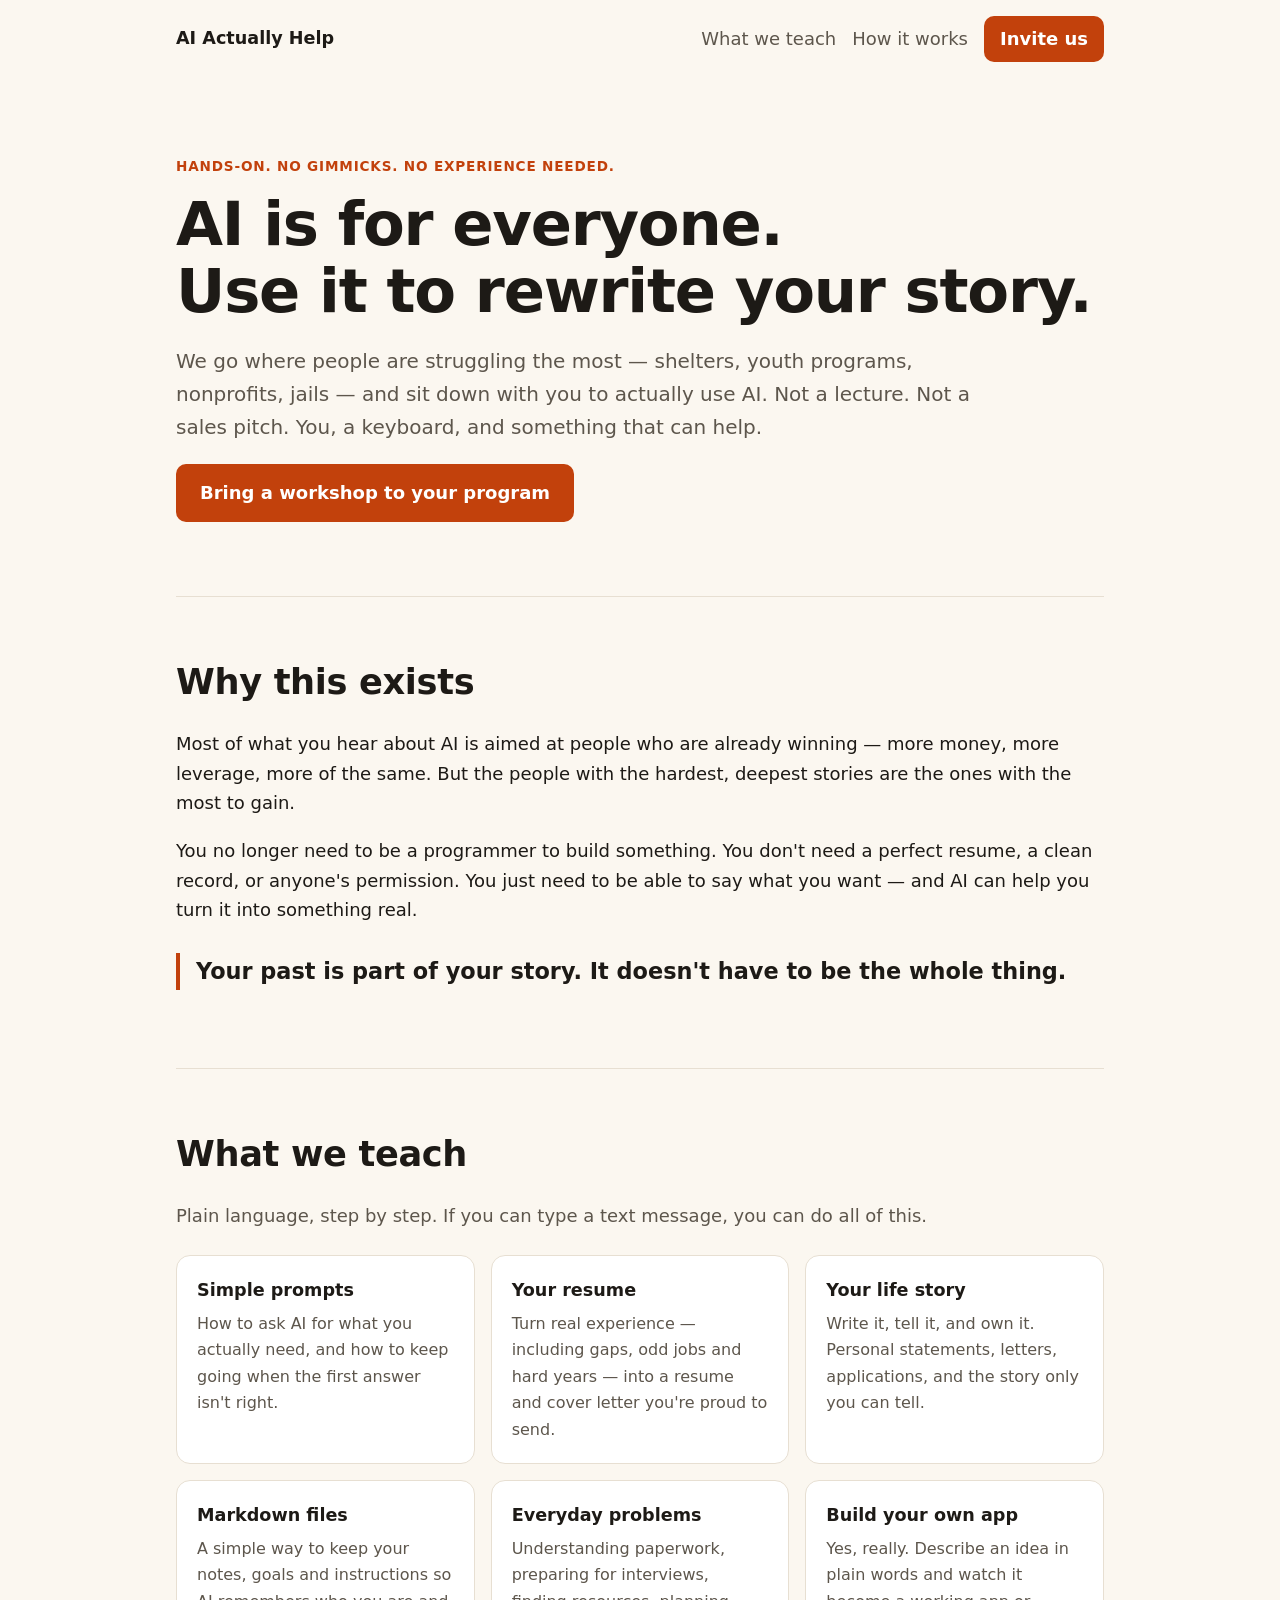
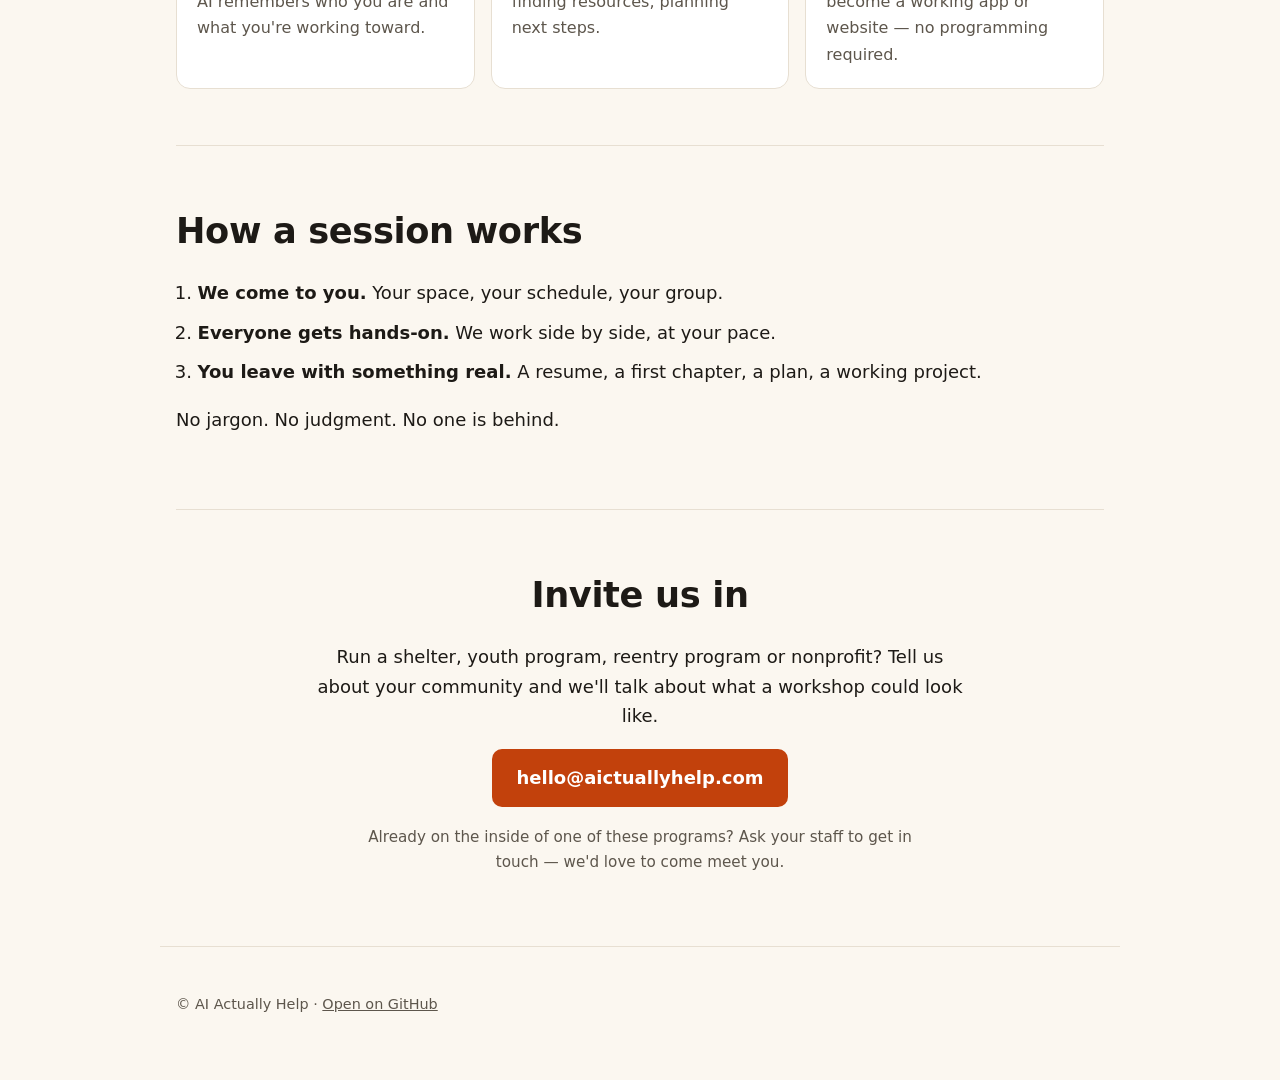
==== index.html @ 114395b6 "Add first version of the AI Actually Help landing page Co-Authored-By: Claude Sonnet 5.5 <noreply@an" ====
<!doctype html>
<html lang="en">
<head>
  <meta charset="utf-8">
  <meta name="viewport" content="width=device-width, initial-scale=1">
  <title>AI Actually Help — Rewrite your story</title>
  <meta name="description" content="Free, hands-on AI workshops for shelters, nonprofits, youth programs and jails. No gimmicks, no coding. Use AI to write your resume, your plans, and your life story.">
  <link rel="stylesheet" href="styles.css">
</head>
<body>
  <header class="top">
    <a class="brand" href="#">AI Actually Help</a>
    <nav>
      <a href="#teach">What we teach</a>
      <a href="#how">How it works</a>
      <a href="#invite" class="btn small">Invite us</a>
    </nav>
  </header>

  <main>
    <section class="hero">
      <p class="eyebrow">Hands-on. No gimmicks. No experience needed.</p>
      <h1>AI is for everyone.<br>Use it to rewrite your story.</h1>
      <p class="lead">We go where people are struggling the most — shelters, youth programs, nonprofits, jails — and sit down with you to actually use AI. Not a lecture. Not a sales pitch. You, a keyboard, and something that can help.</p>
      <p><a class="btn" href="#invite">Bring a workshop to your program</a></p>
    </section>

    <section class="why">
      <h2>Why this exists</h2>
      <p>Most of what you hear about AI is aimed at people who are already winning — more money, more leverage, more of the same. But the people with the hardest, deepest stories are the ones with the most to gain.</p>
      <p>You no longer need to be a programmer to build something. You don't need a perfect resume, a clean record, or anyone's permission. You just need to be able to say what you want — and AI can help you turn it into something real.</p>
      <p class="pull">Your past is part of your story. It doesn't have to be the whole thing.</p>
    </section>

    <section id="teach">
      <h2>What we teach</h2>
      <p class="sub">Plain language, step by step. If you can type a text message, you can do all of this.</p>
      <div class="grid">
        <article>
          <h3>Simple prompts</h3>
          <p>How to ask AI for what you actually need, and how to keep going when the first answer isn't right.</p>
        </article>
        <article>
          <h3>Your resume</h3>
          <p>Turn real experience — including gaps, odd jobs and hard years — into a resume and cover letter you're proud to send.</p>
        </article>
        <article>
          <h3>Your life story</h3>
          <p>Write it, tell it, and own it. Personal statements, letters, applications, and the story only you can tell.</p>
        </article>
        <article>
          <h3>Markdown files</h3>
          <p>A simple way to keep your notes, goals and instructions so AI remembers who you are and what you're working toward.</p>
        </article>
        <article>
          <h3>Everyday problems</h3>
          <p>Understanding paperwork, preparing for interviews, finding resources, planning next steps.</p>
        </article>
        <article>
          <h3>Build your own app</h3>
          <p>Yes, really. Describe an idea in plain words and watch it become a working app or website — no programming required.</p>
        </article>
      </div>
    </section>

    <section id="how" class="how">
      <h2>How a session works</h2>
      <ol>
        <li><strong>We come to you.</strong> Your space, your schedule, your group.</li>
        <li><strong>Everyone gets hands-on.</strong> We work side by side, at your pace.</li>
        <li><strong>You leave with something real.</strong> A resume, a first chapter, a plan, a working project.</li>
      </ol>
      <p>No jargon. No judgment. No one is behind.</p>
    </section>

    <section id="invite" class="invite">
      <h2>Invite us in</h2>
      <p>Run a shelter, youth program, reentry program or nonprofit? Tell us about your community and we'll talk about what a workshop could look like.</p>
      <p><a class="btn" href="mailto:hello@aictuallyhelp.com?subject=Workshop%20inquiry">hello@aictuallyhelp.com</a></p>
      <p class="note">Already on the inside of one of these programs? Ask your staff to get in touch — we'd love to come meet you.</p>
    </section>
  </main>

  <footer>
    <p>© AI Actually Help · <a href="https://github.com/rawmware/aictuallyhelp">Open on GitHub</a></p>
  </footer>
</body>
</html>
---- styles.css ----
:root {
  --bg: #fbf7f0;
  --ink: #1d1a16;
  --muted: #5d564c;
  --accent: #c2410c;
  --accent-ink: #fff;
  --card: #fff;
  --line: #e7dfd2;
}
@media (prefers-color-scheme: dark) {
  :root {
    --bg: #15120f;
    --ink: #f4ede2;
    --muted: #b5aa9a;
    --accent: #f97316;
    --accent-ink: #1d1a16;
    --card: #1e1a16;
    --line: #332c24;
  }
}
* { box-sizing: border-box; }
body {
  margin: 0;
  background: var(--bg);
  color: var(--ink);
  font: 18px/1.65 system-ui, -apple-system, "Segoe UI", Roboto, sans-serif;
}
a { color: inherit; }
.top, main, footer { max-width: 960px; margin: 0 auto; padding-left: 16px; padding-right: 16px; }
.top { display: flex; justify-content: space-between; align-items: center; padding-top: 16px; padding-bottom: 16px; gap: 12px; flex-wrap: wrap; }
.brand { font-weight: 800; text-decoration: none; font-size: 1.1rem; }
nav { display: flex; gap: 16px; align-items: center; }
nav a { text-decoration: none; color: var(--muted); }
.btn {
  display: inline-block; background: var(--accent); color: var(--accent-ink);
  padding: 14px 24px; border-radius: 10px; font-weight: 700; text-decoration: none;
}
.btn.small { padding: 8px 16px; color: var(--accent-ink); }
.btn:hover { filter: brightness(1.1); }
section { padding: 56px 0; border-top: 1px solid var(--line); }
.hero { border-top: 0; padding: 64px 0 56px; }
.eyebrow { color: var(--accent); font-weight: 700; text-transform: uppercase; letter-spacing: .06em; font-size: .85rem; }
h1 { font-size: clamp(2.2rem, 7vw, 3.8rem); line-height: 1.1; margin: 8px 0 20px; letter-spacing: -.02em; }
h2 { font-size: clamp(1.6rem, 4vw, 2.2rem); margin: 0 0 16px; letter-spacing: -.01em; }
h3 { margin: 0 0 6px; font-size: 1.1rem; }
.lead { font-size: 1.25rem; color: var(--muted); max-width: 40em; }
.sub { color: var(--muted); }
.pull { font-size: 1.4rem; font-weight: 700; border-left: 4px solid var(--accent); padding-left: 16px; margin-top: 28px; }
.grid { display: grid; grid-template-columns: repeat(auto-fit, minmax(260px, 1fr)); gap: 16px; margin-top: 24px; }
article { background: var(--card); border: 1px solid var(--line); border-radius: 14px; padding: 20px; }
article p { margin: 0; color: var(--muted); font-size: 1rem; }
.how ol { padding-left: 1.2em; }
.how li { margin-bottom: 10px; }
.invite { text-align: center; }
.invite p { max-width: 36em; margin-left: auto; margin-right: auto; }
.note { color: var(--muted); font-size: .95rem; }
footer { padding-top: 32px; padding-bottom: 48px; color: var(--muted); font-size: .9rem; border-top: 1px solid var(--line); }
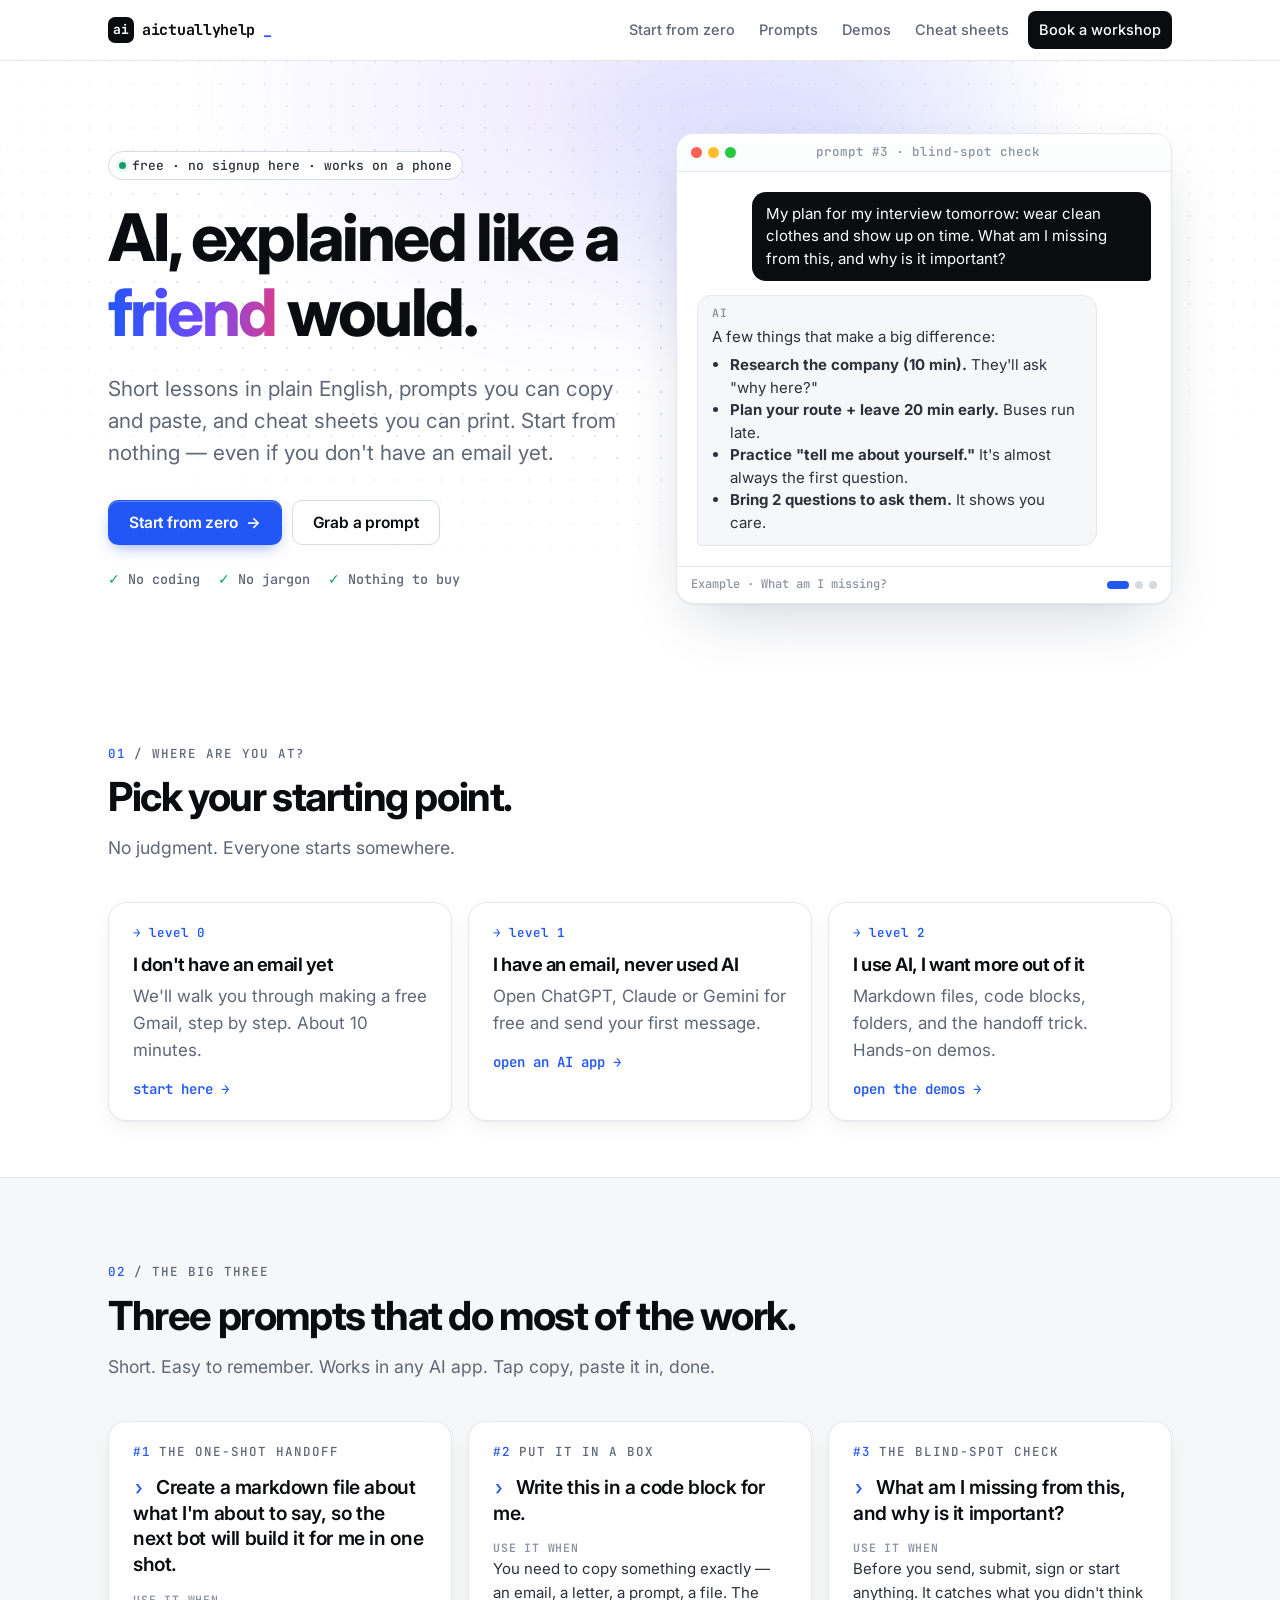
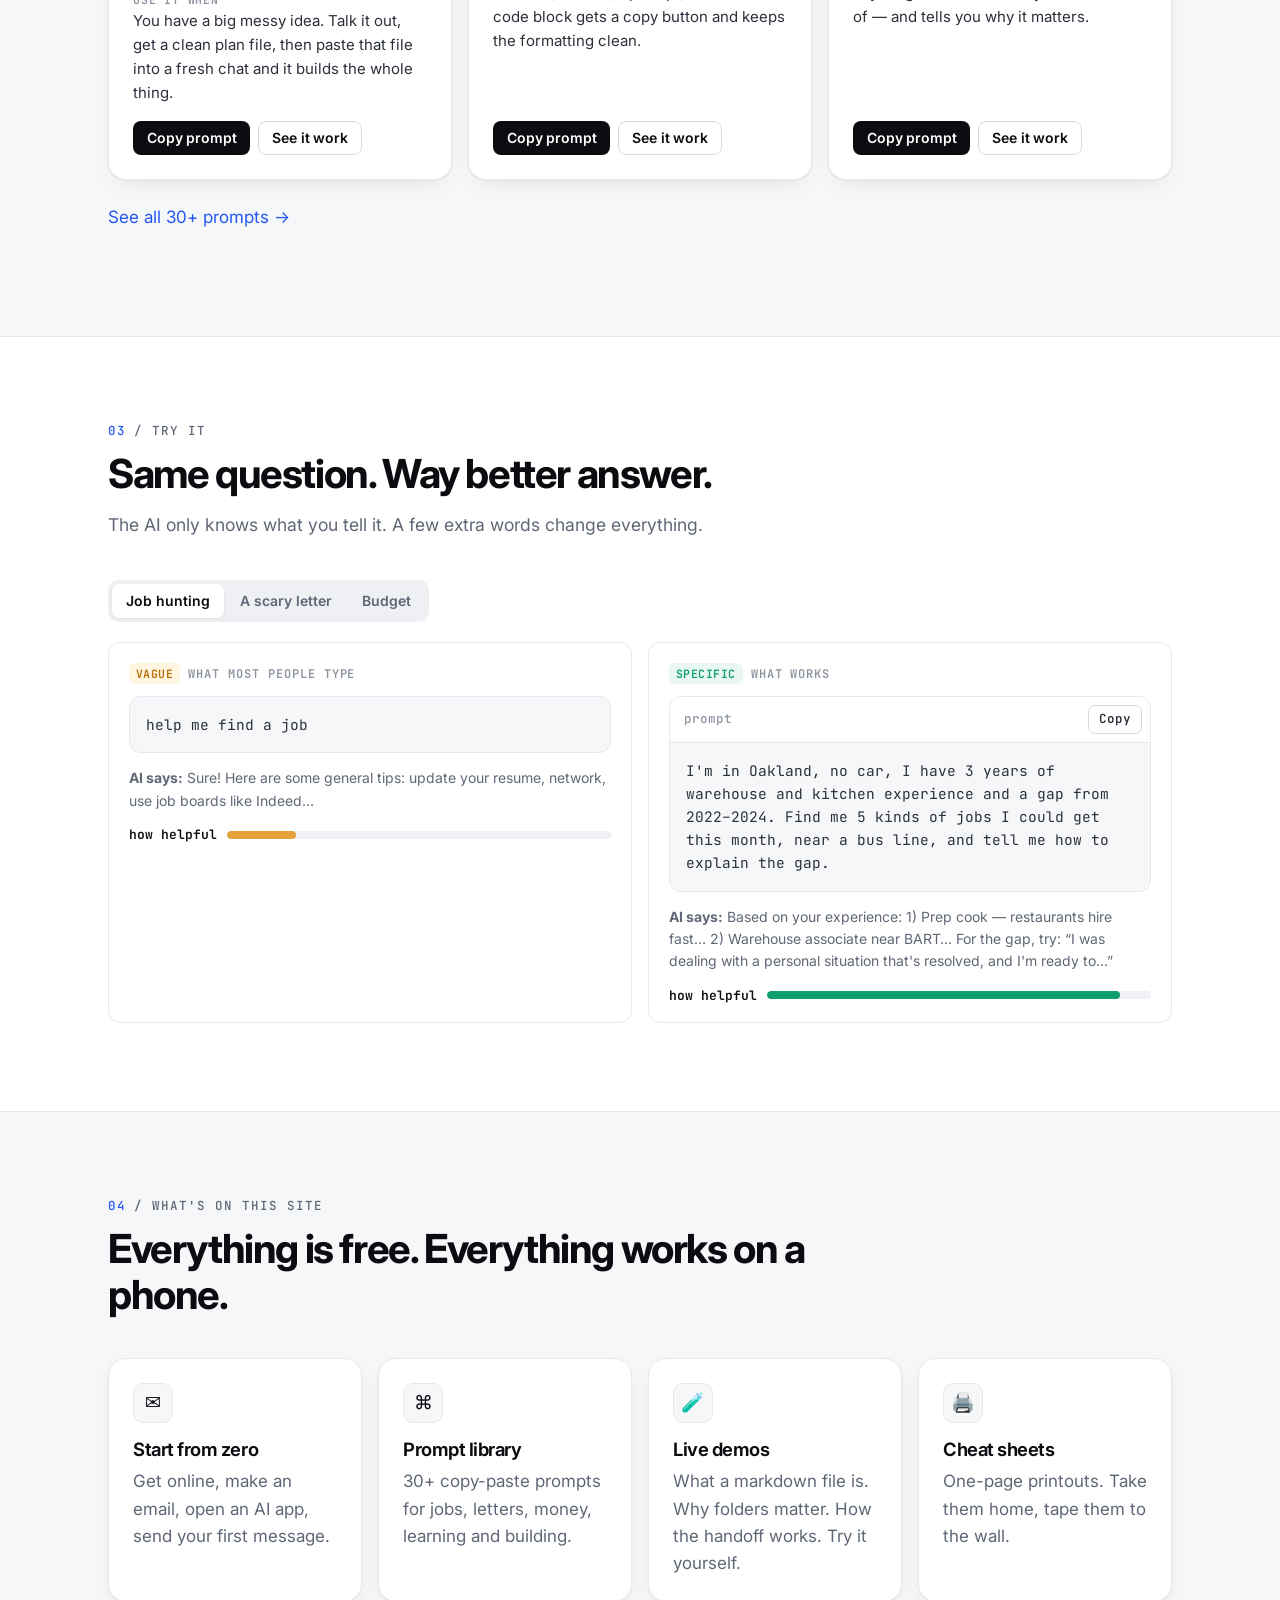
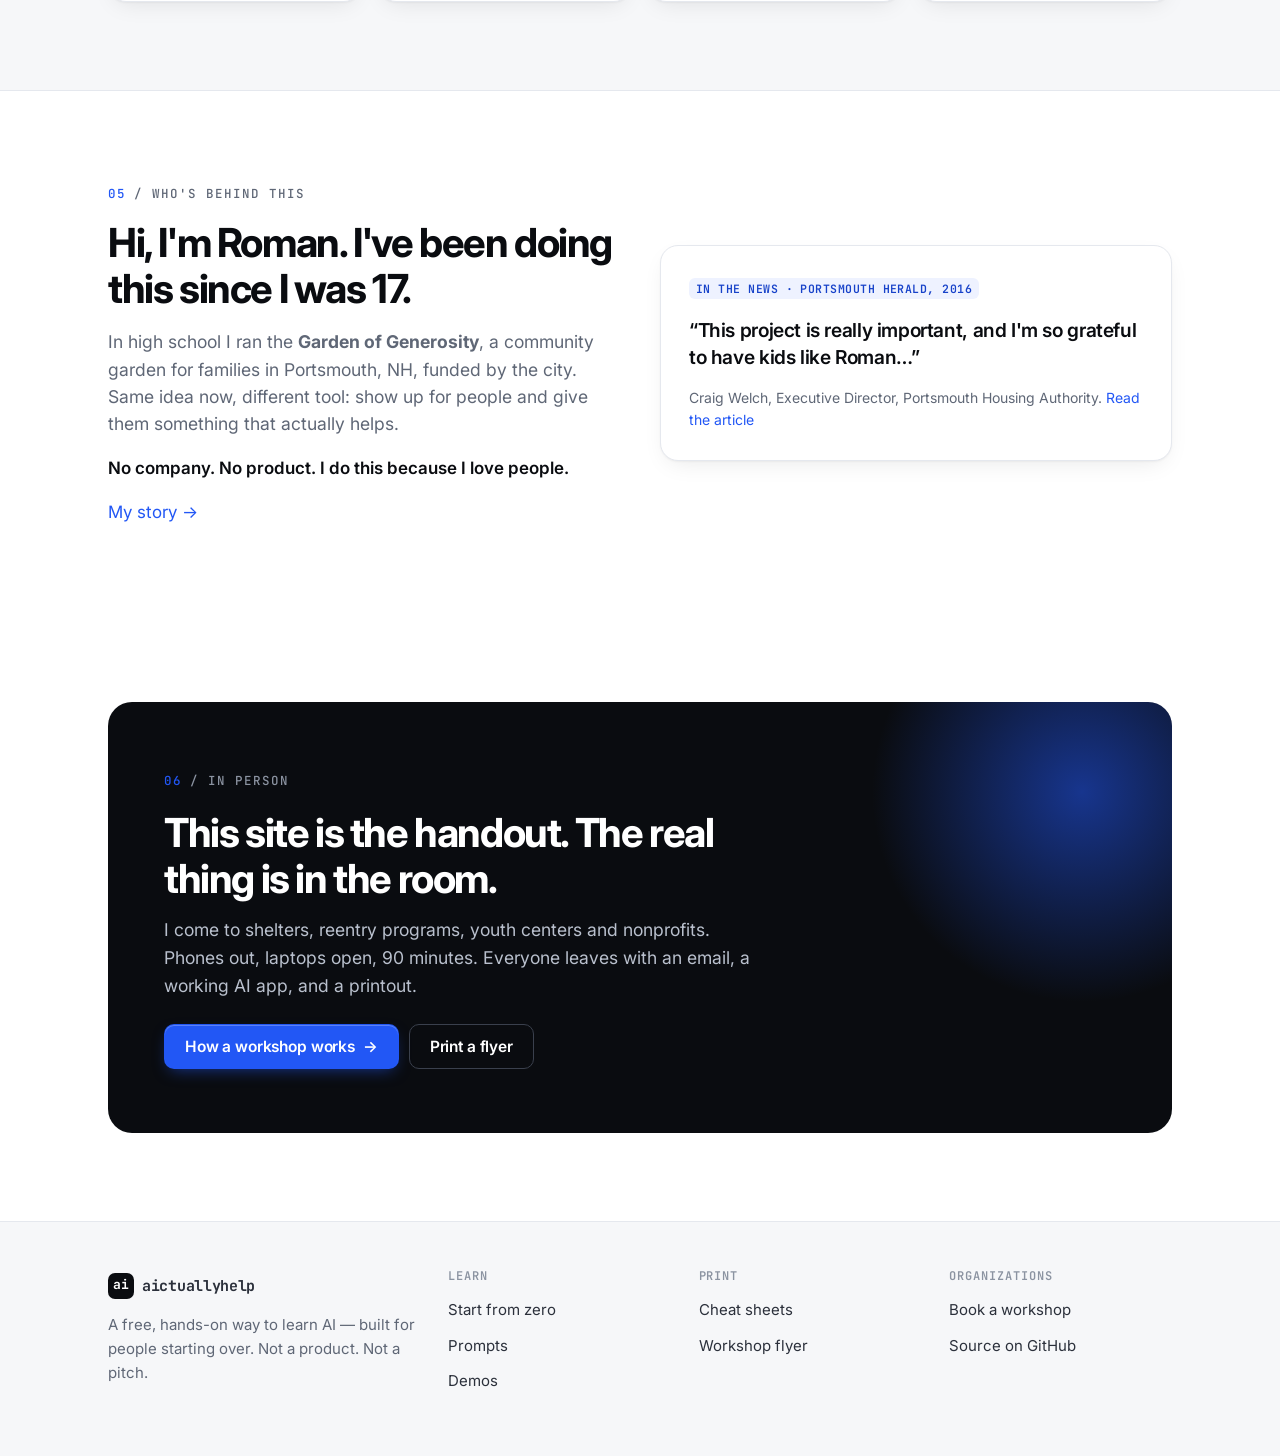
==== commit 1eea72b9: "Rebuild site: light modern design, live demos, prompt library, start-from-zero guide, printable chea" ====
--- a/index.html
+++ b/index.html
@@ -3,86 +3,296 @@
 <head>
   <meta charset="utf-8">
   <meta name="viewport" content="width=device-width, initial-scale=1">
-  <title>AI Actually Help — Rewrite your story</title>
-  <meta name="description" content="Free, hands-on AI workshops for shelters, nonprofits, youth programs and jails. No gimmicks, no coding. Use AI to write your resume, your plans, and your life story.">
-  <link rel="stylesheet" href="styles.css">
+  <title>AI Actually Help — learn AI from zero</title>
+  <meta name="description" content="Free, hands-on AI lessons in plain English. Make an email, open ChatGPT or Claude, copy prompts that actually work, and print cheat sheets. In-person workshops for shelters and nonprofits.">
+  <link rel="preconnect" href="https://fonts.googleapis.com">
+  <link rel="preconnect" href="https://fonts.gstatic.com" crossorigin>
+  <link href="https://fonts.googleapis.com/css2?family=Inter:wght@400;500;600;700;800&family=JetBrains+Mono:wght@400;500;600;700&display=swap" rel="stylesheet">
+  <link rel="stylesheet" href="assets/site.css">
 </head>
 <body>
-  <header class="top">
-    <a class="brand" href="#">AI Actually Help</a>
-    <nav>
-      <a href="#teach">What we teach</a>
-      <a href="#how">How it works</a>
-      <a href="#invite" class="btn small">Invite us</a>
+  <header class="topbar"><div class="wrap">
+    <a class="logo" href="index.html"><span class="logo-mark">ai</span>aictuallyhelp<span class="cursor">_</span></a>
+    <nav class="nav" aria-label="Main">
+      <a href="start.html">Start from zero</a>
+      <a href="prompts.html">Prompts</a>
+      <a href="lab.html">Demos</a>
+      <a href="cheatsheets.html">Cheat sheets</a>
+      <a href="workshops.html" class="nav-cta">Book a workshop</a>
     </nav>
-  </header>
+  </div></header>
 
   <main>
+    <!-- HERO -->
     <section class="hero">
-      <p class="eyebrow">Hands-on. No gimmicks. No experience needed.</p>
-      <h1>AI is for everyone.<br>Use it to rewrite your story.</h1>
-      <p class="lead">We go where people are struggling the most — shelters, youth programs, nonprofits, jails — and sit down with you to actually use AI. Not a lecture. Not a sales pitch. You, a keyboard, and something that can help.</p>
-      <p><a class="btn" href="#invite">Bring a workshop to your program</a></p>
-    </section>
-
-    <section class="why">
-      <h2>Why this exists</h2>
-      <p>Most of what you hear about AI is aimed at people who are already winning — more money, more leverage, more of the same. But the people with the hardest, deepest stories are the ones with the most to gain.</p>
-      <p>You no longer need to be a programmer to build something. You don't need a perfect resume, a clean record, or anyone's permission. You just need to be able to say what you want — and AI can help you turn it into something real.</p>
-      <p class="pull">Your past is part of your story. It doesn't have to be the whole thing.</p>
-    </section>
-
-    <section id="teach">
-      <h2>What we teach</h2>
-      <p class="sub">Plain language, step by step. If you can type a text message, you can do all of this.</p>
-      <div class="grid">
-        <article>
-          <h3>Simple prompts</h3>
-          <p>How to ask AI for what you actually need, and how to keep going when the first answer isn't right.</p>
-        </article>
-        <article>
-          <h3>Your resume</h3>
-          <p>Turn real experience — including gaps, odd jobs and hard years — into a resume and cover letter you're proud to send.</p>
-        </article>
-        <article>
-          <h3>Your life story</h3>
-          <p>Write it, tell it, and own it. Personal statements, letters, applications, and the story only you can tell.</p>
-        </article>
-        <article>
-          <h3>Markdown files</h3>
-          <p>A simple way to keep your notes, goals and instructions so AI remembers who you are and what you're working toward.</p>
-        </article>
-        <article>
-          <h3>Everyday problems</h3>
-          <p>Understanding paperwork, preparing for interviews, finding resources, planning next steps.</p>
-        </article>
-        <article>
-          <h3>Build your own app</h3>
-          <p>Yes, really. Describe an idea in plain words and watch it become a working app or website — no programming required.</p>
-        </article>
-      </div>
-    </section>
-
-    <section id="how" class="how">
-      <h2>How a session works</h2>
-      <ol>
-        <li><strong>We come to you.</strong> Your space, your schedule, your group.</li>
-        <li><strong>Everyone gets hands-on.</strong> We work side by side, at your pace.</li>
-        <li><strong>You leave with something real.</strong> A resume, a first chapter, a plan, a working project.</li>
-      </ol>
-      <p>No jargon. No judgment. No one is behind.</p>
-    </section>
-
-    <section id="invite" class="invite">
-      <h2>Invite us in</h2>
-      <p>Run a shelter, youth program, reentry program or nonprofit? Tell us about your community and we'll talk about what a workshop could look like.</p>
-      <p><a class="btn" href="mailto:hello@aictuallyhelp.com?subject=Workshop%20inquiry">hello@aictuallyhelp.com</a></p>
-      <p class="note">Already on the inside of one of these programs? Ask your staff to get in touch — we'd love to come meet you.</p>
+      <div class="wrap hero-grid">
+        <div>
+          <span class="chip"><span class="dot"></span> free · no signup here · works on a phone</span>
+          <h1>AI, explained like a <span class="grad">friend</span> would.</h1>
+          <p class="lead">Short lessons in plain English, prompts you can copy and paste, and cheat sheets you can print. Start from nothing — even if you don't have an email yet.</p>
+          <div class="btn-row">
+            <a class="btn btn-primary" href="start.html">Start from zero <span class="arrow">→</span></a>
+            <a class="btn btn-ghost" href="prompts.html">Grab a prompt</a>
+          </div>
+          <div class="hero-meta"><span>No coding</span><span>No jargon</span><span>Nothing to buy</span></div>
+        </div>
+
+        <div class="window" aria-label="Example chat">
+          <div class="window-bar">
+            <div class="lights"><i></i><i></i><i></i></div>
+            <div class="window-title" id="chatTitle">example chat</div>
+          </div>
+          <div class="chat" id="chat" aria-live="polite"></div>
+          <div class="chat-foot">
+            <span id="chatCaption">Example of a real prompt</span>
+            <div class="chat-dots" id="chatDots"></div>
+          </div>
+        </div>
+      </div>
+    </section>
+
+    <!-- PICK YOUR PATH -->
+    <section class="section tight">
+      <div class="wrap">
+        <div class="section-head reveal">
+          <span class="label"><span class="n">01</span> / where are you at?</span>
+          <h2>Pick your starting point.</h2>
+          <p>No judgment. Everyone starts somewhere.</p>
+        </div>
+        <div class="grid grid-3 path">
+          <a class="card reveal" href="start.html#step-1">
+            <span class="step-n">→ level 0</span>
+            <h3>I don't have an email yet</h3>
+            <p>We'll walk you through making a free Gmail, step by step. About 10 minutes.</p>
+            <div class="go">start here →</div>
+          </a>
+          <a class="card reveal" href="start.html#step-3">
+            <span class="step-n">→ level 1</span>
+            <h3>I have an email, never used AI</h3>
+            <p>Open ChatGPT, Claude or Gemini for free and send your first message.</p>
+            <div class="go">open an AI app →</div>
+          </a>
+          <a class="card reveal" href="lab.html">
+            <span class="step-n">→ level 2</span>
+            <h3>I use AI, I want more out of it</h3>
+            <p>Markdown files, code blocks, folders, and the handoff trick. Hands-on demos.</p>
+            <div class="go">open the demos →</div>
+          </a>
+        </div>
+      </div>
+    </section>
+
+    <!-- HALL OF FAME -->
+    <section class="section soft">
+      <div class="wrap">
+        <div class="section-head reveal">
+          <span class="label"><span class="n">02</span> / the big three</span>
+          <h2>Three prompts that do most of the work.</h2>
+          <p>Short. Easy to remember. Works in any AI app. Tap copy, paste it in, done.</p>
+        </div>
+        <div class="grid grid-3 fame" id="fame"></div>
+        <p class="reveal" style="margin-top:24px"><a href="prompts.html">See all 30+ prompts →</a></p>
+      </div>
+    </section>
+
+    <!-- BAD VS GOOD -->
+    <section class="section">
+      <div class="wrap">
+        <div class="section-head reveal">
+          <span class="label"><span class="n">03</span> / try it</span>
+          <h2>Same question. Way better answer.</h2>
+          <p>The AI only knows what you tell it. A few extra words change everything.</p>
+        </div>
+        <div class="reveal">
+          <div class="toggle" role="tablist" id="cmpTabs">
+            <button class="on" data-i="0">Job hunting</button>
+            <button data-i="1">A scary letter</button>
+            <button data-i="2">Budget</button>
+          </div>
+          <div class="compare" id="cmp"></div>
+        </div>
+      </div>
+    </section>
+
+    <!-- WHAT'S HERE -->
+    <section class="section soft">
+      <div class="wrap">
+        <div class="section-head reveal">
+          <span class="label"><span class="n">04</span> / what's on this site</span>
+          <h2>Everything is free. Everything works on a phone.</h2>
+        </div>
+        <div class="grid grid-4">
+          <a class="card reveal" href="start.html"><div class="icon-box">✉️</div><h3>Start from zero</h3><p>Get online, make an email, open an AI app, send your first message.</p></a>
+          <a class="card reveal" href="prompts.html"><div class="icon-box">⌘</div><h3>Prompt library</h3><p>30+ copy-paste prompts for jobs, letters, money, learning and building.</p></a>
+          <a class="card reveal" href="lab.html"><div class="icon-box">🧪</div><h3>Live demos</h3><p>What a markdown file is. Why folders matter. How the handoff works. Try it yourself.</p></a>
+          <a class="card reveal" href="cheatsheets.html"><div class="icon-box">🖨️</div><h3>Cheat sheets</h3><p>One-page printouts. Take them home, tape them to the wall.</p></a>
+        </div>
+      </div>
+    </section>
+
+    <!-- WHO -->
+    <section class="section">
+      <div class="wrap">
+        <div class="grid grid-2" style="gap:40px;align-items:center">
+          <div class="reveal">
+            <span class="label"><span class="n">05</span> / who's behind this</span>
+            <h2 style="margin:14px 0 16px">Hi, I'm Roman. I've been doing this since I was 17.</h2>
+            <p class="lead" style="font-size:1.1rem">In high school I ran the <b>Garden of Generosity</b>, a community garden for families in Portsmouth, NH, funded by the city. Same idea now, different tool: show up for people and give them something that actually helps.</p>
+            <p style="font-weight:600">No company. No product. I do this because I love people.</p>
+            <a href="workshops.html#about">My story →</a>
+          </div>
+          <figure class="card reveal" style="margin:0;padding:28px">
+            <span class="tag blue">in the news · Portsmouth Herald, 2016</span>
+            <blockquote style="margin:16px 0;font-size:1.2rem;font-weight:600;letter-spacing:-.02em;line-height:1.4;color:var(--ink)">“This project is really important, and I'm so grateful to have kids like Roman…”</blockquote>
+            <figcaption class="muted small">Craig Welch, Executive Director, Portsmouth Housing Authority. <a href="https://www.seacoastonline.com/story/news/local/portsmouth-herald/2016/06/01/collaborating-to-feed-children/28234590007/" target="_blank" rel="noopener">Read the article</a></figcaption>
+          </figure>
+        </div>
+      </div>
+    </section>
+
+    <!-- IN PERSON -->
+    <section class="section">
+      <div class="wrap">
+        <div class="banner reveal">
+          <span class="label" style="color:#8b93a1"><span class="n">06</span> / in person</span>
+          <h2 style="margin:16px 0 14px">This site is the handout. The real thing is in the room.</h2>
+          <p>I come to shelters, reentry programs, youth centers and nonprofits. Phones out, laptops open, 90 minutes. Everyone leaves with an email, a working AI app, and a printout.</p>
+          <div class="btn-row" style="margin-top:24px">
+            <a class="btn btn-primary" href="workshops.html">How a workshop works <span class="arrow">→</span></a>
+            <a class="btn btn-ghost" href="cheatsheets.html#flyer">Print a flyer</a>
+          </div>
+        </div>
+      </div>
     </section>
   </main>
 
-  <footer>
-    <p>© AI Actually Help · <a href="https://github.com/rawmware/aictuallyhelp">Open on GitHub</a></p>
-  </footer>
+  <footer class="footer"><div class="wrap">
+    <div>
+      <a class="logo" href="index.html"><span class="logo-mark">ai</span>aictuallyhelp</a>
+      <p style="margin-top:14px">A free, hands-on way to learn AI — built for people starting over. Not a product. Not a pitch.</p>
+    </div>
+    <div><h4>Learn</h4><ul><li><a href="start.html">Start from zero</a></li><li><a href="prompts.html">Prompts</a></li><li><a href="lab.html">Demos</a></li></ul></div>
+    <div><h4>Print</h4><ul><li><a href="cheatsheets.html">Cheat sheets</a></li><li><a href="cheatsheets.html#flyer">Workshop flyer</a></li></ul></div>
+    <div><h4>Organizations</h4><ul><li><a href="workshops.html">Book a workshop</a></li><li><a href="https://github.com/rawmware/aictuallyhelp">Source on GitHub</a></li></ul></div>
+  </div></footer>
+
+  <script src="assets/site.js"></script>
+  <script src="assets/prompts.js"></script>
+  <script>
+  (function () {
+    const { $, escapeHTML, markBlanks } = window.AH;
+
+    // ----- Big three -----
+    $("#fame").innerHTML = window.PROMPTS.filter(p => p.fame).map((p, i) => `
+      <article class="card fame-card reveal">
+        <span class="label"><span class="n">#${i + 1}</span> ${escapeHTML(p.title)}</span>
+        <div class="quote">${escapeHTML(p.text)}</div>
+        <dl><div><dt>Use it when</dt><dd>${escapeHTML(p.when)}</dd></div></dl>
+        <div class="foot">
+          <button class="btn btn-dark btn-sm" data-copy="${escapeHTML(p.text)}"><span class="copy-label">Copy prompt</span></button>
+          <a class="btn btn-ghost btn-sm" href="lab.html#${p.id === "handoff" ? "handoff" : p.id === "codeblock" ? "codeblock" : "missing"}">See it work</a>
+        </div>
+      </article>`).join("");
+    window.AH.observeReveals($("#fame"));
+
+    // ----- Hero chat demo -----
+    const convos = [
+      {
+        title: "prompt #3 · blind-spot check",
+        caption: "What am I missing?",
+        me: "My plan for my interview tomorrow: wear clean clothes and show up on time. What am I missing from this, and why is it important?",
+        ai: `A few things that make a big difference:<ul>
+          <li><b>Research the company (10 min).</b> They'll ask "why here?"</li>
+          <li><b>Plan your route + leave 20 min early.</b> Buses run late.</li>
+          <li><b>Practice "tell me about yourself."</b> It's almost always the first question.</li>
+          <li><b>Bring 2 questions to ask them.</b> It shows you care.</li></ul>`
+      },
+      {
+        title: "prompt #2 · code block",
+        caption: "Write this in a code block",
+        me: "Write a text to my caseworker saying I can't make Tuesday but can do Thursday. Write this in a code block for me.",
+        ai: `Here you go — tap copy and paste it into your texts:<pre>Hi Ms. Rivera, this is Marcus. I can't make our meeting Tuesday, but I'm free Thursday any time before 3. Does that work? Thank you!</pre>`
+      },
+      {
+        title: "prompt #1 · the handoff",
+        caption: "Create a markdown file…",
+        me: "Create a markdown file about what I'm about to say, so the next bot will build it for me in one shot. I want a one-page site for my pressure-washing side hustle…",
+        ai: `<pre># Project: Pressure Washing Site
+
+## Goal
+One page. Get people to call or text.
+
+## Sections
+- Big headline + phone number
+- Before / after photos
+- Prices: driveway $80, deck $120
+
+## Style
+Clean, blue and white, big buttons</pre>Paste this into a new chat and say “build this.”`
+      }
+    ];
+    const chat = $("#chat"), dots = $("#chatDots");
+    let idx = 0, timers = [];
+    dots.innerHTML = convos.map((_, i) => `<button aria-label="Show example ${i + 1}"></button>`).join("");
+    dots.addEventListener("click", e => { const b = e.target.closest("button"); if (b) play([...dots.children].indexOf(b)); });
+    const reduce = window.matchMedia("(prefers-reduced-motion: reduce)").matches;
+    function later(fn, ms) { timers.push(setTimeout(fn, reduce ? 0 : ms)); }
+    function play(i) {
+      timers.forEach(clearTimeout); timers = [];
+      idx = i;
+      const c = convos[i];
+      [...dots.children].forEach((d, j) => d.classList.toggle("on", j === i));
+      $("#chatTitle").textContent = c.title;
+      $("#chatCaption").textContent = "Example · " + c.caption;
+      chat.innerHTML = "";
+      later(() => { chat.insertAdjacentHTML("beforeend", `<div class="msg me">${escapeHTML(c.me)}</div>`); }, 300);
+      later(() => { chat.insertAdjacentHTML("beforeend", `<div class="msg ai" id="typing"><span class="who">AI</span><span class="typing"><i></i><i></i><i></i></span></div>`); }, 1200);
+      later(() => { const t = $("#typing"); if (t) { t.removeAttribute("id"); t.innerHTML = `<span class="who">AI</span>${c.ai}`; } }, 2600);
+      if (!reduce) later(() => play((i + 1) % convos.length), 9500);
+    }
+    play(0);
+
+    // ----- Bad vs good -----
+    const cmp = [
+      { bad: "help me find a job",
+        badOut: "Sure! Here are some general tips: update your resume, network, use job boards like Indeed…",
+        good: "I'm in Oakland, no car, I have 3 years of warehouse and kitchen experience and a gap from 2022–2024. Find me 5 kinds of jobs I could get this month, near a bus line, and tell me how to explain the gap.",
+        goodOut: "Based on your experience: 1) Prep cook — restaurants hire fast… 2) Warehouse associate near BART… For the gap, try: “I was dealing with a personal situation that's resolved, and I'm ready to…”",
+        badScore: 18, goodScore: 92 },
+      { bad: "what does this mean",
+        badOut: "I'm not sure what you're referring to. Could you share more details?",
+        good: "Explain this letter in plain English. What do they want from me, what's the deadline, and what should I do next? [photo of letter attached]",
+        goodOut: "This is a notice from Medi-Cal. They need proof of income by Oct 15, or your coverage may pause. Next step: send your last 2 pay stubs — here's how…",
+        badScore: 8, goodScore: 95 },
+      { bad: "budget",
+        badOut: "A budget is a plan for how you spend money. The 50/30/20 rule says…",
+        good: "I get about $1,100 a month. Rent is $600, phone $40, bus pass $50, food about $300. Make me a simple budget and show me where I could save. Keep it short.",
+        goodOut: "You have $110 left over. Easy wins: CalFresh could cover ~$200 of food. Lifeline can cut your phone bill to $0–$10. That's up to $230 back each month.",
+        badScore: 15, goodScore: 90 },
+    ];
+    function renderCmp(i) {
+      const c = cmp[i];
+      $("#cmp").innerHTML = `
+        <div class="pane"><h4><span class="tag amber">vague</span> what most people type</h4>
+          <div class="codebox"><pre>${escapeHTML(c.bad)}</pre></div>
+          <p class="muted small" style="margin:14px 0 0"><b>AI says:</b> ${escapeHTML(c.badOut)}</p>
+          <div class="score"><span>how helpful</span><span class="bar"><i style="width:0;background:#e5a13a"></i></span></div>
+        </div>
+        <div class="pane"><h4><span class="tag green">specific</span> what works</h4>
+          <div class="codebox"><div class="codebox-head">prompt <button class="copy" data-copy><span class="copy-label">Copy</span></button></div><pre>${markBlanks(c.good)}</pre></div>
+          <p class="muted small" style="margin:14px 0 0"><b>AI says:</b> ${escapeHTML(c.goodOut)}</p>
+          <div class="score"><span>how helpful</span><span class="bar"><i style="width:0;background:var(--green)"></i></span></div>
+        </div>`;
+      const bars = $("#cmp").querySelectorAll(".bar i");
+      requestAnimationFrame(() => requestAnimationFrame(() => { bars[0].style.width = c.badScore + "%"; bars[1].style.width = c.goodScore + "%"; }));
+    }
+    $("#cmpTabs").addEventListener("click", e => {
+      const b = e.target.closest("button"); if (!b) return;
+      [...$("#cmpTabs").children].forEach(x => x.classList.toggle("on", x === b));
+      renderCmp(+b.dataset.i);
+    });
+    renderCmp(0);
+  })();
+  </script>
 </body>
 </html>
--- a/assets/site.css
+++ b/assets/site.css
@@ -0,0 +1,611 @@
+/* aictuallyhelp — site styles
+   Light, clean, technical. Two accents: blue (action) and green (done). */
+
+:root {
+  --bg: #ffffff;
+  --bg-soft: #f6f7f9;
+  --bg-sunk: #eef0f4;
+  --ink: #0a0c10;
+  --ink-2: #2b303b;
+  --muted: #5f6776;
+  --faint: #8b93a1;
+  --line: #e5e8ee;
+  --line-2: #d6dae2;
+  --blue: #2257f5;
+  --blue-2: #1742c9;
+  --blue-soft: #eef2ff;
+  --green: #0f9f6e;
+  --green-soft: #e8f7f0;
+  --amber: #b86e00;
+  --amber-soft: #fff5e1;
+  --pink: #d63d8f;
+  --violet: #6d4aff;
+  --radius: 12px;
+  --radius-lg: 18px;
+  --shadow: 0 1px 2px rgba(10, 12, 16, .04), 0 8px 24px -8px rgba(10, 12, 16, .10);
+  --shadow-lg: 0 1px 2px rgba(10, 12, 16, .05), 0 24px 60px -20px rgba(20, 30, 70, .22);
+  --sans: "Inter", ui-sans-serif, system-ui, -apple-system, "Segoe UI", Roboto, sans-serif;
+  --mono: "JetBrains Mono", ui-monospace, SFMono-Regular, Menlo, Consolas, monospace;
+  --max: 1120px;
+}
+
+* { box-sizing: border-box; }
+html { scroll-behavior: smooth; -webkit-text-size-adjust: 100%; }
+body {
+  margin: 0;
+  background: var(--bg);
+  color: var(--ink);
+  font: 17px/1.6 var(--sans);
+  -webkit-font-smoothing: antialiased;
+  overflow-x: hidden;
+}
+img, svg { max-width: 100%; }
+a { color: var(--blue); text-decoration: none; }
+a:hover { text-decoration: underline; text-underline-offset: 3px; }
+::selection { background: #cfdcff; }
+code, kbd, pre, .mono { font-family: var(--mono); }
+:focus-visible { outline: 2px solid var(--blue); outline-offset: 2px; border-radius: 6px; }
+
+.wrap { max-width: var(--max); margin: 0 auto; padding: 0 16px; }
+@media (min-width: 720px) { .wrap { padding: 0 28px; } }
+
+/* ---------- top bar ---------- */
+.topbar {
+  position: sticky; top: 0; z-index: 50;
+  background: rgba(255, 255, 255, .82);
+  backdrop-filter: saturate(1.6) blur(12px);
+  -webkit-backdrop-filter: saturate(1.6) blur(12px);
+  border-bottom: 1px solid var(--line);
+}
+.topbar .wrap { display: flex; align-items: center; gap: 16px; height: 60px; }
+.logo {
+  display: inline-flex; align-items: center; gap: 8px;
+  font-family: var(--mono); font-weight: 700; font-size: 15px; color: var(--ink);
+  letter-spacing: -.02em; white-space: nowrap;
+}
+.logo:hover { text-decoration: none; }
+.logo-mark {
+  width: 26px; height: 26px; border-radius: 7px;
+  background: var(--ink); color: #fff;
+  display: grid; place-items: center; font-size: 13px;
+}
+.logo .cursor { color: var(--blue); animation: blink 1.1s steps(1) infinite; }
+@keyframes blink { 50% { opacity: 0; } }
+.nav { display: flex; gap: 2px; margin-left: auto; overflow-x: auto; scrollbar-width: none; }
+.nav::-webkit-scrollbar { display: none; }
+.nav a {
+  color: var(--muted); font-size: 14.5px; font-weight: 500;
+  padding: 7px 11px; border-radius: 8px; white-space: nowrap;
+}
+.nav a:hover { color: var(--ink); background: var(--bg-soft); text-decoration: none; }
+.nav a[aria-current="page"] { color: var(--ink); background: var(--bg-sunk); }
+.nav a.nav-cta { color: #fff; background: var(--ink); margin-left: 6px; }
+.nav a.nav-cta:hover { background: #262b36; }
+@media (max-width: 760px) {
+  .topbar .wrap { height: auto; flex-wrap: wrap; padding-top: 10px; padding-bottom: 8px; gap: 6px; }
+  .nav { margin-left: 0; width: 100%; margin-right: -16px; padding-right: 16px; }
+  .nav a { padding: 6px 10px; font-size: 14px; }
+}
+
+/* ---------- type ---------- */
+h1, h2, h3, h4 { letter-spacing: -.025em; line-height: 1.15; margin: 0; color: var(--ink); }
+h1 { font-size: clamp(2.3rem, 6.2vw, 4.1rem); font-weight: 750; letter-spacing: -.04em; }
+h2 { font-size: clamp(1.7rem, 3.6vw, 2.5rem); font-weight: 720; letter-spacing: -.035em; }
+h3 { font-size: 1.15rem; font-weight: 650; }
+p { margin: 0 0 1em; }
+.lead { font-size: clamp(1.1rem, 1.9vw, 1.3rem); color: var(--muted); line-height: 1.55; max-width: 36em; }
+.muted { color: var(--muted); }
+.small { font-size: 14px; }
+.label {
+  display: inline-flex; align-items: center; gap: 8px;
+  font: 500 12.5px/1 var(--mono); text-transform: uppercase; letter-spacing: .08em;
+  color: var(--muted);
+}
+.label .n { color: var(--blue); }
+.hl { background: linear-gradient(transparent 62%, #d9e3ff 62%); padding: 0 2px; }
+.grad {
+  background: linear-gradient(92deg, var(--blue) 0%, var(--violet) 55%, var(--pink) 100%);
+  -webkit-background-clip: text; background-clip: text; color: transparent;
+}
+
+/* ---------- sections ---------- */
+.section { padding: 88px 0; }
+.section.tight { padding: 56px 0; }
+.section.soft { background: var(--bg-soft); border-top: 1px solid var(--line); border-bottom: 1px solid var(--line); }
+.section-head { display: grid; gap: 14px; max-width: 720px; margin-bottom: 40px; }
+.section-head p { margin: 0; color: var(--muted); font-size: 1.1rem; }
+
+.dotgrid {
+  background-image: radial-gradient(circle at 1px 1px, #d9dde5 1px, transparent 0);
+  background-size: 22px 22px;
+}
+
+/* ---------- buttons ---------- */
+.btn {
+  display: inline-flex; align-items: center; justify-content: center; gap: 8px;
+  font: 600 15.5px/1 var(--sans); letter-spacing: -.01em;
+  padding: 14px 20px; border-radius: 10px; border: 1px solid transparent;
+  cursor: pointer; transition: transform .08s ease, background .15s, box-shadow .15s;
+  white-space: nowrap; text-decoration: none !important;
+}
+.btn:active { transform: translateY(1px); }
+.btn-primary { background: var(--blue); color: #fff; box-shadow: 0 1px 0 rgba(255,255,255,.25) inset, 0 6px 16px -6px rgba(34,87,245,.6); }
+.btn-primary:hover { background: var(--blue-2); }
+.btn-dark { background: var(--ink); color: #fff; }
+.btn-dark:hover { background: #262b36; }
+.btn-ghost { background: #fff; color: var(--ink); border-color: var(--line-2); }
+.btn-ghost:hover { background: var(--bg-soft); }
+.btn-sm { padding: 9px 13px; font-size: 14px; border-radius: 8px; }
+.btn-row { display: flex; flex-wrap: wrap; gap: 10px; }
+.arrow { transition: transform .15s; }
+.btn:hover .arrow { transform: translateX(3px); }
+
+/* ---------- chips / tags ---------- */
+.chip {
+  display: inline-flex; align-items: center; gap: 6px;
+  font: 500 13px/1 var(--mono); padding: 7px 10px; border-radius: 999px;
+  background: #fff; border: 1px solid var(--line-2); color: var(--ink-2);
+}
+.chip .dot { width: 7px; height: 7px; border-radius: 50%; background: var(--green); box-shadow: 0 0 0 3px var(--green-soft); }
+.tag {
+  display: inline-block; font: 600 11.5px/1 var(--mono); letter-spacing: .04em; text-transform: uppercase;
+  padding: 5px 7px; border-radius: 6px; background: var(--bg-sunk); color: var(--muted);
+}
+.tag.blue { background: var(--blue-soft); color: var(--blue-2); }
+.tag.green { background: var(--green-soft); color: var(--green); }
+.tag.amber { background: var(--amber-soft); color: var(--amber); }
+
+/* ---------- cards ---------- */
+.card {
+  background: #fff; border: 1px solid var(--line); border-radius: var(--radius-lg);
+  padding: 24px; box-shadow: var(--shadow);
+}
+.card h3 { margin-bottom: 8px; }
+.card p { color: var(--muted); margin: 0; }
+.grid { display: grid; gap: 16px; }
+.grid-2 { grid-template-columns: repeat(auto-fit, minmax(min(100%, 420px), 1fr)); }
+.grid-3 { grid-template-columns: repeat(auto-fit, minmax(min(100%, 290px), 1fr)); }
+.grid-4 { grid-template-columns: repeat(auto-fit, minmax(min(100%, 230px), 1fr)); }
+a.card { display: block; color: inherit; transition: border-color .15s, transform .15s, box-shadow .15s; }
+a.card:hover { text-decoration: none; border-color: var(--line-2); transform: translateY(-2px); box-shadow: var(--shadow-lg); }
+.card .go { margin-top: 18px; font: 600 14px/1 var(--mono); color: var(--blue); }
+.icon-box {
+  width: 40px; height: 40px; border-radius: 10px; display: grid; place-items: center;
+  background: var(--bg-soft); border: 1px solid var(--line); margin-bottom: 16px; font-size: 19px;
+}
+
+/* ---------- code / prompt blocks ---------- */
+.codebox {
+  position: relative; background: var(--bg-soft); border: 1px solid var(--line);
+  border-radius: var(--radius); overflow: hidden;
+}
+.codebox-head {
+  display: flex; align-items: center; justify-content: space-between; gap: 10px;
+  padding: 8px 8px 8px 14px; border-bottom: 1px solid var(--line); background: #fff;
+  font: 500 12.5px/1 var(--mono); color: var(--faint);
+}
+.codebox pre {
+  margin: 0; padding: 16px; font-size: 14.5px; line-height: 1.6; color: var(--ink-2);
+  white-space: pre-wrap; word-break: break-word;
+}
+.blank { color: var(--blue-2); background: var(--blue-soft); border-radius: 4px; padding: 0 3px; }
+.copy {
+  display: inline-flex; align-items: center; gap: 6px; cursor: pointer;
+  font: 600 12.5px/1 var(--mono); color: var(--ink-2);
+  background: #fff; border: 1px solid var(--line-2); border-radius: 7px; padding: 7px 10px;
+  transition: background .15s, color .15s, border-color .15s;
+}
+.copy:hover { background: var(--bg-soft); }
+.copy.done { background: var(--green-soft); color: var(--green); border-color: #bfe8d6; }
+kbd {
+  font-size: 12px; padding: 2px 6px; border-radius: 5px; border: 1px solid var(--line-2);
+  border-bottom-width: 2px; background: #fff; color: var(--ink-2);
+}
+
+/* ---------- hero ---------- */
+.hero { position: relative; padding: 72px 0 88px; overflow: hidden; }
+.hero::before {
+  content: ""; position: absolute; inset: 0; z-index: -1;
+  background-image: radial-gradient(circle at 1px 1px, #d9dde5 1px, transparent 0);
+  background-size: 22px 22px;
+  mask-image: radial-gradient(ellipse 80% 70% at 50% 30%, #000 30%, transparent 75%);
+  -webkit-mask-image: radial-gradient(ellipse 80% 70% at 50% 30%, #000 30%, transparent 75%);
+}
+.hero::after {
+  content: ""; position: absolute; z-index: -2; width: 900px; height: 600px; left: 50%; top: -260px; transform: translateX(-50%);
+  background: radial-gradient(closest-side, rgba(109,74,255,.13), transparent), radial-gradient(closest-side at 70% 60%, rgba(34,87,245,.12), transparent);
+  filter: blur(10px);
+}
+.hero-grid { display: grid; gap: 48px; align-items: center; grid-template-columns: 1fr; }
+@media (min-width: 980px) { .hero-grid { grid-template-columns: 1.05fr 1fr; } }
+.hero h1 { margin: 20px 0 22px; }
+.hero .lead { margin-bottom: 30px; }
+.hero-meta { display: flex; flex-wrap: wrap; gap: 18px; margin-top: 28px; color: var(--muted); font: 500 13.5px/1 var(--mono); }
+.hero-meta span::before { content: "✓ "; color: var(--green); }
+
+/* ---------- chat window (demo) ---------- */
+.window {
+  background: #fff; border: 1px solid var(--line); border-radius: var(--radius-lg);
+  box-shadow: var(--shadow-lg); overflow: hidden;
+}
+.window-bar {
+  display: flex; align-items: center; gap: 12px; padding: 12px 14px; border-bottom: 1px solid var(--line);
+  background: linear-gradient(#fff, #fafbfc);
+}
+.lights { display: flex; gap: 6px; }
+.lights i { width: 11px; height: 11px; border-radius: 50%; background: #e3e6ec; display: block; }
+.lights i:nth-child(1) { background: #ff6159; } .lights i:nth-child(2) { background: #ffbd2e; } .lights i:nth-child(3) { background: #28c941; }
+.window-title { font: 500 12.5px/1 var(--mono); color: var(--faint); flex: 1; text-align: center; margin-right: 50px; }
+.chat { padding: 20px; min-height: 380px; display: flex; flex-direction: column; gap: 14px; font-size: 15px; }
+.msg { max-width: 88%; padding: 11px 14px; border-radius: 14px; line-height: 1.5; animation: pop .25s ease both; }
+.msg.me { align-self: flex-end; background: var(--ink); color: #fff; border-bottom-right-radius: 4px; }
+.msg.ai { align-self: flex-start; background: var(--bg-soft); border: 1px solid var(--line); border-bottom-left-radius: 4px; color: var(--ink-2); }
+.msg.ai .who { display: block; font: 600 11.5px/1 var(--mono); color: var(--faint); margin-bottom: 7px; text-transform: uppercase; letter-spacing: .06em; }
+.msg pre { margin: 8px 0 0; background: #fff; border: 1px solid var(--line); border-radius: 8px; padding: 10px; font-size: 12.5px; white-space: pre-wrap; }
+.msg ul { margin: 6px 0 0; padding-left: 18px; }
+.typing { display: inline-flex; gap: 4px; padding: 4px 0; }
+.typing i { width: 6px; height: 6px; border-radius: 50%; background: var(--faint); animation: bounce 1s infinite; }
+.typing i:nth-child(2) { animation-delay: .15s; } .typing i:nth-child(3) { animation-delay: .3s; }
+@keyframes bounce { 0%, 60%, 100% { transform: translateY(0); opacity: .5; } 30% { transform: translateY(-4px); opacity: 1; } }
+@keyframes pop { from { opacity: 0; transform: translateY(6px); } to { opacity: 1; transform: none; } }
+.chat-foot { display: flex; align-items: center; justify-content: space-between; gap: 10px; padding: 10px 14px; border-top: 1px solid var(--line); font: 500 12px/1.3 var(--mono); color: var(--faint); }
+.chat-dots { display: flex; gap: 6px; }
+.chat-dots button { width: 8px; height: 8px; border-radius: 50%; border: 0; padding: 0; background: var(--line-2); cursor: pointer; }
+.chat-dots button.on { background: var(--blue); width: 22px; border-radius: 99px; }
+
+/* ---------- path picker ---------- */
+.path .step-n { font: 600 12.5px/1 var(--mono); color: var(--blue); margin-bottom: 14px; display: block; }
+
+/* ---------- hall of fame ---------- */
+.fame { counter-reset: fame; }
+.fame-card { display: flex; flex-direction: column; gap: 16px; }
+.fame-card .quote {
+  font-size: 1.2rem; font-weight: 600; letter-spacing: -.02em; line-height: 1.35; color: var(--ink);
+}
+.fame-card .quote::before { content: "› "; color: var(--blue); font-family: var(--mono); }
+.fame-card dl { margin: 0; display: grid; gap: 10px; font-size: 15px; }
+.fame-card dt { font: 600 11.5px/1 var(--mono); text-transform: uppercase; letter-spacing: .07em; color: var(--faint); margin-bottom: 3px; }
+.fame-card dd { margin: 0; color: var(--ink-2); }
+.fame-card .foot { margin-top: auto; display: flex; gap: 8px; flex-wrap: wrap; }
+
+/* ---------- compare (bad vs good) ---------- */
+.toggle { display: inline-flex; background: var(--bg-sunk); border-radius: 10px; padding: 4px; gap: 2px; }
+.toggle button {
+  font: 600 14px/1 var(--sans); border: 0; background: transparent; color: var(--muted);
+  padding: 10px 14px; border-radius: 7px; cursor: pointer;
+}
+.toggle button.on { background: #fff; color: var(--ink); box-shadow: 0 1px 3px rgba(0,0,0,.08); }
+.compare { display: grid; gap: 16px; grid-template-columns: 1fr; margin-top: 20px; }
+@media (min-width: 860px) { .compare { grid-template-columns: 1fr 1fr; } }
+.compare .pane { border-radius: var(--radius); border: 1px solid var(--line); background: #fff; padding: 20px; }
+.compare .pane h4 { font: 600 12px/1 var(--mono); text-transform: uppercase; letter-spacing: .08em; color: var(--faint); margin-bottom: 12px; }
+.score { display: flex; align-items: center; gap: 10px; margin-top: 16px; font: 600 13px/1 var(--mono); }
+.score .bar { flex: 1; height: 8px; background: var(--bg-sunk); border-radius: 99px; overflow: hidden; }
+.score .bar i { display: block; height: 100%; border-radius: 99px; transition: width .5s cubic-bezier(.2,.8,.2,1); }
+
+/* ---------- banner (in person) ---------- */
+.banner {
+  position: relative; overflow: hidden; border-radius: 24px; padding: 48px 28px;
+  background: var(--ink); color: #fff;
+}
+.banner::after {
+  content: ""; position: absolute; right: -120px; top: -120px; width: 420px; height: 420px; border-radius: 50%;
+  background: radial-gradient(closest-side, rgba(34,87,245,.55), transparent);
+}
+.banner h2 { color: #fff; max-width: 16em; }
+.banner p { color: #b9c0cd; max-width: 34em; font-size: 1.1rem; }
+.banner .btn-ghost { background: transparent; color: #fff; border-color: #3a404d; }
+.banner .btn-ghost:hover { background: #1b1f28; }
+.banner > * { position: relative; z-index: 1; }
+@media (min-width: 720px) { .banner { padding: 64px 56px; } }
+
+/* ---------- page header ---------- */
+.page-head { padding: 64px 0 40px; border-bottom: 1px solid var(--line); position: relative; overflow: hidden; }
+.page-head::before {
+  content: ""; position: absolute; inset: 0; z-index: -1;
+  background-image: radial-gradient(circle at 1px 1px, #dde1e8 1px, transparent 0); background-size: 22px 22px;
+  mask-image: linear-gradient(#000, transparent); -webkit-mask-image: linear-gradient(#000, transparent);
+}
+.page-head h1 { font-size: clamp(2.1rem, 5vw, 3.3rem); margin: 16px 0 16px; }
+.page-head .lead { margin: 0; }
+
+/* ---------- start steps ---------- */
+.progress-wrap { position: sticky; top: 60px; z-index: 20; background: rgba(255,255,255,.9); backdrop-filter: blur(8px); border-bottom: 1px solid var(--line); }
+@media (max-width: 760px) { .progress-wrap { top: 88px; } }
+.progress-wrap .wrap { display: flex; align-items: center; gap: 14px; padding-top: 12px; padding-bottom: 12px; font: 600 13px/1 var(--mono); }
+.progress { flex: 1; height: 8px; background: var(--bg-sunk); border-radius: 99px; overflow: hidden; }
+.progress i { display: block; height: 100%; width: 0; background: linear-gradient(90deg, var(--blue), var(--green)); border-radius: 99px; transition: width .4s cubic-bezier(.2,.8,.2,1); }
+.steps { display: grid; gap: 20px; padding: 40px 0 80px; }
+.step {
+  display: grid; grid-template-columns: 44px 1fr; gap: 18px;
+  background: #fff; border: 1px solid var(--line); border-radius: var(--radius-lg); padding: 24px;
+  transition: border-color .2s, background .2s;
+  scroll-margin-top: 130px;
+}
+@media (max-width: 600px) { .step { grid-template-columns: 1fr; padding: 20px; gap: 12px; } }
+.step.done { border-color: #bfe8d6; background: linear-gradient(#fff, #fbfefd); }
+.step-num {
+  width: 44px; height: 44px; border-radius: 12px; display: grid; place-items: center;
+  font: 700 16px/1 var(--mono); background: var(--bg-soft); border: 1px solid var(--line); color: var(--ink);
+}
+.step.done .step-num { background: var(--green); border-color: var(--green); color: #fff; font-size: 0; }
+.step.done .step-num::after { content: "✓"; font-size: 20px; }
+.step h2 { font-size: clamp(1.35rem, 2.6vw, 1.7rem); margin-bottom: 8px; }
+.step .body > p { color: var(--ink-2); }
+.step ol.howto { margin: 16px 0; padding: 0; list-style: none; counter-reset: h; display: grid; gap: 10px; }
+.step ol.howto li { counter-increment: h; display: grid; grid-template-columns: 28px 1fr; gap: 10px; align-items: start; }
+.step ol.howto li::before {
+  content: counter(h); width: 24px; height: 24px; border-radius: 50%; display: grid; place-items: center;
+  font: 600 12px/1 var(--mono); background: var(--blue-soft); color: var(--blue-2); margin-top: 2px;
+}
+.check {
+  display: inline-flex; align-items: center; gap: 10px; margin-top: 18px; cursor: pointer; user-select: none;
+  font-weight: 600; font-size: 15px; padding: 10px 14px 10px 10px; border-radius: 10px; border: 1px solid var(--line-2); background: #fff;
+}
+.check input { width: 20px; height: 20px; accent-color: var(--green); margin: 0; cursor: pointer; }
+.check:has(input:checked) { background: var(--green-soft); border-color: #bfe8d6; color: var(--green); }
+.tip {
+  display: flex; gap: 12px; padding: 14px 16px; border-radius: var(--radius); margin: 16px 0 0;
+  background: var(--blue-soft); color: #1b2d6b; font-size: 15px;
+}
+.tip.warn { background: var(--amber-soft); color: #5c3a00; }
+.tip.good { background: var(--green-soft); color: #0b5a3f; }
+.tip b { white-space: nowrap; }
+.tip p { margin: 0; }
+
+.fakeform { border: 1px solid var(--line); border-radius: var(--radius); background: var(--bg-soft); padding: 16px; display: grid; gap: 10px; margin-top: 12px; }
+.fakefield { background: #fff; border: 1px solid var(--line-2); border-radius: 8px; padding: 8px 12px; }
+.fakefield small { display: block; font: 500 11.5px/1.4 var(--mono); color: var(--faint); }
+.fakefield span { font-size: 15px; }
+
+.tool-cards { display: grid; gap: 12px; grid-template-columns: repeat(auto-fit, minmax(min(100%, 200px), 1fr)); margin-top: 16px; }
+.tool { border: 1px solid var(--line); border-radius: var(--radius); padding: 16px; background: #fff; color: inherit; display: block; }
+.tool:hover { border-color: var(--blue); text-decoration: none; }
+.tool b { display: block; font-size: 16px; }
+.tool span { font: 500 12.5px/1.4 var(--mono); color: var(--muted); }
+
+.field { display: grid; gap: 6px; }
+.field label { font: 600 12.5px/1 var(--mono); color: var(--muted); text-transform: uppercase; letter-spacing: .06em; }
+input[type="text"], input[type="search"], input[type="email"], textarea, select {
+  font: 16px/1.4 var(--sans); color: var(--ink);
+  width: 100%; padding: 12px 14px; border-radius: 10px; border: 1px solid var(--line-2); background: #fff;
+  transition: border-color .15s, box-shadow .15s;
+}
+input:focus, textarea:focus, select:focus { outline: 0; border-color: var(--blue); box-shadow: 0 0 0 4px rgba(34,87,245,.12); }
+textarea { resize: vertical; min-height: 110px; }
+.row { display: grid; gap: 12px; grid-template-columns: repeat(auto-fit, minmax(min(100%, 200px), 1fr)); }
+
+.suggest { display: flex; flex-wrap: wrap; gap: 8px; margin-top: 12px; }
+.suggest button { font: 500 14px/1 var(--mono); padding: 9px 12px; border-radius: 8px; border: 1px solid var(--line-2); background: #fff; cursor: pointer; color: var(--ink-2); }
+.suggest button:hover { border-color: var(--blue); color: var(--blue); }
+
+.celebrate { display: none; text-align: center; padding: 40px 24px; border-radius: var(--radius-lg); background: var(--green-soft); border: 1px solid #bfe8d6; }
+.celebrate.show { display: block; animation: pop .3s ease both; }
+.celebrate h2 { color: #0b5a3f; margin-bottom: 8px; }
+
+/* ---------- prompts library ---------- */
+.toolbar { position: sticky; top: 60px; z-index: 20; background: rgba(255,255,255,.92); backdrop-filter: blur(8px); border-bottom: 1px solid var(--line); padding: 14px 0; }
+@media (max-width: 760px) { .toolbar { top: 88px; } }
+.toolbar .wrap { display: grid; gap: 12px; }
+.search { position: relative; }
+.search input { padding-left: 40px; padding-right: 44px; }
+.search::before { content: "⌕"; position: absolute; left: 14px; top: 50%; transform: translateY(-52%); font-size: 20px; color: var(--faint); }
+.search kbd { position: absolute; right: 12px; top: 50%; transform: translateY(-50%); }
+.filters { display: flex; gap: 6px; overflow-x: auto; scrollbar-width: none; margin-right: -16px; padding-right: 16px; }
+.filters::-webkit-scrollbar { display: none; }
+.filters button {
+  font: 500 14px/1 var(--sans); white-space: nowrap; cursor: pointer;
+  padding: 9px 13px; border-radius: 99px; border: 1px solid var(--line-2); background: #fff; color: var(--ink-2);
+}
+.filters button.on { background: var(--ink); color: #fff; border-color: var(--ink); }
+.filters button .ct { font: 500 11.5px/1 var(--mono); color: var(--faint); margin-left: 4px; }
+.filters button.on .ct { color: #9aa3b2; }
+.prompt-list { display: grid; gap: 16px; grid-template-columns: repeat(auto-fill, minmax(min(100%, 340px), 1fr)); padding: 32px 0 80px; }
+.pcard { background: #fff; border: 1px solid var(--line); border-radius: var(--radius-lg); overflow: hidden; display: flex; flex-direction: column; }
+.pcard .top { padding: 18px 18px 12px; display: grid; gap: 8px; }
+.pcard .top .meta { display: flex; gap: 6px; align-items: center; flex-wrap: wrap; }
+.pcard h3 { font-size: 1.05rem; }
+.pcard pre { margin: 0 18px; padding: 14px; background: var(--bg-soft); border: 1px solid var(--line); border-radius: 10px; font: 14px/1.6 var(--mono); white-space: pre-wrap; word-break: break-word; color: var(--ink-2); }
+.pcard .when { padding: 12px 18px 0; font-size: 14.5px; color: var(--muted); }
+.pcard .act { padding: 14px 18px 18px; margin-top: auto; display: flex; justify-content: space-between; align-items: center; gap: 8px; }
+.pcard .fame-star { color: var(--amber); }
+.empty { text-align: center; padding: 64px 0; color: var(--muted); grid-column: 1 / -1; }
+
+.builder { display: grid; gap: 20px; grid-template-columns: 1fr; }
+@media (min-width: 900px) { .builder { grid-template-columns: 1fr 1fr; } }
+.builder .form { display: grid; gap: 14px; align-content: start; }
+
+/* ---------- lab ---------- */
+.lab-nav { display: flex; gap: 8px; flex-wrap: wrap; margin-top: 28px; }
+.lab-nav a { font: 500 13.5px/1 var(--mono); padding: 9px 12px; border-radius: 8px; border: 1px solid var(--line-2); background: #fff; color: var(--ink-2); }
+.lab-nav a:hover { border-color: var(--blue); color: var(--blue); text-decoration: none; }
+.demo { padding: 80px 0; border-bottom: 1px solid var(--line); scroll-margin-top: 60px; }
+.demo:nth-of-type(even) { background: var(--bg-soft); }
+.demo-head { display: grid; gap: 14px; max-width: 760px; margin-bottom: 32px; }
+.demo-head p { margin: 0; color: var(--muted); font-size: 1.08rem; }
+.explain { display: grid; gap: 16px; grid-template-columns: repeat(auto-fit, minmax(min(100%, 240px), 1fr)); margin-bottom: 28px; }
+.explain .card { padding: 20px; box-shadow: none; }
+.explain .card h3 { font-size: 1rem; }
+.explain .card p { font-size: 15px; }
+
+.md-app { display: grid; grid-template-columns: 1fr; border: 1px solid var(--line); border-radius: var(--radius-lg); overflow: hidden; background: #fff; box-shadow: var(--shadow-lg); }
+@media (min-width: 900px) { .md-app { grid-template-columns: 1fr 1fr; } }
+.md-app .pane-h { display: flex; justify-content: space-between; align-items: center; gap: 8px; padding: 10px 14px; border-bottom: 1px solid var(--line); font: 500 12.5px/1 var(--mono); color: var(--faint); background: #fafbfc; min-height: 48px; }
+.md-app textarea { border: 0; border-radius: 0; min-height: 420px; font: 14.5px/1.65 var(--mono); padding: 16px; background: #fff; resize: vertical; box-shadow: none !important; }
+.md-app .left { border-bottom: 1px solid var(--line); display: flex; flex-direction: column; }
+@media (min-width: 900px) { .md-app .left { border-bottom: 0; border-right: 1px solid var(--line); } }
+.md-app .left textarea { flex: 1; }
+.md-tools { display: flex; gap: 6px; flex-wrap: wrap; padding: 10px 14px; border-bottom: 1px solid var(--line); }
+.md-tools button { font: 500 12.5px/1 var(--mono); padding: 7px 9px; border-radius: 6px; border: 1px solid var(--line-2); background: #fff; cursor: pointer; color: var(--ink-2); }
+.md-tools button:hover { border-color: var(--blue); color: var(--blue); }
+.rendered { padding: 20px 24px; font-size: 16px; overflow-wrap: anywhere; }
+.rendered h1 { font-size: 1.8rem; margin: .2em 0 .5em; letter-spacing: -.03em; }
+.rendered h2 { font-size: 1.35rem; margin: 1.1em 0 .45em; }
+.rendered h3 { font-size: 1.1rem; margin: 1em 0 .4em; }
+.rendered ul, .rendered ol { padding-left: 22px; margin: 0 0 1em; }
+.rendered li { margin: 3px 0; }
+.rendered li.task { list-style: none; margin-left: -22px; }
+.rendered li.task input { margin-right: 8px; accent-color: var(--green); }
+.rendered code { background: var(--bg-sunk); padding: 1px 5px; border-radius: 5px; font-size: .88em; }
+.rendered pre { background: var(--bg-soft); border: 1px solid var(--line); padding: 12px; border-radius: 8px; white-space: pre-wrap; font-size: 13.5px; }
+.rendered pre code { background: none; padding: 0; }
+.rendered blockquote { margin: 0 0 1em; padding: 4px 14px; border-left: 3px solid var(--blue); color: var(--muted); }
+.rendered hr { border: 0; border-top: 1px solid var(--line); margin: 1.4em 0; }
+
+.decoder { display: grid; gap: 10px; }
+.decoder .row2 { display: grid; grid-template-columns: minmax(0, 1fr) 24px minmax(0, 1fr); gap: 10px; align-items: center; }
+.decoder .row2 > div { padding: 10px 12px; border-radius: 8px; border: 1px solid var(--line); background: #fff; font-size: 14.5px; min-height: 44px; }
+.decoder .row2 > div:first-child { font-family: var(--mono); background: var(--bg-soft); }
+.decoder .row2 > span { text-align: center; color: var(--faint); }
+
+/* file explorer */
+.fx { display: grid; grid-template-columns: 1fr; border: 1px solid var(--line); border-radius: var(--radius-lg); overflow: hidden; background: #fff; box-shadow: var(--shadow-lg); }
+@media (min-width: 860px) { .fx { grid-template-columns: 320px 1fr; } }
+.fx-side { border-bottom: 1px solid var(--line); background: #fafbfc; }
+@media (min-width: 860px) { .fx-side { border-bottom: 0; border-right: 1px solid var(--line); } }
+.fx-tree { list-style: none; margin: 0; padding: 8px; font: 14px/1.4 var(--mono); max-height: 460px; overflow: auto; }
+.fx-tree ul { list-style: none; margin: 0; padding-left: 16px; border-left: 1px dashed var(--line-2); margin-left: 11px; }
+.fx-item { display: flex; align-items: center; gap: 8px; padding: 6px 8px; border-radius: 7px; cursor: pointer; color: var(--ink-2); animation: pop .25s ease both; }
+.fx-item:hover { background: var(--bg-sunk); }
+.fx-item.sel { background: var(--blue-soft); color: var(--blue-2); }
+.fx-item .ic { width: 18px; text-align: center; }
+.fx-main { display: flex; flex-direction: column; min-height: 420px; }
+.fx-path { padding: 12px 16px; border-bottom: 1px solid var(--line); font: 500 13px/1.4 var(--mono); color: var(--muted); overflow-wrap: anywhere; }
+.fx-path b { color: var(--ink); }
+.fx-body { padding: 18px 20px; flex: 1; }
+.fx-actions { display: flex; gap: 8px; flex-wrap: wrap; padding: 12px 16px; border-top: 1px solid var(--line); background: #fafbfc; }
+.fx-actions input { flex: 1; min-width: 160px; padding: 9px 12px; font-size: 15px; }
+.fx-empty { color: var(--faint); font-size: 15px; }
+.fx-grid { display: grid; grid-template-columns: repeat(auto-fill, minmax(110px, 1fr)); gap: 10px; }
+.fx-tile { text-align: center; padding: 14px 8px; border-radius: 10px; border: 1px solid transparent; cursor: pointer; font: 13px/1.3 var(--mono); color: var(--ink-2); overflow-wrap: anywhere; background: none; }
+.fx-tile:hover { background: var(--bg-soft); border-color: var(--line); }
+.fx-tile .big { font-size: 34px; display: block; margin-bottom: 6px; }
+
+/* pipeline (handoff demo) */
+.pipe { display: grid; gap: 16px; grid-template-columns: 1fr; }
+@media (min-width: 1000px) { .pipe { grid-template-columns: 1fr 1fr 1fr; } }
+.stage { border: 1px solid var(--line); border-radius: var(--radius-lg); background: #fff; display: flex; flex-direction: column; min-height: 360px; overflow: hidden; transition: opacity .3s, border-color .3s, box-shadow .3s; }
+.stage.idle { opacity: .45; }
+.stage.active { border-color: var(--blue); box-shadow: 0 0 0 4px rgba(34,87,245,.1); }
+.stage-h { padding: 12px 14px; border-bottom: 1px solid var(--line); display: flex; align-items: center; gap: 10px; font: 600 13px/1.2 var(--mono); }
+.stage-h .n { width: 22px; height: 22px; border-radius: 6px; background: var(--ink); color: #fff; display: grid; place-items: center; font-size: 12px; flex: none; }
+.stage-b { padding: 14px; font-size: 14.5px; flex: 1; overflow: auto; }
+.stage-b pre { margin: 0; font: 13px/1.6 var(--mono); white-space: pre-wrap; color: var(--ink-2); }
+.stage iframe { width: 100%; height: 100%; min-height: 320px; border: 0; display: block; }
+.pipe-ctrl { display: flex; gap: 10px; align-items: center; flex-wrap: wrap; margin-top: 18px; }
+.scenario-pick { display: flex; gap: 8px; flex-wrap: wrap; margin-bottom: 18px; }
+.scenario-pick button { font: 500 14px/1 var(--sans); padding: 10px 14px; border-radius: 99px; border: 1px solid var(--line-2); background: #fff; cursor: pointer; color: var(--ink-2); }
+.scenario-pick button.on { background: var(--ink); color: #fff; border-color: var(--ink); }
+
+/* missing demo */
+.missing-list { display: grid; gap: 10px; margin-top: 12px; }
+.missing-item { display: grid; grid-template-columns: 28px 1fr; gap: 10px; padding: 12px 14px; border-radius: 10px; border: 1px solid var(--line); background: #fff; animation: pop .3s ease both; font-size: 15px; }
+.missing-item .ic { width: 24px; height: 24px; border-radius: 50%; background: var(--amber-soft); color: var(--amber); display: grid; place-items: center; font: 700 13px/1 var(--mono); }
+.missing-item b { display: block; }
+.missing-item span { color: var(--muted); }
+
+/* ---------- cheat sheets (paper) ---------- */
+.sheet-index { display: flex; gap: 8px; flex-wrap: wrap; margin-top: 24px; }
+.sheets { display: grid; grid-template-columns: minmax(0, 1fr); gap: 40px; padding-top: 48px; padding-bottom: 96px; }
+.sheet-wrap { display: grid; gap: 12px; grid-template-columns: minmax(0, 1fr); min-width: 0; max-width: 860px; scroll-margin-top: 80px; }
+.sheet-bar { display: flex; justify-content: space-between; align-items: center; gap: 12px; flex-wrap: wrap; }
+.sheet {
+  background: #fff; border: 1px solid var(--line); border-radius: 6px;
+  box-shadow: 0 2px 4px rgba(0,0,0,.04), 0 30px 60px -30px rgba(20,30,70,.25);
+  padding: clamp(22px, 5vw, 56px); max-width: 860px; width: 100%;
+  font-size: 15.5px; color: var(--ink-2);
+}
+.sheet header { display: flex; justify-content: space-between; align-items: flex-start; gap: 16px; border-bottom: 2px solid var(--ink); padding-bottom: 14px; margin-bottom: 22px; }
+.sheet header h2 { font-size: clamp(1.5rem, 3.4vw, 2.1rem); }
+.sheet header .src { font: 600 11.5px/1.4 var(--mono); color: var(--faint); text-align: right; }
+.sheet h3 { font-size: 1rem; margin: 18px 0 8px; font-family: var(--mono); text-transform: uppercase; letter-spacing: .05em; font-weight: 700; color: var(--ink); }
+.sheet h3:first-of-type { margin-top: 0; }
+.sheet .cols { display: grid; gap: 24px; grid-template-columns: repeat(auto-fit, minmax(min(100%, 300px), 1fr)); }
+.sheet ul, .sheet ol { margin: 0 0 8px; padding-left: 20px; }
+.sheet li { margin: 5px 0; }
+.sheet .pline { font: 13.5px/1.5 var(--mono); background: var(--bg-soft); border: 1px solid var(--line); border-left: 3px solid var(--blue); border-radius: 6px; padding: 8px 10px; margin: 0 0 8px; }
+.sheet table { width: 100%; border-collapse: collapse; font-size: 14.5px; }
+.sheet td, .sheet th { text-align: left; padding: 8px 10px; border-bottom: 1px solid var(--line); vertical-align: top; }
+.sheet th { font: 700 11.5px/1 var(--mono); text-transform: uppercase; letter-spacing: .06em; color: var(--faint); }
+.sheet td code { background: var(--bg-sunk); padding: 1px 5px; border-radius: 4px; font-size: 13px; }
+.fill { border-bottom: 1.5px solid var(--ink-2); height: 34px; margin: 4px 0 14px; }
+.fill-label { font: 600 11.5px/1 var(--mono); text-transform: uppercase; letter-spacing: .06em; color: var(--muted); }
+.sheet footer { margin-top: 24px; padding-top: 12px; border-top: 1px solid var(--line); font: 500 12px/1.4 var(--mono); color: var(--faint); display: flex; justify-content: space-between; gap: 12px; flex-wrap: wrap; }
+.dos { display: grid; gap: 16px; grid-template-columns: repeat(auto-fit, minmax(min(100%, 280px), 1fr)); }
+.dos > div { border: 1px solid var(--line); border-radius: 10px; padding: 14px 16px; }
+.dos .yes { border-top: 4px solid var(--green); }
+.dos .no { border-top: 4px solid #e5484d; }
+
+/* flyer */
+.flyer { text-align: center; }
+.flyer .big { font-size: clamp(2.6rem, 8vw, 4.6rem); font-weight: 800; letter-spacing: -.045em; line-height: 1; color: var(--ink); margin: 18px 0; }
+.flyer .sub { font-size: 1.25rem; color: var(--ink-2); max-width: 30em; margin: 0 auto 26px; }
+.flyer .learn { display: grid; gap: 10px; grid-template-columns: repeat(auto-fit, minmax(min(100%, 220px), 1fr)); text-align: left; margin: 0 auto 28px; max-width: 640px; }
+.flyer .learn div { border: 1.5px solid var(--ink); border-radius: 10px; padding: 12px 14px; font-weight: 600; }
+.flyer .when { display: grid; gap: 4px 18px; grid-template-columns: auto 1fr; text-align: left; max-width: 520px; margin: 0 auto; align-items: end; }
+.flyer .when .fill { margin: 0; }
+.flyer .when .fill-label { padding-bottom: 8px; font-size: 14px; }
+
+/* ---------- workshop ---------- */
+.timeline { display: grid; gap: 0; border-left: 2px solid var(--line); margin-left: 8px; }
+.tl { position: relative; padding: 0 0 28px 28px; }
+.tl::before { content: ""; position: absolute; left: -7px; top: 6px; width: 12px; height: 12px; border-radius: 50%; background: #fff; border: 2px solid var(--blue); }
+.tl .t { font: 600 13px/1 var(--mono); color: var(--blue); }
+.tl h3 { margin: 6px 0 4px; }
+.tl p { margin: 0; color: var(--muted); }
+.faq details { border-bottom: 1px solid var(--line); padding: 18px 0; }
+.faq summary { cursor: pointer; font-weight: 650; font-size: 1.08rem; list-style: none; display: flex; justify-content: space-between; gap: 16px; }
+.faq summary::-webkit-details-marker { display: none; }
+.faq summary::after { content: "+"; font: 400 22px/1 var(--mono); color: var(--faint); transition: transform .2s; }
+.faq details[open] summary::after { transform: rotate(45deg); }
+.faq details p { margin: 12px 0 0; color: var(--muted); max-width: 46em; }
+.stat-row { display: grid; gap: 16px; grid-template-columns: repeat(auto-fit, minmax(min(100%, 200px), 1fr)); }
+.stat { border: 1px solid var(--line); border-radius: var(--radius-lg); padding: 22px; background: #fff; }
+.stat b { display: block; font-size: 2.2rem; letter-spacing: -.04em; line-height: 1; margin-bottom: 8px; }
+.stat span { color: var(--muted); font-size: 15px; }
+
+/* ---------- footer ---------- */
+.footer { border-top: 1px solid var(--line); padding: 48px 0 56px; background: var(--bg-soft); }
+.footer .wrap { display: grid; gap: 28px; grid-template-columns: 1fr; }
+@media (min-width: 800px) { .footer .wrap { grid-template-columns: 1.4fr 1fr 1fr 1fr; } }
+.footer h4 { font: 600 12px/1 var(--mono); text-transform: uppercase; letter-spacing: .08em; color: var(--faint); margin-bottom: 14px; }
+.footer ul { list-style: none; margin: 0; padding: 0; display: grid; gap: 8px; }
+.footer a { color: var(--ink-2); font-size: 15px; }
+.footer p { color: var(--muted); font-size: 15px; max-width: 26em; }
+
+/* ---------- toast ---------- */
+.toast {
+  position: fixed; left: 50%; bottom: 24px; transform: translate(-50%, 20px); opacity: 0; z-index: 100;
+  background: var(--ink); color: #fff; padding: 12px 16px; border-radius: 10px; font: 600 14px/1 var(--mono);
+  box-shadow: var(--shadow-lg); transition: opacity .2s, transform .2s; pointer-events: none;
+}
+.toast.show { opacity: 1; transform: translate(-50%, 0); }
+
+/* confetti */
+.confetti { position: fixed; inset: 0; pointer-events: none; z-index: 200; overflow: hidden; }
+.confetti i { position: absolute; top: -12px; width: 9px; height: 14px; border-radius: 2px; animation: fall linear forwards; }
+@keyframes fall { to { transform: translate3d(var(--dx), 110vh, 0) rotate(var(--r)); } }
+
+.reveal { opacity: 0; transform: translateY(14px); transition: opacity .6s ease, transform .6s ease; }
+.reveal.in { opacity: 1; transform: none; }
+
+@media (prefers-reduced-motion: reduce) {
+  *, *::before, *::after { animation: none !important; transition: none !important; }
+  .reveal { opacity: 1; transform: none; }
+}
+
+/* ---------- print ---------- */
+@media print {
+  @page { size: letter; margin: 0.5in; }
+  body { font-size: 12pt; background: #fff; }
+  .topbar, .footer, .page-head, .no-print, .sheet-bar, .toast, .progress-wrap, .toolbar { display: none !important; }
+  .section, .sheets { padding: 0 !important; }
+  .wrap { max-width: none; padding: 0; }
+  .sheet { box-shadow: none; border: 0; padding: 0; max-width: none; break-after: page; }
+  .sheet-wrap { break-after: page; }
+  .sheet-wrap:last-child, .sheet-wrap:last-child .sheet { break-after: auto; }
+  body.print-one .sheet-wrap { display: none; }
+  body.print-one .sheet-wrap.printing { display: grid; }
+  .reveal { opacity: 1 !important; transform: none !important; }
+  a { color: inherit; }
+}
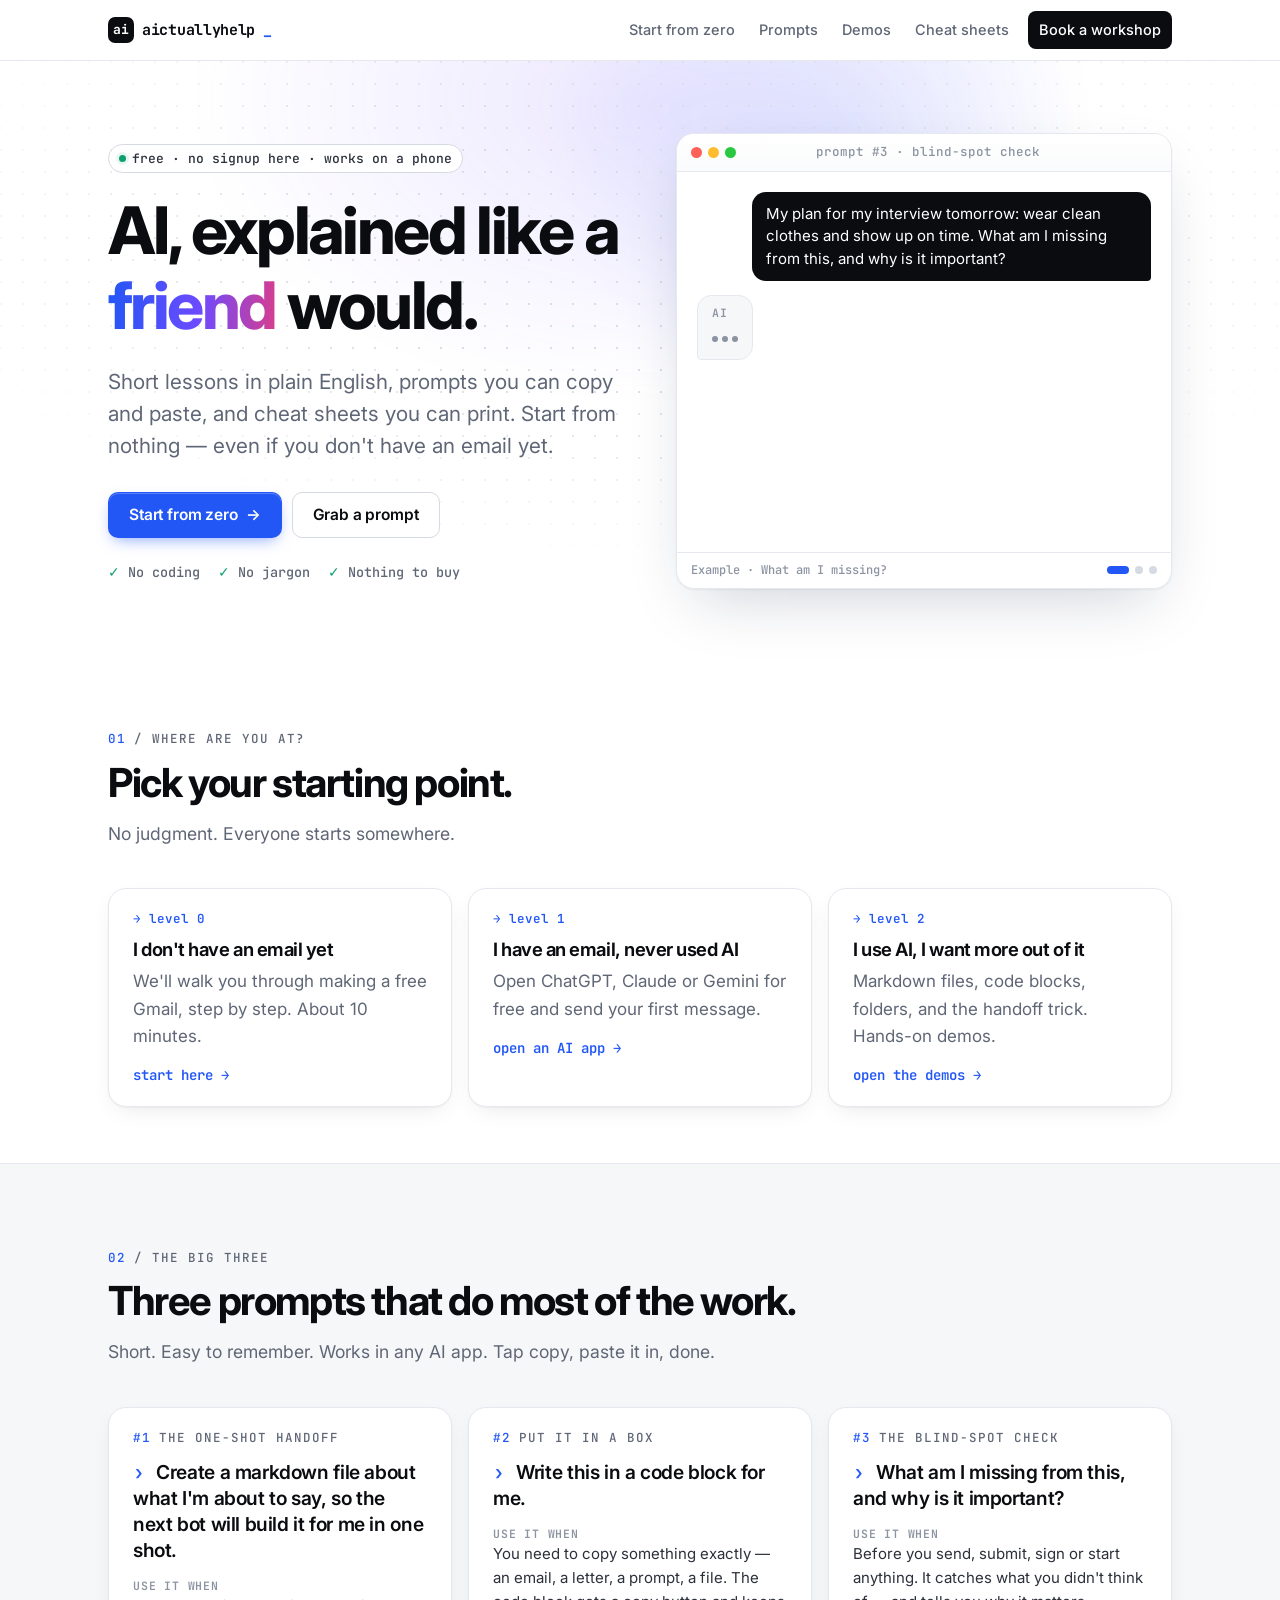
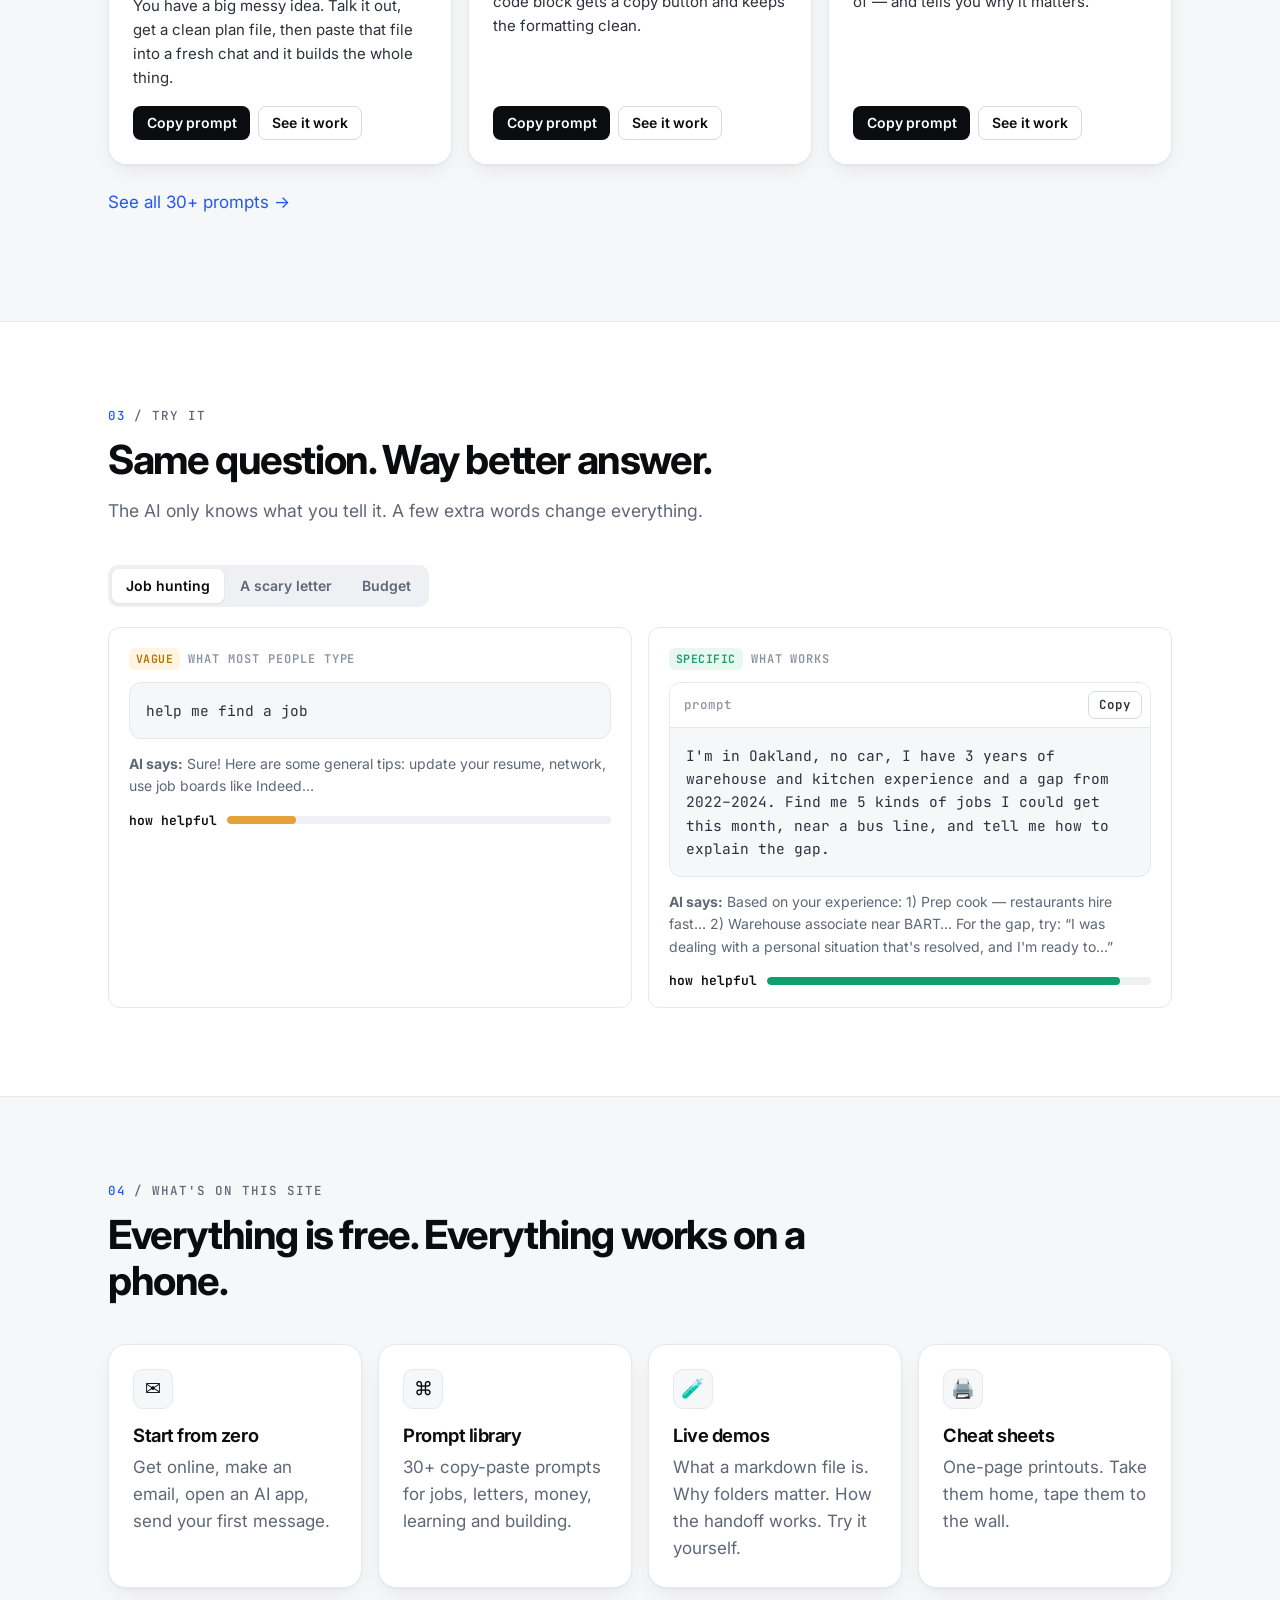
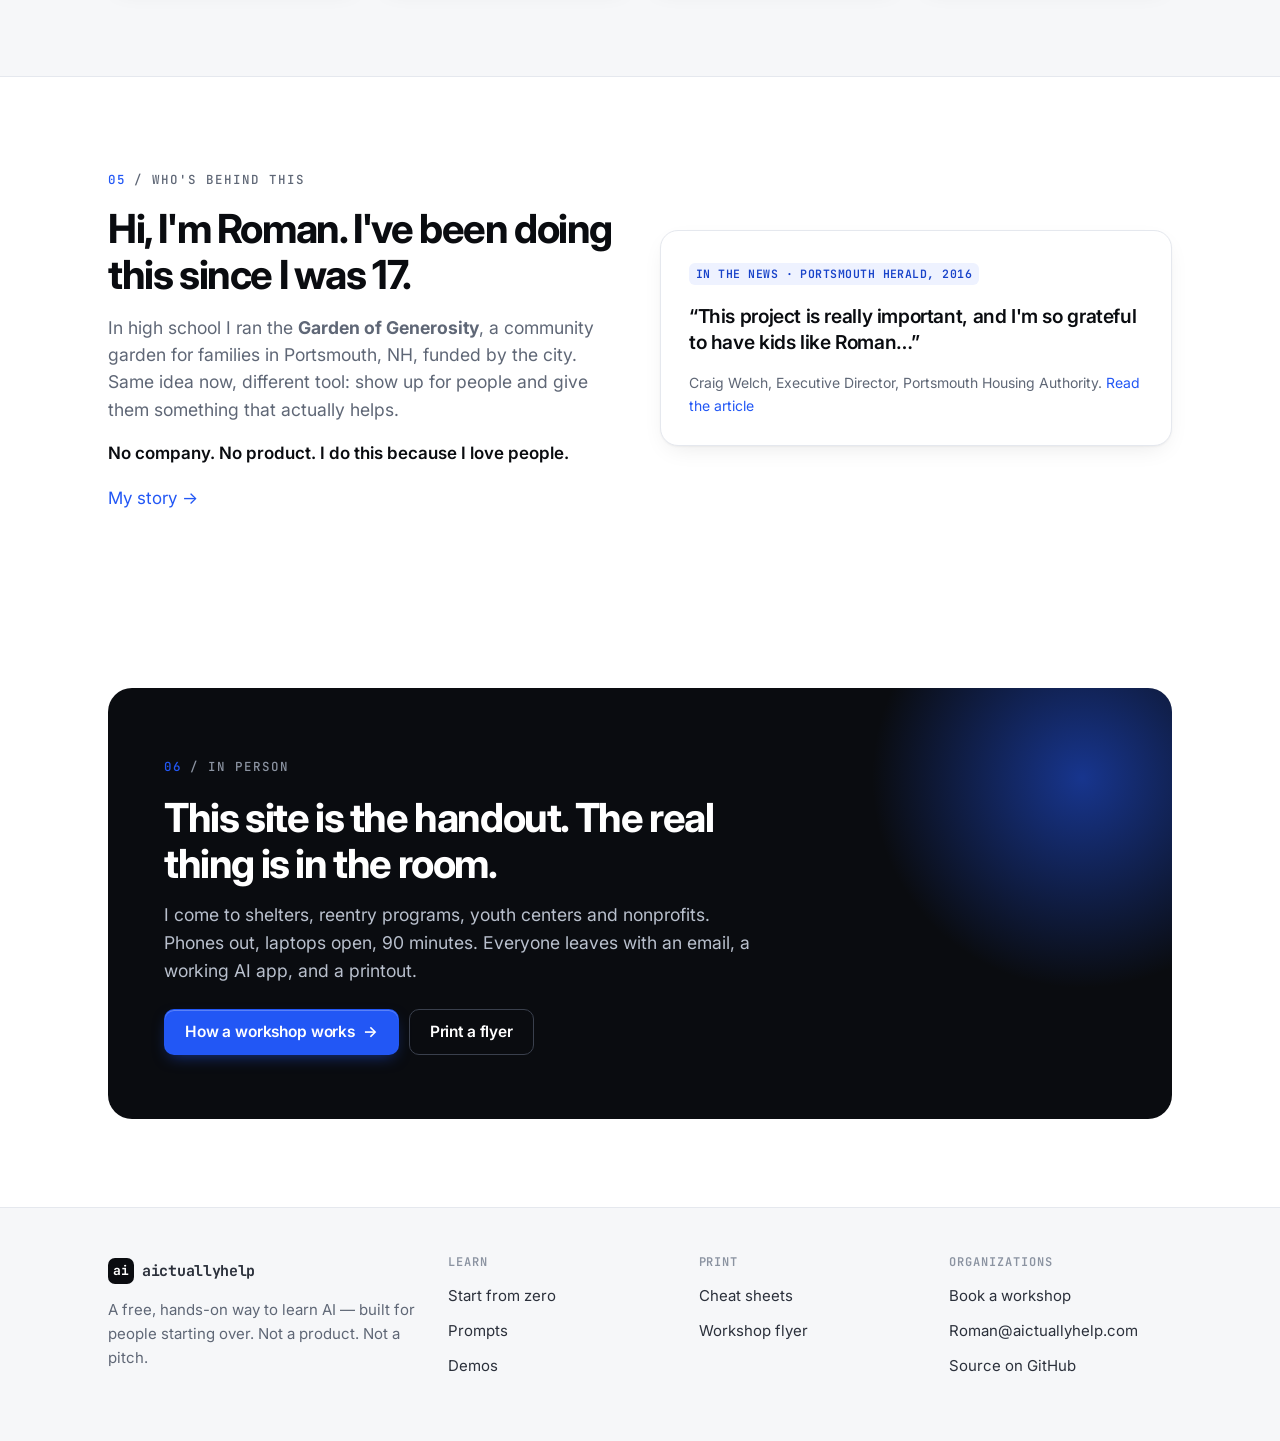
==== commit 152a1a0a: "Set contact email to Roman@aictuallyhelp.com and show it in footers and flyer Co-Authored-By: Claude" ====
--- a/index.html
+++ b/index.html
@@ -173,7 +173,7 @@
     </div>
     <div><h4>Learn</h4><ul><li><a href="start.html">Start from zero</a></li><li><a href="prompts.html">Prompts</a></li><li><a href="lab.html">Demos</a></li></ul></div>
     <div><h4>Print</h4><ul><li><a href="cheatsheets.html">Cheat sheets</a></li><li><a href="cheatsheets.html#flyer">Workshop flyer</a></li></ul></div>
-    <div><h4>Organizations</h4><ul><li><a href="workshops.html">Book a workshop</a></li><li><a href="https://github.com/rawmware/aictuallyhelp">Source on GitHub</a></li></ul></div>
+    <div><h4>Organizations</h4><ul><li><a href="workshops.html">Book a workshop</a></li><li><a href="mailto:Roman@aictuallyhelp.com">Roman@aictuallyhelp.com</a></li><li><a href="https://github.com/rawmware/aictuallyhelp">Source on GitHub</a></li></ul></div>
   </div></footer>
 
   <script src="assets/site.js"></script>
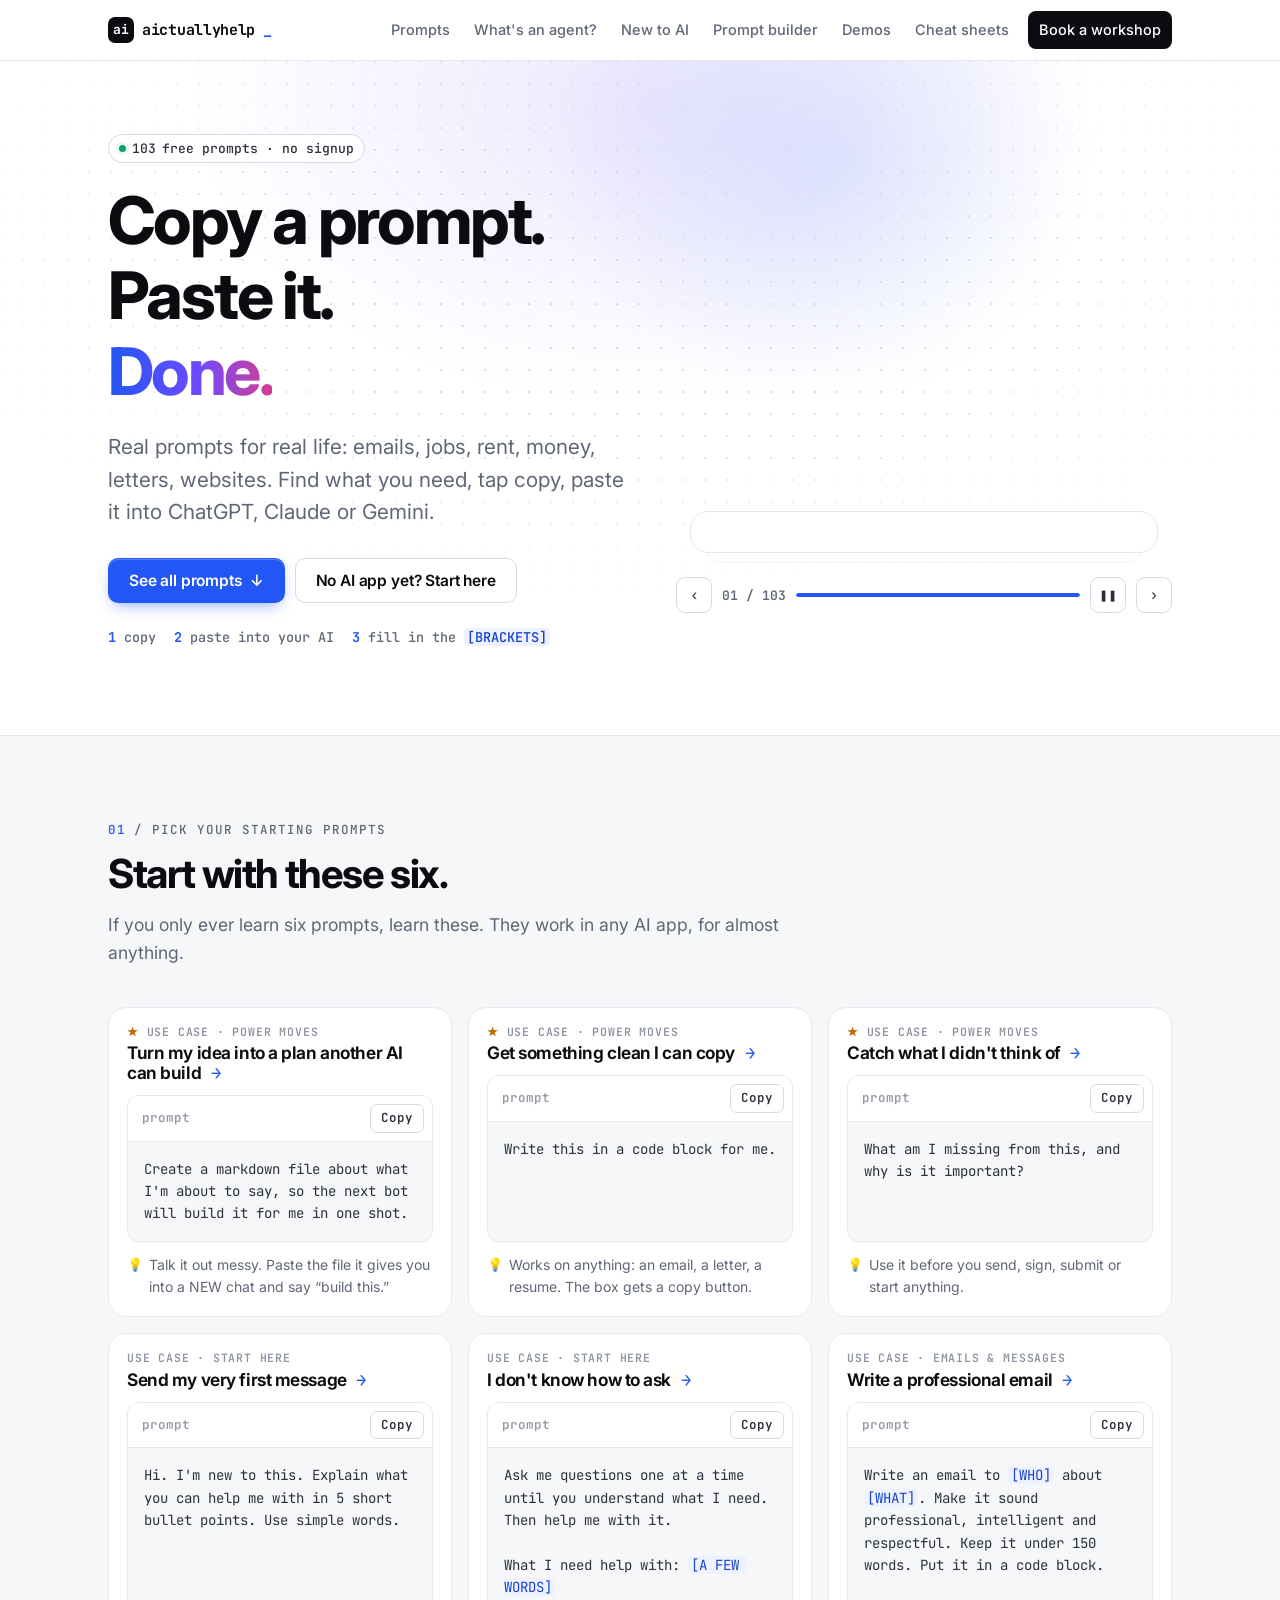
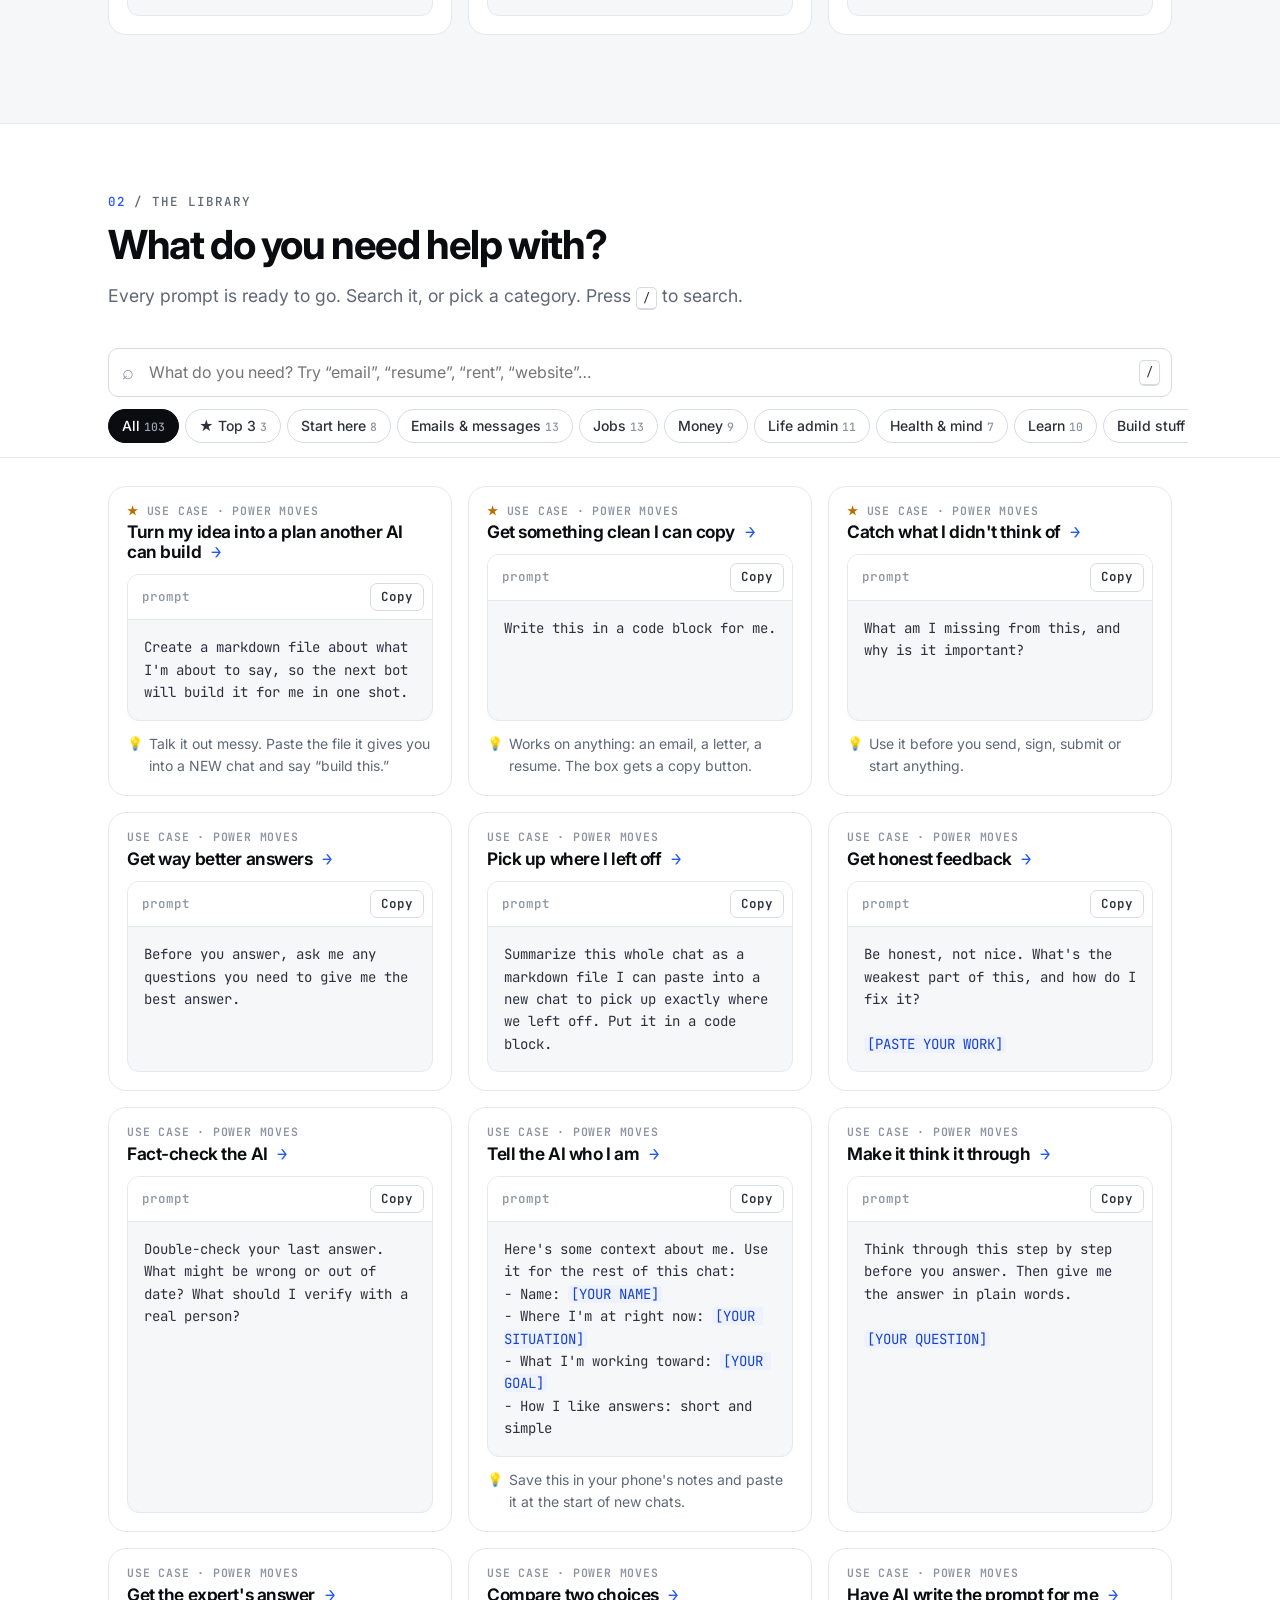
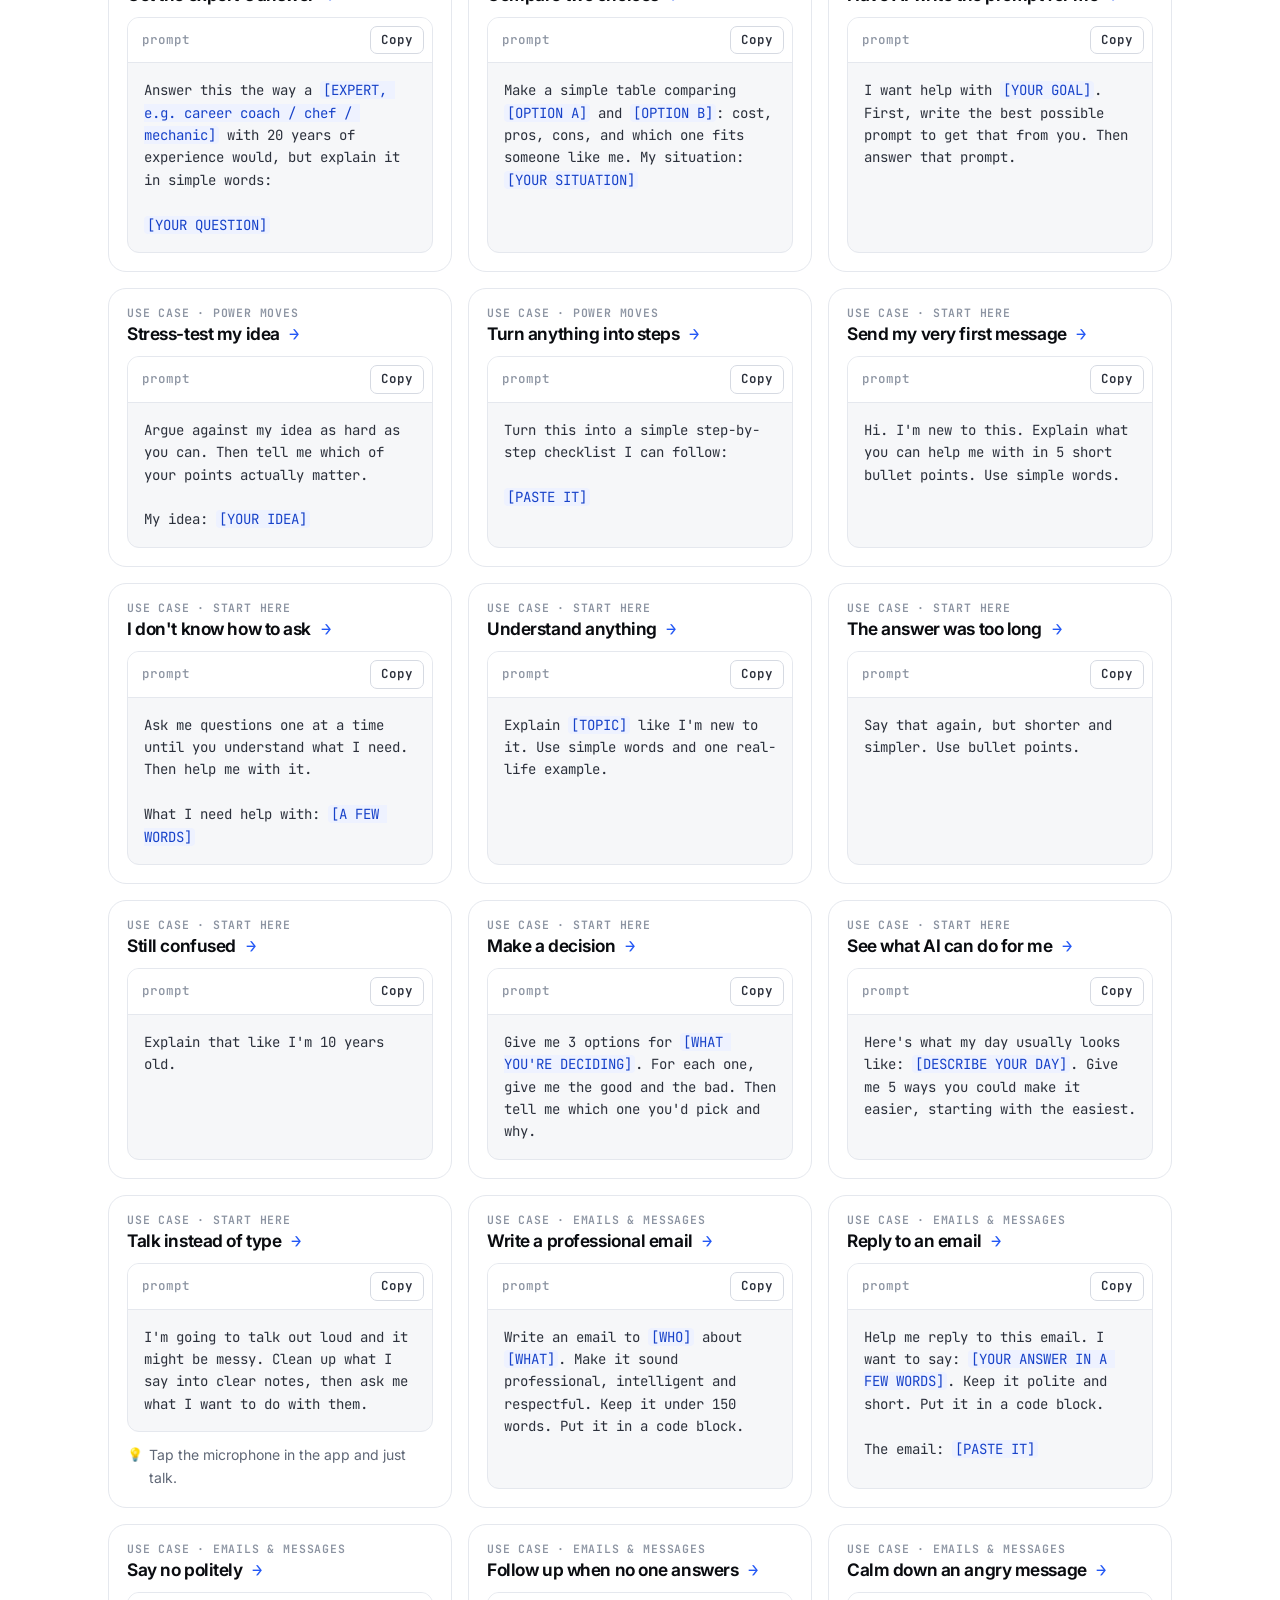
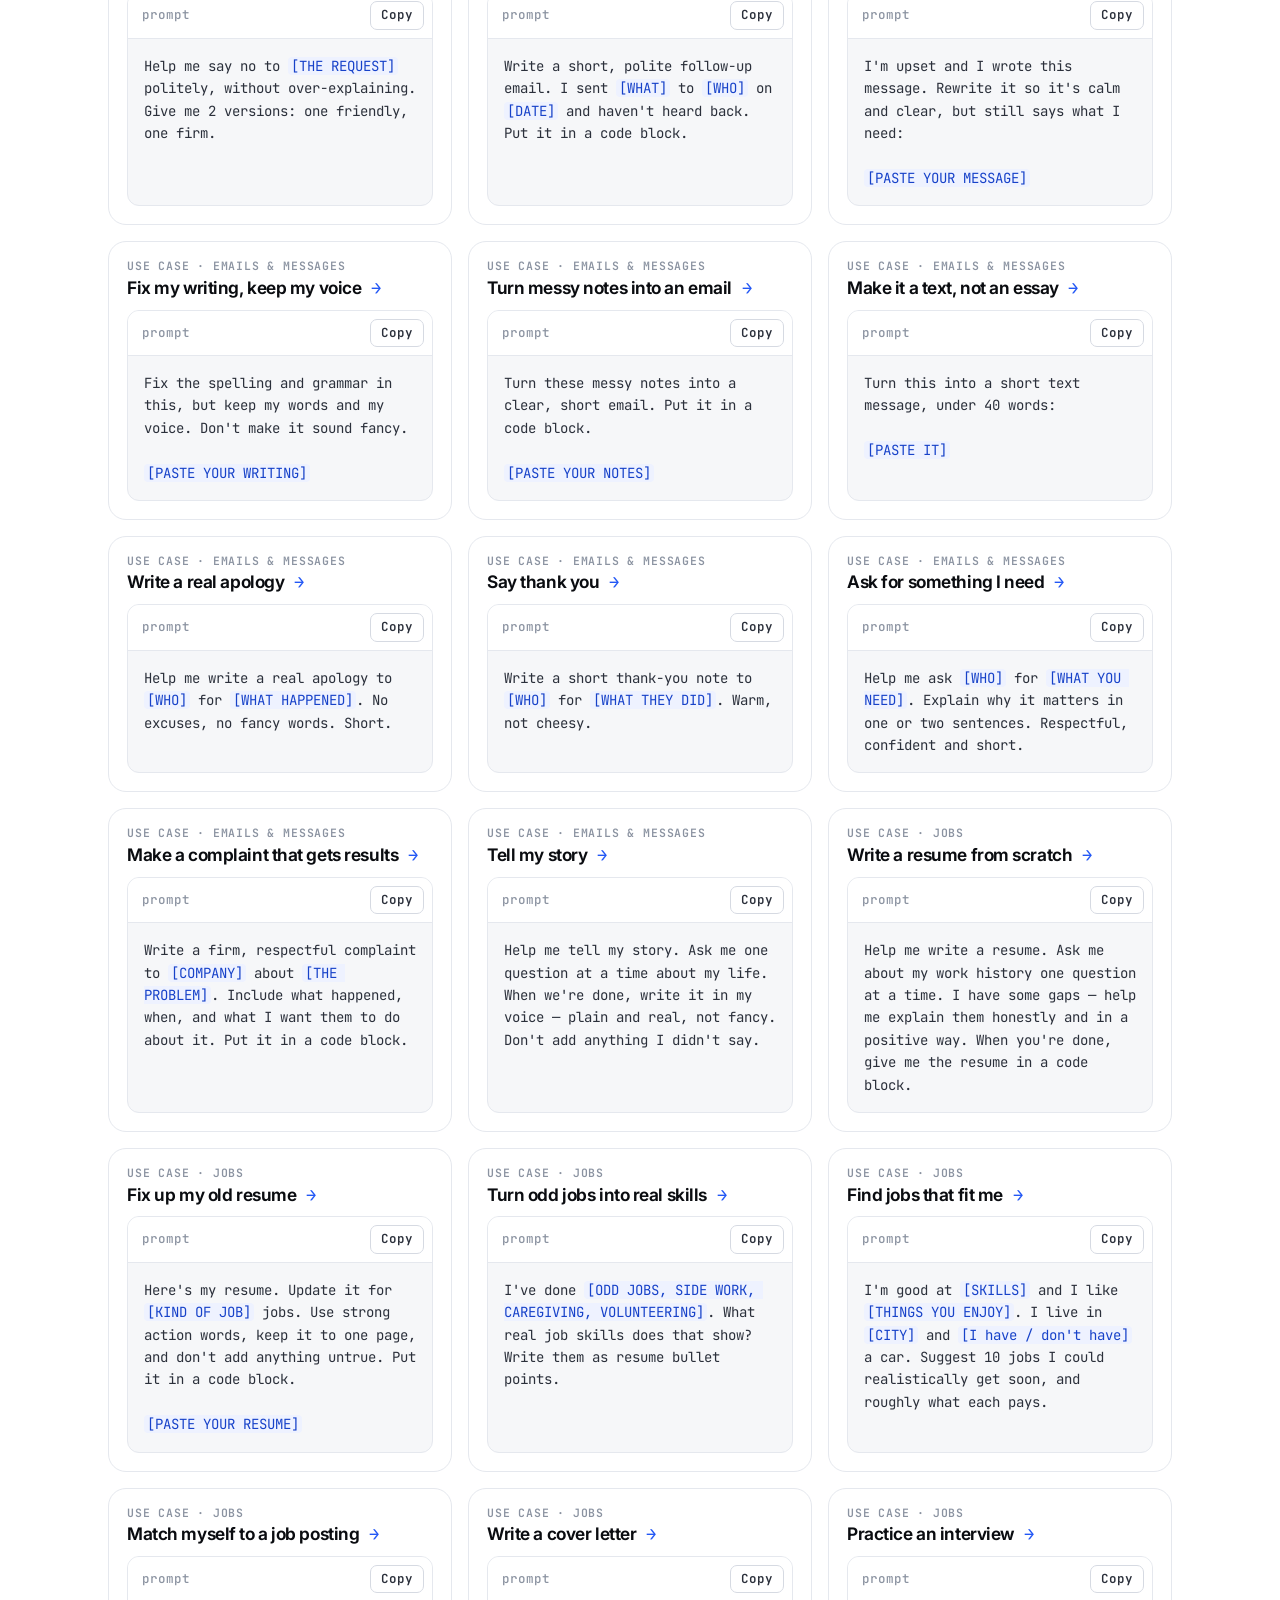
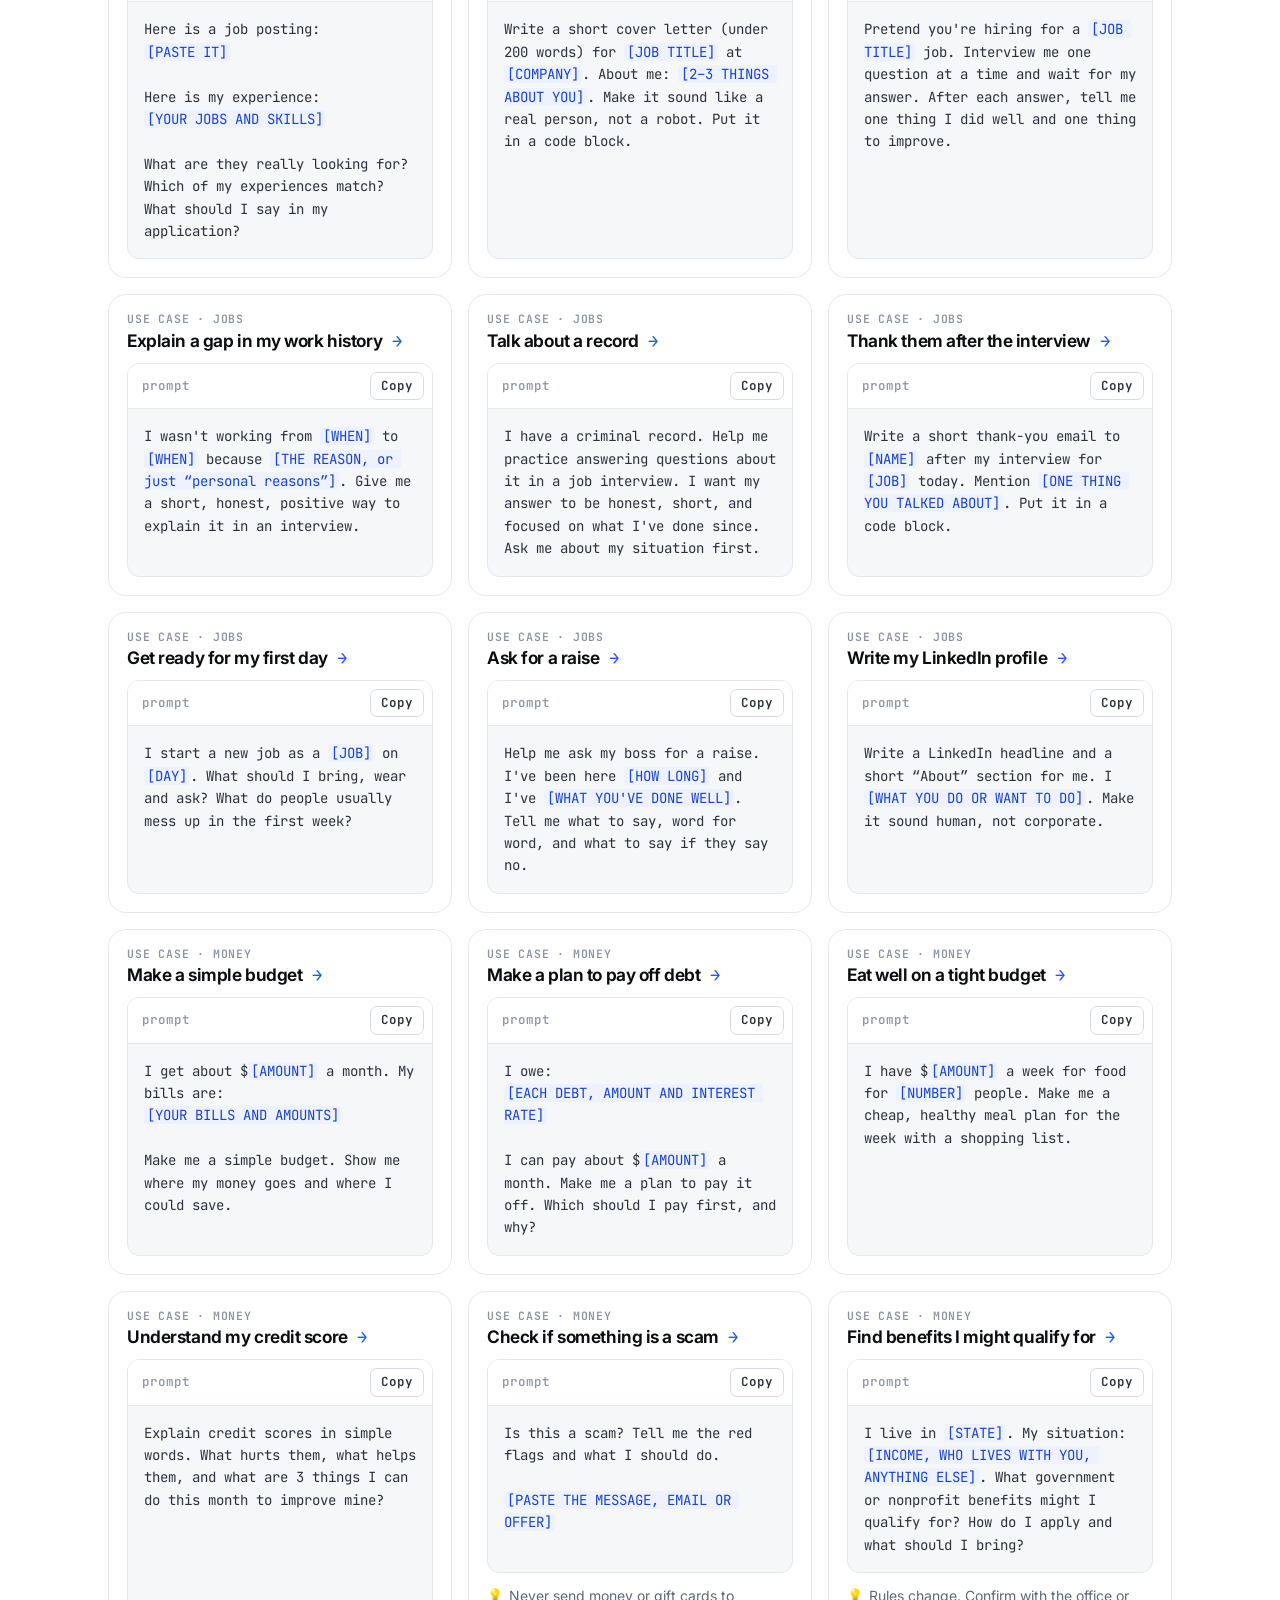
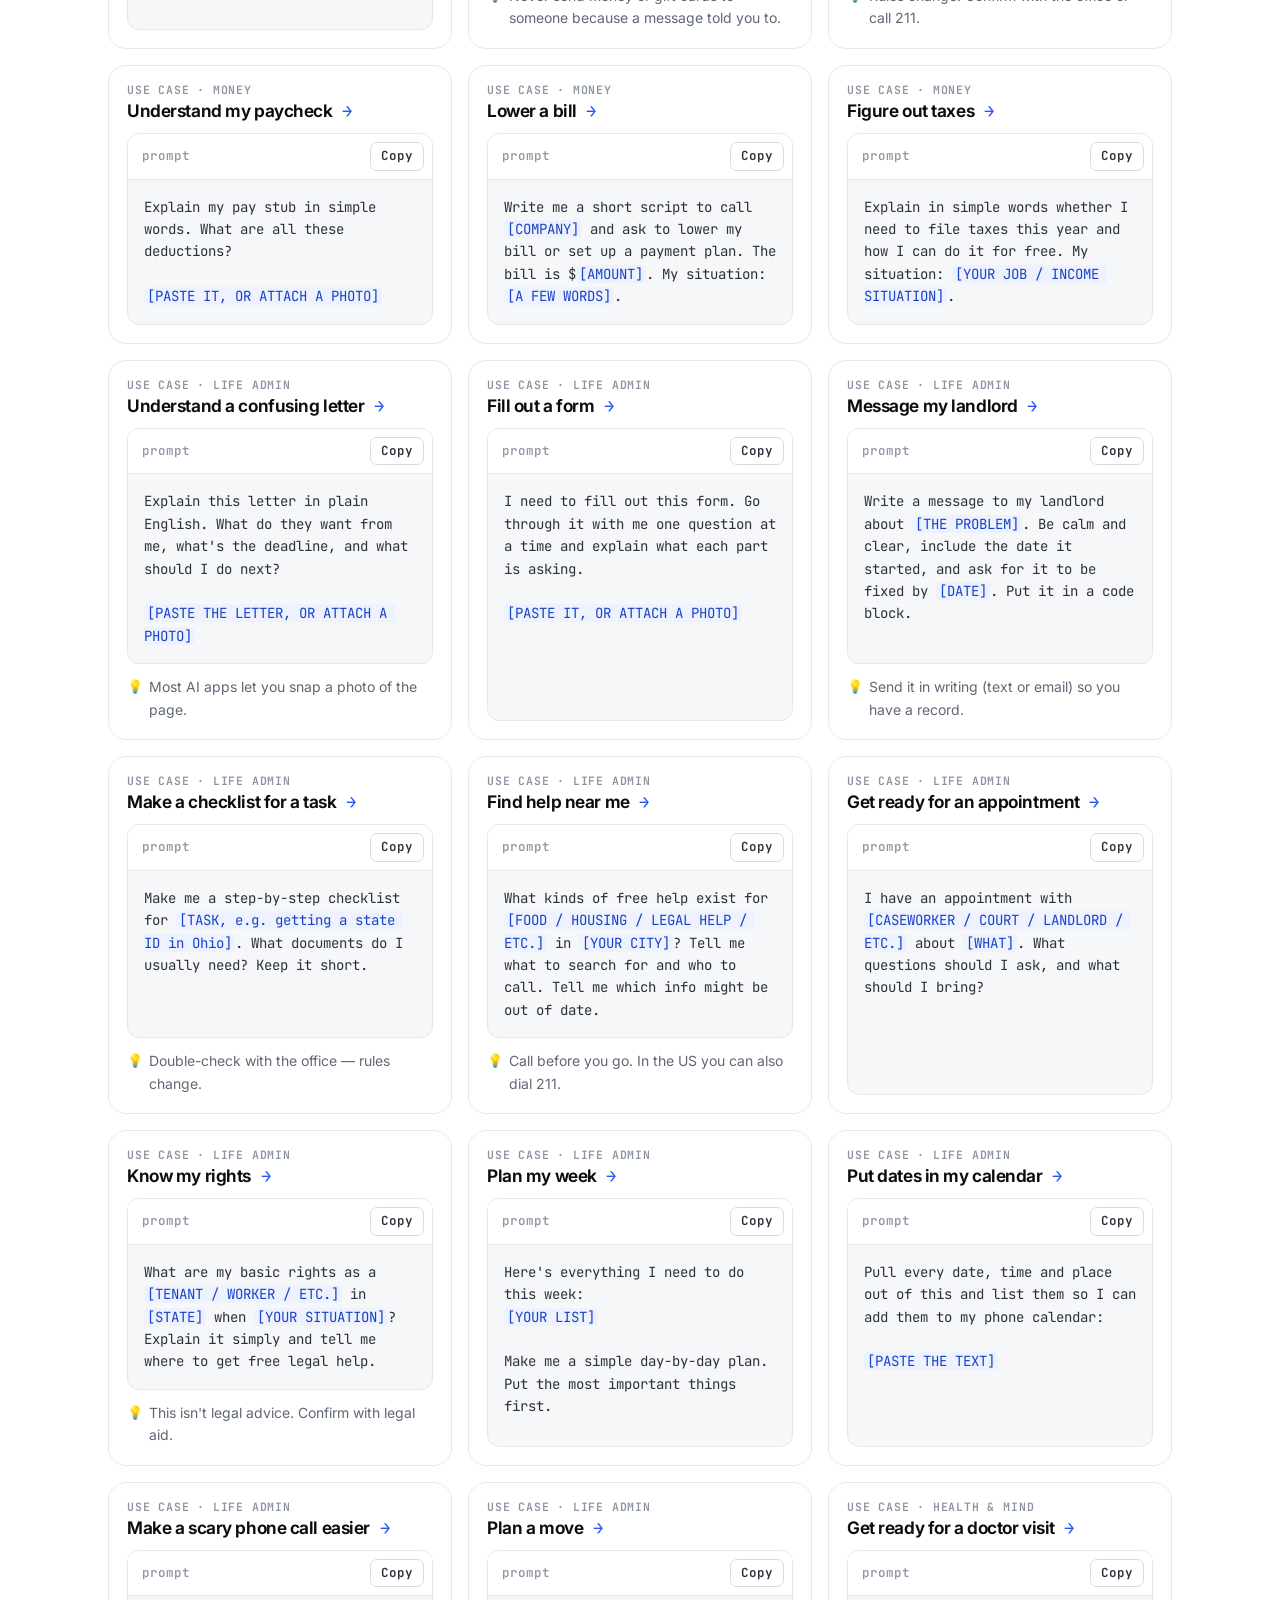
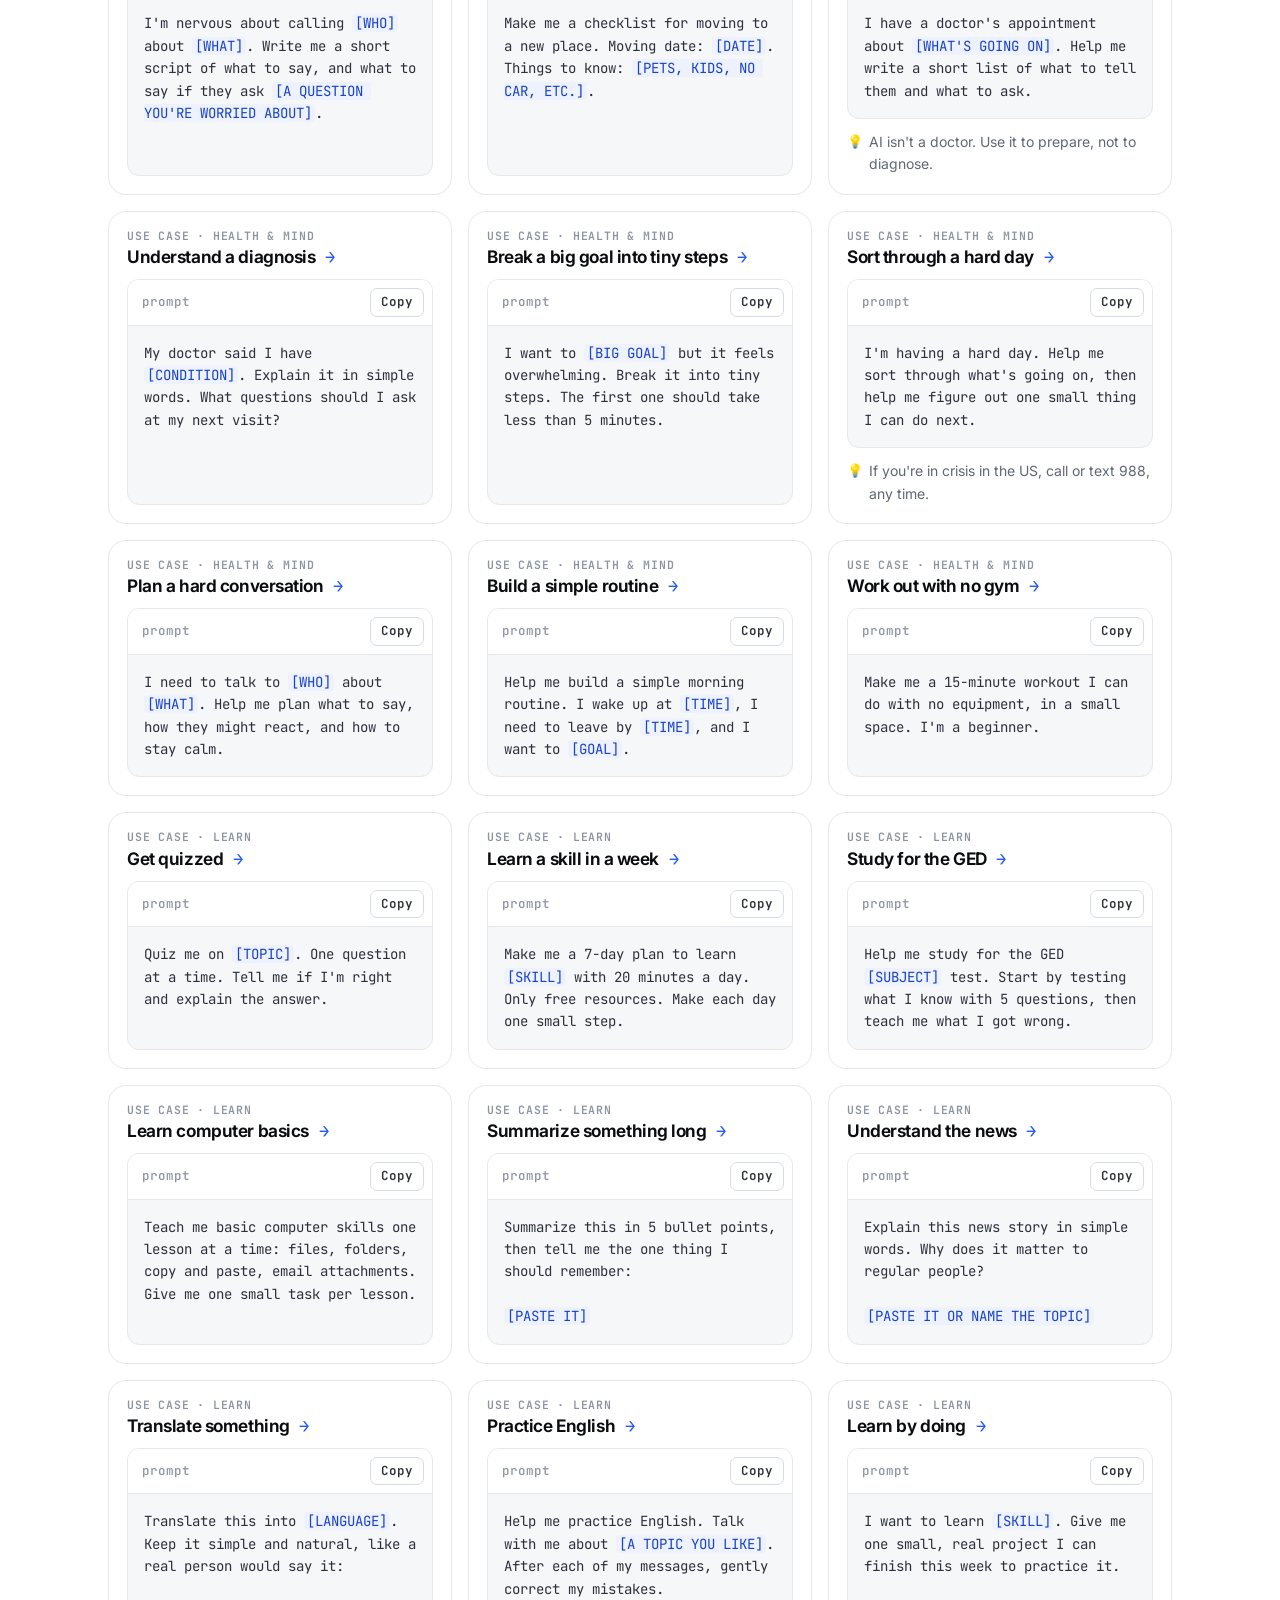
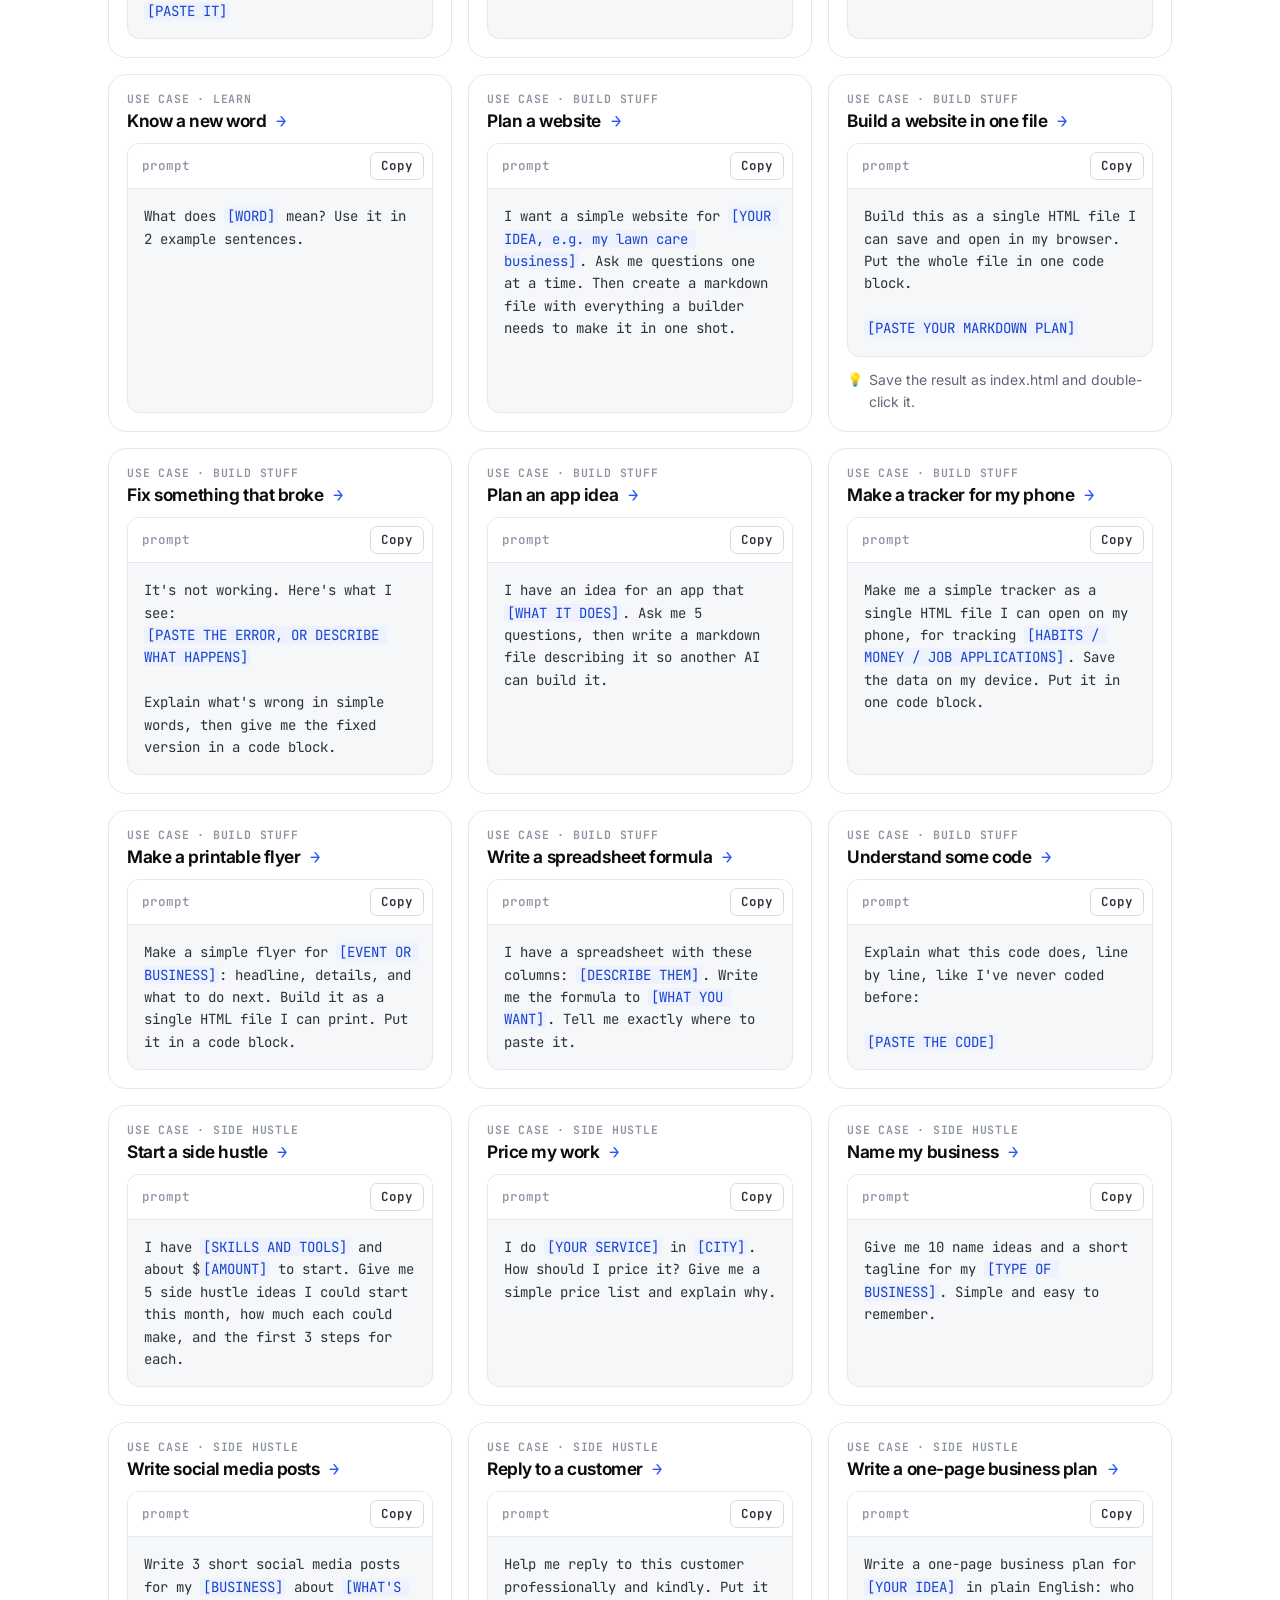
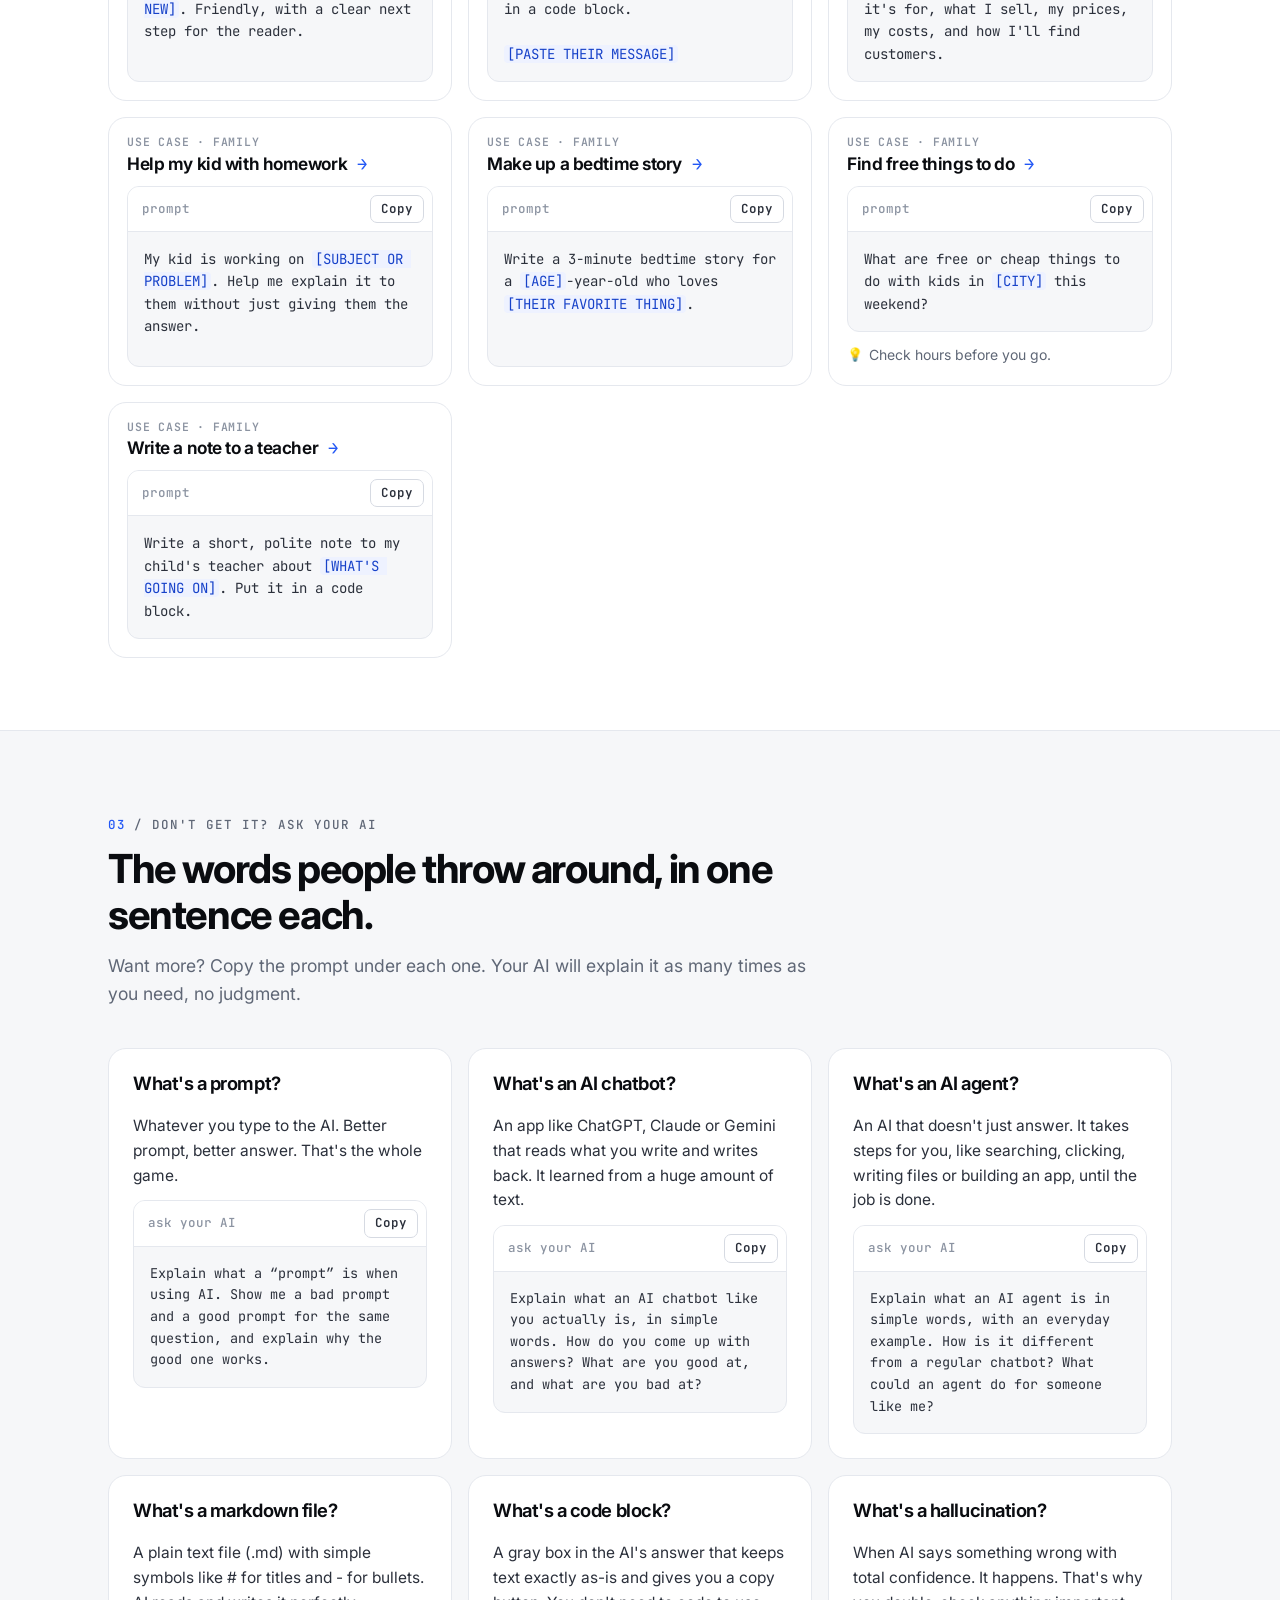
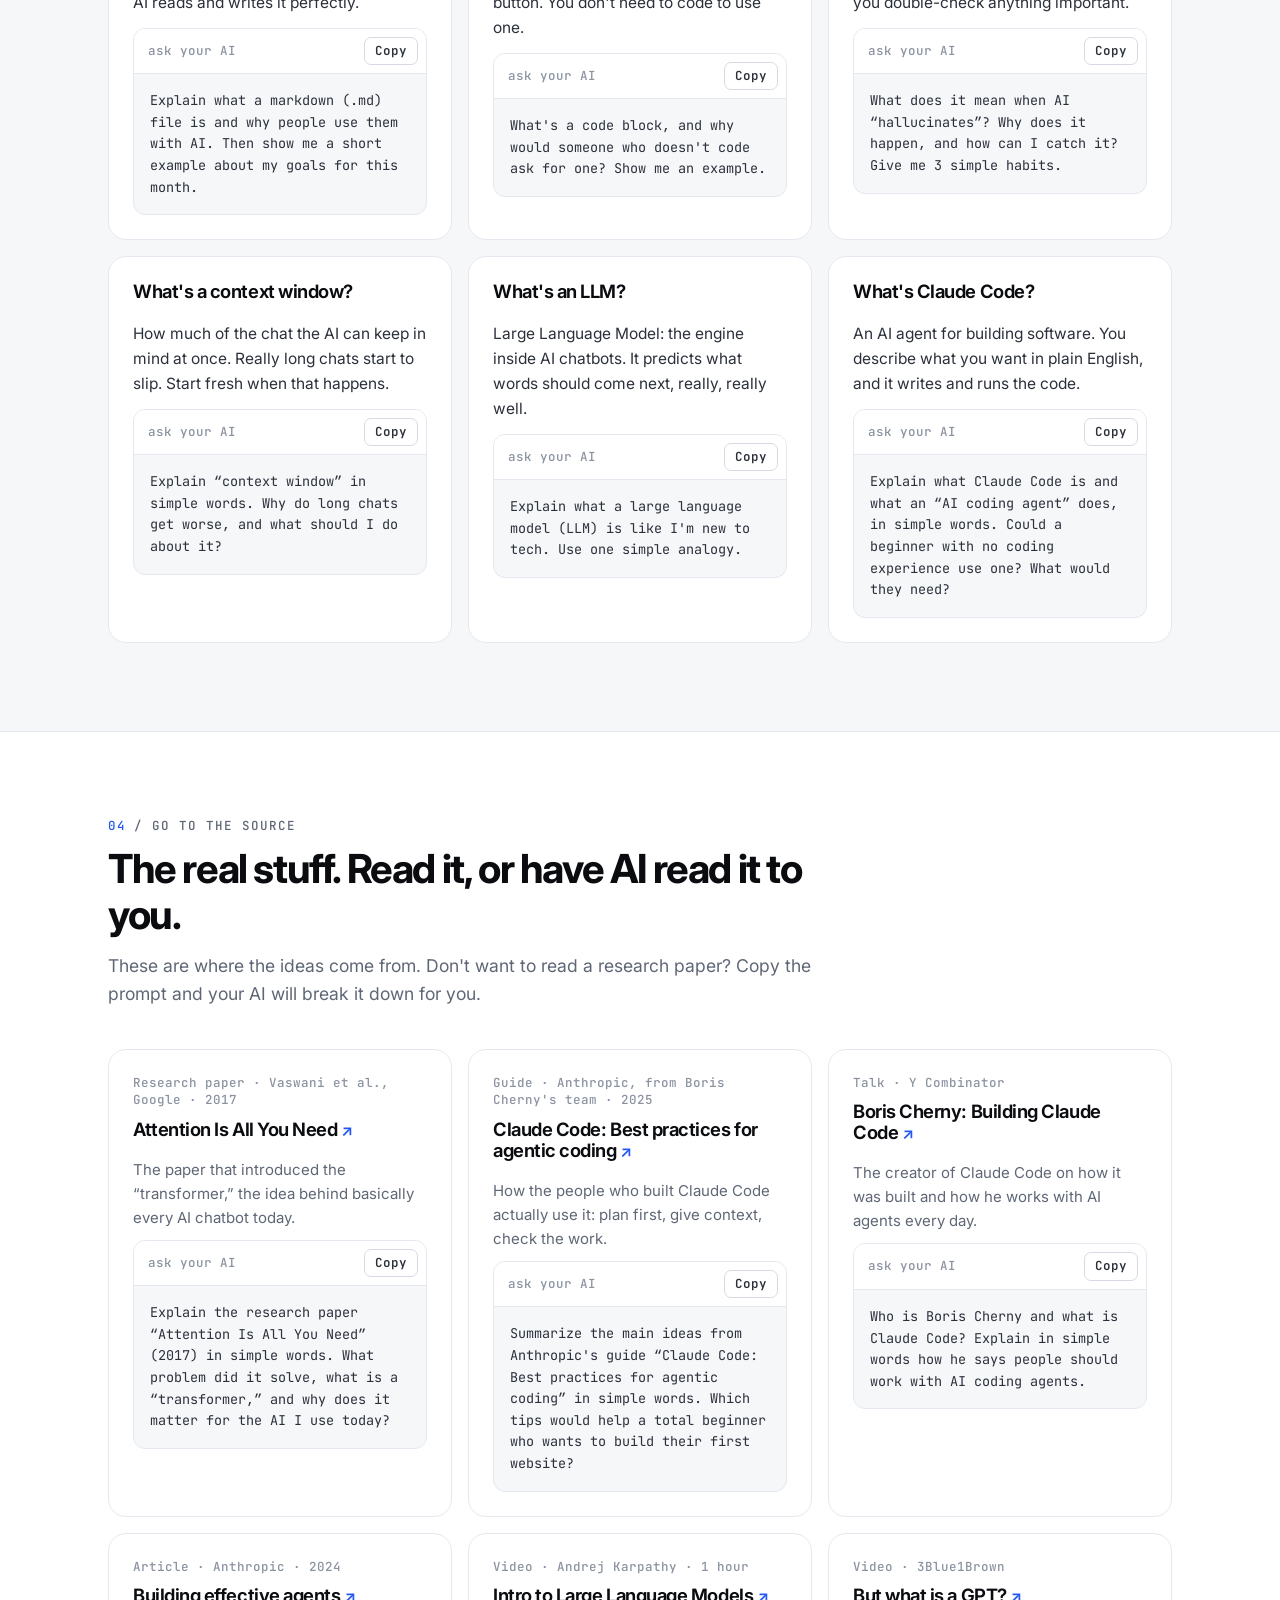
==== commit 09fddfa6: "Put prompts first: flip book, 103-prompt library, ask-your-AI explainers, sources - Home page now le" ====
--- a/index.html
+++ b/index.html
@@ -3,8 +3,8 @@
 <head>
   <meta charset="utf-8">
   <meta name="viewport" content="width=device-width, initial-scale=1">
-  <title>AI Actually Help — learn AI from zero</title>
-  <meta name="description" content="Free, hands-on AI lessons in plain English. Make an email, open ChatGPT or Claude, copy prompts that actually work, and print cheat sheets. In-person workshops for shelters and nonprofits.">
+  <title>AI Actually Help — copy a prompt, paste it, done</title>
+  <meta name="description" content="100+ free, real AI prompts for real life: emails, jobs, money, letters, websites. Tap copy, paste into ChatGPT, Claude or Gemini. Plus plain-English explainers and in-person workshops.">
   <link rel="preconnect" href="https://fonts.googleapis.com">
   <link rel="preconnect" href="https://fonts.gstatic.com" crossorigin>
   <link href="https://fonts.googleapis.com/css2?family=Inter:wght@400;500;600;700;800&family=JetBrains+Mono:wght@400;500;600;700&display=swap" rel="stylesheet">
@@ -14,8 +14,10 @@
   <header class="topbar"><div class="wrap">
     <a class="logo" href="index.html"><span class="logo-mark">ai</span>aictuallyhelp<span class="cursor">_</span></a>
     <nav class="nav" aria-label="Main">
-      <a href="start.html">Start from zero</a>
-      <a href="prompts.html">Prompts</a>
+      <a href="#library">Prompts</a>
+      <a href="#explain">What's an agent?</a>
+      <a href="start.html">New to AI</a>
+      <a href="prompts.html">Prompt builder</a>
       <a href="lab.html">Demos</a>
       <a href="cheatsheets.html">Cheat sheets</a>
       <a href="workshops.html" class="nav-cta">Book a workshop</a>
@@ -23,125 +25,83 @@
   </div></header>
 
   <main>
-    <!-- HERO -->
+    <!-- HERO + FLIP BOOK -->
     <section class="hero">
       <div class="wrap hero-grid">
         <div>
-          <span class="chip"><span class="dot"></span> free · no signup here · works on a phone</span>
-          <h1>AI, explained like a <span class="grad">friend</span> would.</h1>
-          <p class="lead">Short lessons in plain English, prompts you can copy and paste, and cheat sheets you can print. Start from nothing — even if you don't have an email yet.</p>
+          <span class="chip"><span class="dot"></span> <span id="nPrompts">100+</span> free prompts · no signup</span>
+          <h1>Copy a prompt.<br>Paste it.<br><span class="grad">Done.</span></h1>
+          <p class="lead">Real prompts for real life: emails, jobs, rent, money, letters, websites. Find what you need, tap copy, paste it into ChatGPT, Claude or Gemini.</p>
           <div class="btn-row">
-            <a class="btn btn-primary" href="start.html">Start from zero <span class="arrow">→</span></a>
-            <a class="btn btn-ghost" href="prompts.html">Grab a prompt</a>
+            <a class="btn btn-primary" href="#library">See all prompts <span class="arrow">↓</span></a>
+            <a class="btn btn-ghost" href="start.html">No AI app yet? Start here</a>
           </div>
-          <div class="hero-meta"><span>No coding</span><span>No jargon</span><span>Nothing to buy</span></div>
+          <div class="how3"><span><b>1</b> copy</span><span><b>2</b> paste into your AI</span><span><b>3</b> fill in the <span class="blank">[BRACKETS]</span></span></div>
         </div>
-
-        <div class="window" aria-label="Example chat">
-          <div class="window-bar">
-            <div class="lights"><i></i><i></i><i></i></div>
-            <div class="window-title" id="chatTitle">example chat</div>
-          </div>
-          <div class="chat" id="chat" aria-live="polite"></div>
-          <div class="chat-foot">
-            <span id="chatCaption">Example of a real prompt</span>
-            <div class="chat-dots" id="chatDots"></div>
-          </div>
-        </div>
+        <div class="flip" id="flip" aria-label="Rotating prompts"></div>
       </div>
     </section>
 
-    <!-- PICK YOUR PATH -->
-    <section class="section tight">
+    <!-- STARTER PROMPTS -->
+    <section class="section soft" id="starter">
       <div class="wrap">
-        <div class="section-head reveal">
-          <span class="label"><span class="n">01</span> / where are you at?</span>
-          <h2>Pick your starting point.</h2>
-          <p>No judgment. Everyone starts somewhere.</p>
+        <div class="section-head">
+          <span class="label"><span class="n">01</span> / pick your starting prompts</span>
+          <h2>Start with these six.</h2>
+          <p>If you only ever learn six prompts, learn these. They work in any AI app, for almost anything.</p>
         </div>
-        <div class="grid grid-3 path">
-          <a class="card reveal" href="start.html#step-1">
-            <span class="step-n">→ level 0</span>
-            <h3>I don't have an email yet</h3>
-            <p>We'll walk you through making a free Gmail, step by step. About 10 minutes.</p>
-            <div class="go">start here →</div>
-          </a>
-          <a class="card reveal" href="start.html#step-3">
-            <span class="step-n">→ level 1</span>
-            <h3>I have an email, never used AI</h3>
-            <p>Open ChatGPT, Claude or Gemini for free and send your first message.</p>
-            <div class="go">open an AI app →</div>
-          </a>
-          <a class="card reveal" href="lab.html">
-            <span class="step-n">→ level 2</span>
-            <h3>I use AI, I want more out of it</h3>
-            <p>Markdown files, code blocks, folders, and the handoff trick. Hands-on demos.</p>
-            <div class="go">open the demos →</div>
-          </a>
-        </div>
+        <div class="prompt-list" id="starterList" style="padding:0"></div>
       </div>
     </section>
 
-    <!-- HALL OF FAME -->
-    <section class="section soft">
+    <!-- FULL LIBRARY -->
+    <section id="library" style="padding-top:72px">
       <div class="wrap">
-        <div class="section-head reveal">
-          <span class="label"><span class="n">02</span> / the big three</span>
-          <h2>Three prompts that do most of the work.</h2>
-          <p>Short. Easy to remember. Works in any AI app. Tap copy, paste it in, done.</p>
+        <div class="section-head" style="margin-bottom:24px">
+          <span class="label"><span class="n">02</span> / the library</span>
+          <h2>What do you need help with?</h2>
+          <p>Every prompt is ready to go. Search it, or pick a category. Press <kbd>/</kbd> to search.</p>
         </div>
-        <div class="grid grid-3 fame" id="fame"></div>
-        <p class="reveal" style="margin-top:24px"><a href="prompts.html">See all 30+ prompts →</a></p>
+      </div>
+      <div id="lib"></div>
+    </section>
+
+    <!-- CONCEPTS -->
+    <section class="section soft" id="explain">
+      <div class="wrap">
+        <div class="section-head">
+          <span class="label"><span class="n">03</span> / don't get it? ask your AI</span>
+          <h2>The words people throw around, in one sentence each.</h2>
+          <p>Want more? Copy the prompt under each one. Your AI will explain it as many times as you need, no judgment.</p>
+        </div>
+        <div class="grid grid-3" id="concepts"></div>
       </div>
     </section>
 
-    <!-- BAD VS GOOD -->
-    <section class="section">
+    <!-- SOURCES -->
+    <section class="section" id="read">
       <div class="wrap">
-        <div class="section-head reveal">
-          <span class="label"><span class="n">03</span> / try it</span>
-          <h2>Same question. Way better answer.</h2>
-          <p>The AI only knows what you tell it. A few extra words change everything.</p>
+        <div class="section-head">
+          <span class="label"><span class="n">04</span> / go to the source</span>
+          <h2>The real stuff. Read it, or have AI read it to you.</h2>
+          <p>These are where the ideas come from. Don't want to read a research paper? Copy the prompt and your AI will break it down for you.</p>
         </div>
-        <div class="reveal">
-          <div class="toggle" role="tablist" id="cmpTabs">
-            <button class="on" data-i="0">Job hunting</button>
-            <button data-i="1">A scary letter</button>
-            <button data-i="2">Budget</button>
-          </div>
-          <div class="compare" id="cmp"></div>
-        </div>
-      </div>
-    </section>
-
-    <!-- WHAT'S HERE -->
-    <section class="section soft">
-      <div class="wrap">
-        <div class="section-head reveal">
-          <span class="label"><span class="n">04</span> / what's on this site</span>
-          <h2>Everything is free. Everything works on a phone.</h2>
-        </div>
-        <div class="grid grid-4">
-          <a class="card reveal" href="start.html"><div class="icon-box">✉️</div><h3>Start from zero</h3><p>Get online, make an email, open an AI app, send your first message.</p></a>
-          <a class="card reveal" href="prompts.html"><div class="icon-box">⌘</div><h3>Prompt library</h3><p>30+ copy-paste prompts for jobs, letters, money, learning and building.</p></a>
-          <a class="card reveal" href="lab.html"><div class="icon-box">🧪</div><h3>Live demos</h3><p>What a markdown file is. Why folders matter. How the handoff works. Try it yourself.</p></a>
-          <a class="card reveal" href="cheatsheets.html"><div class="icon-box">🖨️</div><h3>Cheat sheets</h3><p>One-page printouts. Take them home, tape them to the wall.</p></a>
-        </div>
+        <div class="grid grid-3" id="sources"></div>
       </div>
     </section>
 
     <!-- WHO -->
-    <section class="section">
+    <section class="section soft">
       <div class="wrap">
         <div class="grid grid-2" style="gap:40px;align-items:center">
-          <div class="reveal">
+          <div>
             <span class="label"><span class="n">05</span> / who's behind this</span>
             <h2 style="margin:14px 0 16px">Hi, I'm Roman. I've been doing this since I was 17.</h2>
             <p class="lead" style="font-size:1.1rem">In high school I ran the <b>Garden of Generosity</b>, a community garden for families in Portsmouth, NH, funded by the city. Same idea now, different tool: show up for people and give them something that actually helps.</p>
             <p style="font-weight:600">No company. No product. I do this because I love people.</p>
             <a href="workshops.html#about">My story →</a>
           </div>
-          <figure class="card reveal" style="margin:0;padding:28px">
+          <figure class="card" style="margin:0;padding:28px">
             <span class="tag blue">in the news · Portsmouth Herald, 2016</span>
             <blockquote style="margin:16px 0;font-size:1.2rem;font-weight:600;letter-spacing:-.02em;line-height:1.4;color:var(--ink)">“This project is really important, and I'm so grateful to have kids like Roman…”</blockquote>
             <figcaption class="muted small">Craig Welch, Executive Director, Portsmouth Housing Authority. <a href="https://www.seacoastonline.com/story/news/local/portsmouth-herald/2016/06/01/collaborating-to-feed-children/28234590007/" target="_blank" rel="noopener">Read the article</a></figcaption>
@@ -153,13 +113,13 @@
     <!-- IN PERSON -->
     <section class="section">
       <div class="wrap">
-        <div class="banner reveal">
+        <div class="banner">
           <span class="label" style="color:#8b93a1"><span class="n">06</span> / in person</span>
           <h2 style="margin:16px 0 14px">This site is the handout. The real thing is in the room.</h2>
-          <p>I come to shelters, reentry programs, youth centers and nonprofits. Phones out, laptops open, 90 minutes. Everyone leaves with an email, a working AI app, and a printout.</p>
+          <p>I come to shelters, reentry programs, youth centers and nonprofits. Phones out, 90 minutes. Everyone leaves with an email, a working AI app, and their favorite prompts printed out.</p>
           <div class="btn-row" style="margin-top:24px">
             <a class="btn btn-primary" href="workshops.html">How a workshop works <span class="arrow">→</span></a>
-            <a class="btn btn-ghost" href="cheatsheets.html#flyer">Print a flyer</a>
+            <a class="btn btn-ghost" href="cheatsheets.html">Printable cheat sheets</a>
           </div>
         </div>
       </div>
@@ -171,127 +131,65 @@
       <a class="logo" href="index.html"><span class="logo-mark">ai</span>aictuallyhelp</a>
       <p style="margin-top:14px">A free, hands-on way to learn AI — built for people starting over. Not a product. Not a pitch.</p>
     </div>
-    <div><h4>Learn</h4><ul><li><a href="start.html">Start from zero</a></li><li><a href="prompts.html">Prompts</a></li><li><a href="lab.html">Demos</a></li></ul></div>
+    <div><h4>Learn</h4><ul><li><a href="index.html#library">All prompts</a></li><li><a href="start.html">New to AI</a></li><li><a href="prompts.html">Prompt builder</a></li><li><a href="lab.html">Demos</a></li></ul></div>
     <div><h4>Print</h4><ul><li><a href="cheatsheets.html">Cheat sheets</a></li><li><a href="cheatsheets.html#flyer">Workshop flyer</a></li></ul></div>
     <div><h4>Organizations</h4><ul><li><a href="workshops.html">Book a workshop</a></li><li><a href="mailto:Roman@aictuallyhelp.com">Roman@aictuallyhelp.com</a></li><li><a href="https://github.com/rawmware/aictuallyhelp">Source on GitHub</a></li></ul></div>
   </div></footer>
 
   <script src="assets/site.js"></script>
   <script src="assets/prompts.js"></script>
+  <script src="assets/library.js"></script>
   <script>
   (function () {
-    const { $, escapeHTML, markBlanks } = window.AH;
+    const { $, escapeHTML, markBlanks, promptCard, mountLibrary, mountFlip } = window.AH;
+    const P = window.PROMPTS;
+    $("#nPrompts").textContent = P.length;
 
-    // ----- Big three -----
-    $("#fame").innerHTML = window.PROMPTS.filter(p => p.fame).map((p, i) => `
-      <article class="card fame-card reveal">
-        <span class="label"><span class="n">#${i + 1}</span> ${escapeHTML(p.title)}</span>
-        <div class="quote">${escapeHTML(p.text)}</div>
-        <dl><div><dt>Use it when</dt><dd>${escapeHTML(p.when)}</dd></div></dl>
-        <div class="foot">
-          <button class="btn btn-dark btn-sm" data-copy="${escapeHTML(p.text)}"><span class="copy-label">Copy prompt</span></button>
-          <a class="btn btn-ghost btn-sm" href="lab.html#${p.id === "handoff" ? "handoff" : p.id === "codeblock" ? "codeblock" : "missing"}">See it work</a>
-        </div>
+    mountFlip($("#flip"));
+    mountLibrary($("#lib"));
+
+    const starterTitles = ["Send my very first message", "I don't know how to ask", "Write a professional email"];
+    const starters = P.filter(p => p.fame).concat(starterTitles.map(t => P.find(p => p.title === t)).filter(Boolean));
+    $("#starterList").innerHTML = starters.map(promptCard).join("");
+
+    const box = (text) => `<div class="codebox"><div class="codebox-head"><span>ask your AI</span><button class="copy" type="button" data-copy><span class="copy-label">Copy</span></button></div><pre>${markBlanks(text)}</pre></div>`;
+
+    const concepts = [
+      ["What's a prompt?", "Whatever you type to the AI. Better prompt, better answer. That's the whole game.", "Explain what a “prompt” is when using AI. Show me a bad prompt and a good prompt for the same question, and explain why the good one works."],
+      ["What's an AI chatbot?", "An app like ChatGPT, Claude or Gemini that reads what you write and writes back. It learned from a huge amount of text.", "Explain what an AI chatbot like you actually is, in simple words. How do you come up with answers? What are you good at, and what are you bad at?"],
+      ["What's an AI agent?", "An AI that doesn't just answer. It takes steps for you, like searching, clicking, writing files or building an app, until the job is done.", "Explain what an AI agent is in simple words, with an everyday example. How is it different from a regular chatbot? What could an agent do for someone like me?"],
+      ["What's a markdown file?", "A plain text file (.md) with simple symbols like # for titles and - for bullets. AI reads and writes it perfectly.", "Explain what a markdown (.md) file is and why people use them with AI. Then show me a short example about my goals for this month."],
+      ["What's a code block?", "A gray box in the AI's answer that keeps text exactly as-is and gives you a copy button. You don't need to code to use one.", "What's a code block, and why would someone who doesn't code ask for one? Show me an example."],
+      ["What's a hallucination?", "When AI says something wrong with total confidence. It happens. That's why you double-check anything important.", "What does it mean when AI “hallucinates”? Why does it happen, and how can I catch it? Give me 3 simple habits."],
+      ["What's a context window?", "How much of the chat the AI can keep in mind at once. Really long chats start to slip. Start fresh when that happens.", "Explain “context window” in simple words. Why do long chats get worse, and what should I do about it?"],
+      ["What's an LLM?", "Large Language Model: the engine inside AI chatbots. It predicts what words should come next, really, really well.", "Explain what a large language model (LLM) is like I'm new to tech. Use one simple analogy."],
+      ["What's Claude Code?", "An AI agent for building software. You describe what you want in plain English, and it writes and runs the code.", "Explain what Claude Code is and what an “AI coding agent” does, in simple words. Could a beginner with no coding experience use one? What would they need?"],
+    ];
+    $("#concepts").innerHTML = concepts.map(([h, p, q]) => `<article class="card concept" style="box-shadow:none"><h3>${escapeHTML(h)}</h3><p>${escapeHTML(p)}</p>${box(q)}</article>`).join("");
+
+    const sources = [
+      ["Attention Is All You Need", "Research paper · Vaswani et al., Google · 2017", "The paper that introduced the “transformer,” the idea behind basically every AI chatbot today.", "https://arxiv.org/abs/1706.03762",
+        "Explain the research paper “Attention Is All You Need” (2017) in simple words. What problem did it solve, what is a “transformer,” and why does it matter for the AI I use today?"],
+      ["Claude Code: Best practices for agentic coding", "Guide · Anthropic, from Boris Cherny's team · 2025", "How the people who built Claude Code actually use it: plan first, give context, check the work.", "https://www.anthropic.com/engineering/claude-code-best-practices",
+        "Summarize the main ideas from Anthropic's guide “Claude Code: Best practices for agentic coding” in simple words. Which tips would help a total beginner who wants to build their first website?"],
+      ["Boris Cherny: Building Claude Code", "Talk · Y Combinator", "The creator of Claude Code on how it was built and how he works with AI agents every day.", "https://www.ycombinator.com/library/UN-boris-cherny-building-claude-code",
+        "Who is Boris Cherny and what is Claude Code? Explain in simple words how he says people should work with AI coding agents."],
+      ["Building effective agents", "Article · Anthropic · 2024", "What an AI agent really is, and why simple setups usually beat complicated ones.", "https://www.anthropic.com/research/building-effective-agents",
+        "Explain the main ideas of Anthropic's article “Building effective agents” in simple words. What's the difference between a workflow and an agent? Give me everyday examples."],
+      ["Intro to Large Language Models", "Video · Andrej Karpathy · 1 hour", "One of the best plain-English explanations of how AI chatbots work, from a founding member of OpenAI.", "https://www.youtube.com/watch?v=zjkBMFhNj_g",
+        "Explain how large language models work, the way Andrej Karpathy does in his “Intro to Large Language Models” talk. Keep it simple and use analogies."],
+      ["But what is a GPT?", "Video · 3Blue1Brown", "Beautiful animations that show what's happening inside an AI model. Great if you learn by seeing.", "https://www.youtube.com/watch?v=wjZofJX0v4M",
+        "Explain what “GPT” stands for and what's happening inside it when I send a message. Use a simple step-by-step picture in words."],
+      ["Prompt engineering overview", "Docs · Anthropic", "The official guide to writing better prompts, from the company that makes Claude.", "https://docs.anthropic.com/en/docs/build-with-claude/prompt-engineering/overview",
+        "Teach me the 5 most useful prompt-writing tips, with a before-and-after example for each. Keep it simple."],
+    ];
+    $("#sources").innerHTML = sources.map(([t, meta, d, url, q]) => `
+      <article class="card source" style="box-shadow:none">
+        <span class="meta">${escapeHTML(meta)}</span>
+        <h3><a href="${url}" target="_blank" rel="noopener">${escapeHTML(t)}</a></h3>
+        <p>${escapeHTML(d)}</p>
+        ${box(q)}
       </article>`).join("");
-    window.AH.observeReveals($("#fame"));
-
-    // ----- Hero chat demo -----
-    const convos = [
-      {
-        title: "prompt #3 · blind-spot check",
-        caption: "What am I missing?",
-        me: "My plan for my interview tomorrow: wear clean clothes and show up on time. What am I missing from this, and why is it important?",
-        ai: `A few things that make a big difference:<ul>
-          <li><b>Research the company (10 min).</b> They'll ask "why here?"</li>
-          <li><b>Plan your route + leave 20 min early.</b> Buses run late.</li>
-          <li><b>Practice "tell me about yourself."</b> It's almost always the first question.</li>
-          <li><b>Bring 2 questions to ask them.</b> It shows you care.</li></ul>`
-      },
-      {
-        title: "prompt #2 · code block",
-        caption: "Write this in a code block",
-        me: "Write a text to my caseworker saying I can't make Tuesday but can do Thursday. Write this in a code block for me.",
-        ai: `Here you go — tap copy and paste it into your texts:<pre>Hi Ms. Rivera, this is Marcus. I can't make our meeting Tuesday, but I'm free Thursday any time before 3. Does that work? Thank you!</pre>`
-      },
-      {
-        title: "prompt #1 · the handoff",
-        caption: "Create a markdown file…",
-        me: "Create a markdown file about what I'm about to say, so the next bot will build it for me in one shot. I want a one-page site for my pressure-washing side hustle…",
-        ai: `<pre># Project: Pressure Washing Site
-
-## Goal
-One page. Get people to call or text.
-
-## Sections
-- Big headline + phone number
-- Before / after photos
-- Prices: driveway $80, deck $120
-
-## Style
-Clean, blue and white, big buttons</pre>Paste this into a new chat and say “build this.”`
-      }
-    ];
-    const chat = $("#chat"), dots = $("#chatDots");
-    let idx = 0, timers = [];
-    dots.innerHTML = convos.map((_, i) => `<button aria-label="Show example ${i + 1}"></button>`).join("");
-    dots.addEventListener("click", e => { const b = e.target.closest("button"); if (b) play([...dots.children].indexOf(b)); });
-    const reduce = window.matchMedia("(prefers-reduced-motion: reduce)").matches;
-    function later(fn, ms) { timers.push(setTimeout(fn, reduce ? 0 : ms)); }
-    function play(i) {
-      timers.forEach(clearTimeout); timers = [];
-      idx = i;
-      const c = convos[i];
-      [...dots.children].forEach((d, j) => d.classList.toggle("on", j === i));
-      $("#chatTitle").textContent = c.title;
-      $("#chatCaption").textContent = "Example · " + c.caption;
-      chat.innerHTML = "";
-      later(() => { chat.insertAdjacentHTML("beforeend", `<div class="msg me">${escapeHTML(c.me)}</div>`); }, 300);
-      later(() => { chat.insertAdjacentHTML("beforeend", `<div class="msg ai" id="typing"><span class="who">AI</span><span class="typing"><i></i><i></i><i></i></span></div>`); }, 1200);
-      later(() => { const t = $("#typing"); if (t) { t.removeAttribute("id"); t.innerHTML = `<span class="who">AI</span>${c.ai}`; } }, 2600);
-      if (!reduce) later(() => play((i + 1) % convos.length), 9500);
-    }
-    play(0);
-
-    // ----- Bad vs good -----
-    const cmp = [
-      { bad: "help me find a job",
-        badOut: "Sure! Here are some general tips: update your resume, network, use job boards like Indeed…",
-        good: "I'm in Oakland, no car, I have 3 years of warehouse and kitchen experience and a gap from 2022–2024. Find me 5 kinds of jobs I could get this month, near a bus line, and tell me how to explain the gap.",
-        goodOut: "Based on your experience: 1) Prep cook — restaurants hire fast… 2) Warehouse associate near BART… For the gap, try: “I was dealing with a personal situation that's resolved, and I'm ready to…”",
-        badScore: 18, goodScore: 92 },
-      { bad: "what does this mean",
-        badOut: "I'm not sure what you're referring to. Could you share more details?",
-        good: "Explain this letter in plain English. What do they want from me, what's the deadline, and what should I do next? [photo of letter attached]",
-        goodOut: "This is a notice from Medi-Cal. They need proof of income by Oct 15, or your coverage may pause. Next step: send your last 2 pay stubs — here's how…",
-        badScore: 8, goodScore: 95 },
-      { bad: "budget",
-        badOut: "A budget is a plan for how you spend money. The 50/30/20 rule says…",
-        good: "I get about $1,100 a month. Rent is $600, phone $40, bus pass $50, food about $300. Make me a simple budget and show me where I could save. Keep it short.",
-        goodOut: "You have $110 left over. Easy wins: CalFresh could cover ~$200 of food. Lifeline can cut your phone bill to $0–$10. That's up to $230 back each month.",
-        badScore: 15, goodScore: 90 },
-    ];
-    function renderCmp(i) {
-      const c = cmp[i];
-      $("#cmp").innerHTML = `
-        <div class="pane"><h4><span class="tag amber">vague</span> what most people type</h4>
-          <div class="codebox"><pre>${escapeHTML(c.bad)}</pre></div>
-          <p class="muted small" style="margin:14px 0 0"><b>AI says:</b> ${escapeHTML(c.badOut)}</p>
-          <div class="score"><span>how helpful</span><span class="bar"><i style="width:0;background:#e5a13a"></i></span></div>
-        </div>
-        <div class="pane"><h4><span class="tag green">specific</span> what works</h4>
-          <div class="codebox"><div class="codebox-head">prompt <button class="copy" data-copy><span class="copy-label">Copy</span></button></div><pre>${markBlanks(c.good)}</pre></div>
-          <p class="muted small" style="margin:14px 0 0"><b>AI says:</b> ${escapeHTML(c.goodOut)}</p>
-          <div class="score"><span>how helpful</span><span class="bar"><i style="width:0;background:var(--green)"></i></span></div>
-        </div>`;
-      const bars = $("#cmp").querySelectorAll(".bar i");
-      requestAnimationFrame(() => requestAnimationFrame(() => { bars[0].style.width = c.badScore + "%"; bars[1].style.width = c.goodScore + "%"; }));
-    }
-    $("#cmpTabs").addEventListener("click", e => {
-      const b = e.target.closest("button"); if (!b) return;
-      [...$("#cmpTabs").children].forEach(x => x.classList.toggle("on", x === b));
-      renderCmp(+b.dataset.i);
-    });
-    renderCmp(0);
   })();
   </script>
 </body>
--- a/assets/site.css
+++ b/assets/site.css
@@ -400,7 +400,7 @@
 .filters button.on { background: var(--ink); color: #fff; border-color: var(--ink); }
 .filters button .ct { font: 500 11.5px/1 var(--mono); color: var(--faint); margin-left: 4px; }
 .filters button.on .ct { color: #9aa3b2; }
-.prompt-list { display: grid; gap: 16px; grid-template-columns: repeat(auto-fill, minmax(min(100%, 340px), 1fr)); padding: 32px 0 80px; }
+.prompt-list { display: grid; gap: 16px; grid-template-columns: repeat(auto-fill, minmax(min(100%, 330px), 1fr)); padding: 28px 0 72px; }
 .pcard { background: #fff; border: 1px solid var(--line); border-radius: var(--radius-lg); overflow: hidden; display: flex; flex-direction: column; }
 .pcard .top { padding: 18px 18px 12px; display: grid; gap: 8px; }
 .pcard .top .meta { display: flex; gap: 6px; align-items: center; flex-wrap: wrap; }
@@ -609,3 +609,66 @@
   .reveal { opacity: 1 !important; transform: none !important; }
   a { color: inherit; }
 }
+
+/* ---------- use-case prompt cards ---------- */
+.ucard { background: #fff; border: 1px solid var(--line); border-radius: var(--radius-lg); padding: 18px; display: flex; flex-direction: column; gap: 12px; scroll-margin-top: 140px; transition: border-color .15s, box-shadow .15s; }
+.ucard:hover { border-color: var(--line-2); box-shadow: var(--shadow); }
+.uc-use { display: grid; gap: 6px; }
+.uc-k { font: 600 11.5px/1 var(--mono); text-transform: uppercase; letter-spacing: .07em; color: var(--faint); }
+.ucard h3 { font-size: 1.08rem; }
+.ucard h3::after { content: " →"; color: var(--blue); font-family: var(--mono); font-weight: 500; }
+.ucard .codebox { flex: 1; display: flex; flex-direction: column; }
+.ucard .codebox pre { font-size: 14px; flex: 1; }
+.uc-tip { margin: 0; font-size: 14px; color: var(--muted); padding-left: 22px; position: relative; }
+.uc-tip::before { content: "💡"; position: absolute; left: 0; top: 0; font-size: 13px; }
+
+/* ---------- flip book ---------- */
+.flip { position: relative; }
+.flip-stack { position: relative; perspective: 1400px; }
+.flip-stack::before, .flip-stack::after {
+  content: ""; position: absolute; left: 14px; right: 14px; bottom: -10px; height: 40px; z-index: 0;
+  background: #fff; border: 1px solid var(--line); border-radius: var(--radius-lg);
+}
+.flip-stack::after { left: 28px; right: 28px; bottom: -20px; opacity: .7; z-index: -1; }
+.flip-card {
+  position: relative; z-index: 1; background: #fff; border: 1px solid var(--line); border-radius: var(--radius-lg);
+  box-shadow: var(--shadow-lg); padding: 22px; min-height: 360px; display: flex; flex-direction: column; gap: 14px;
+  transform-origin: 50% 50%; backface-visibility: hidden;
+}
+.flip-card.flip-out { transition: transform .26s ease-in, opacity .26s ease-in; transform: rotateX(80deg) translateY(-10px); opacity: 0; }
+.flip-card.flip-out-back { transition: transform .26s ease-in, opacity .26s ease-in; transform: rotateX(-80deg) translateY(10px); opacity: 0; }
+.flip-card.flip-in { animation: flipIn .28s ease-out both; }
+.flip-card.flip-in-back { animation: flipInBack .28s ease-out both; }
+@keyframes flipIn { from { transform: rotateX(-80deg) translateY(10px); opacity: 0; } to { transform: none; opacity: 1; } }
+@keyframes flipInBack { from { transform: rotateX(80deg) translateY(-10px); opacity: 0; } to { transform: none; opacity: 1; } }
+.flip-top { display: flex; justify-content: space-between; align-items: center; gap: 10px; }
+.flip-use { font-size: clamp(1.3rem, 2.6vw, 1.7rem); letter-spacing: -.03em; }
+.flip-use::after { content: " →"; color: var(--blue); font-family: var(--mono); font-weight: 500; }
+.flip-card .codebox { flex: 1; display: flex; flex-direction: column; }
+.flip-card .codebox pre { font-size: 15.5px; flex: 1; }
+.flip-card .copy { padding: 9px 14px; font-size: 13.5px; background: var(--ink); color: #fff; border-color: var(--ink); }
+.flip-card .copy:hover { background: #262b36; }
+.flip-card .copy.done { background: var(--green); border-color: var(--green); color: #fff; }
+.flip-ctrl { display: flex; align-items: center; gap: 10px; margin-top: 34px; font: 600 13px/1 var(--mono); color: var(--muted); }
+.flip-btn { width: 36px; height: 36px; border-radius: 9px; border: 1px solid var(--line-2); background: #fff; cursor: pointer; font-size: 16px; color: var(--ink-2); display: grid; place-items: center; flex: none; }
+.flip-btn:hover { border-color: var(--blue); color: var(--blue); }
+.flip-btn[data-a="pause"] { font-size: 11px; }
+.flip-timer { flex: 1; height: 4px; border-radius: 99px; background: var(--bg-sunk); overflow: hidden; }
+.flip-timer i { display: block; height: 100%; width: 0; background: var(--blue); border-radius: 99px; }
+.flip-count { min-width: 64px; }
+
+.how3 { display: flex; flex-wrap: wrap; gap: 8px 18px; margin-top: 26px; font: 500 13.5px/1.3 var(--mono); color: var(--muted); }
+.how3 b { color: var(--blue); }
+
+/* ---------- concepts & sources ---------- */
+.concept { display: flex; flex-direction: column; gap: 12px; }
+.concept h3 { font-size: 1.15rem; }
+.concept p { margin: 0; color: var(--ink-2); font-size: 15.5px; }
+.concept .codebox pre { font-size: 13.5px; }
+.source { display: flex; flex-direction: column; gap: 10px; }
+.source .meta { font: 500 12.5px/1.4 var(--mono); color: var(--faint); }
+.source h3 a { color: var(--ink); }
+.source h3 a::after { content: " ↗"; color: var(--blue); font-size: .85em; }
+.source p { margin: 0; color: var(--muted); font-size: 15px; }
+.source .codebox pre { font-size: 13.5px; }
+@media (max-width: 480px) { .btn { white-space: normal; text-align: center; line-height: 1.25; } }
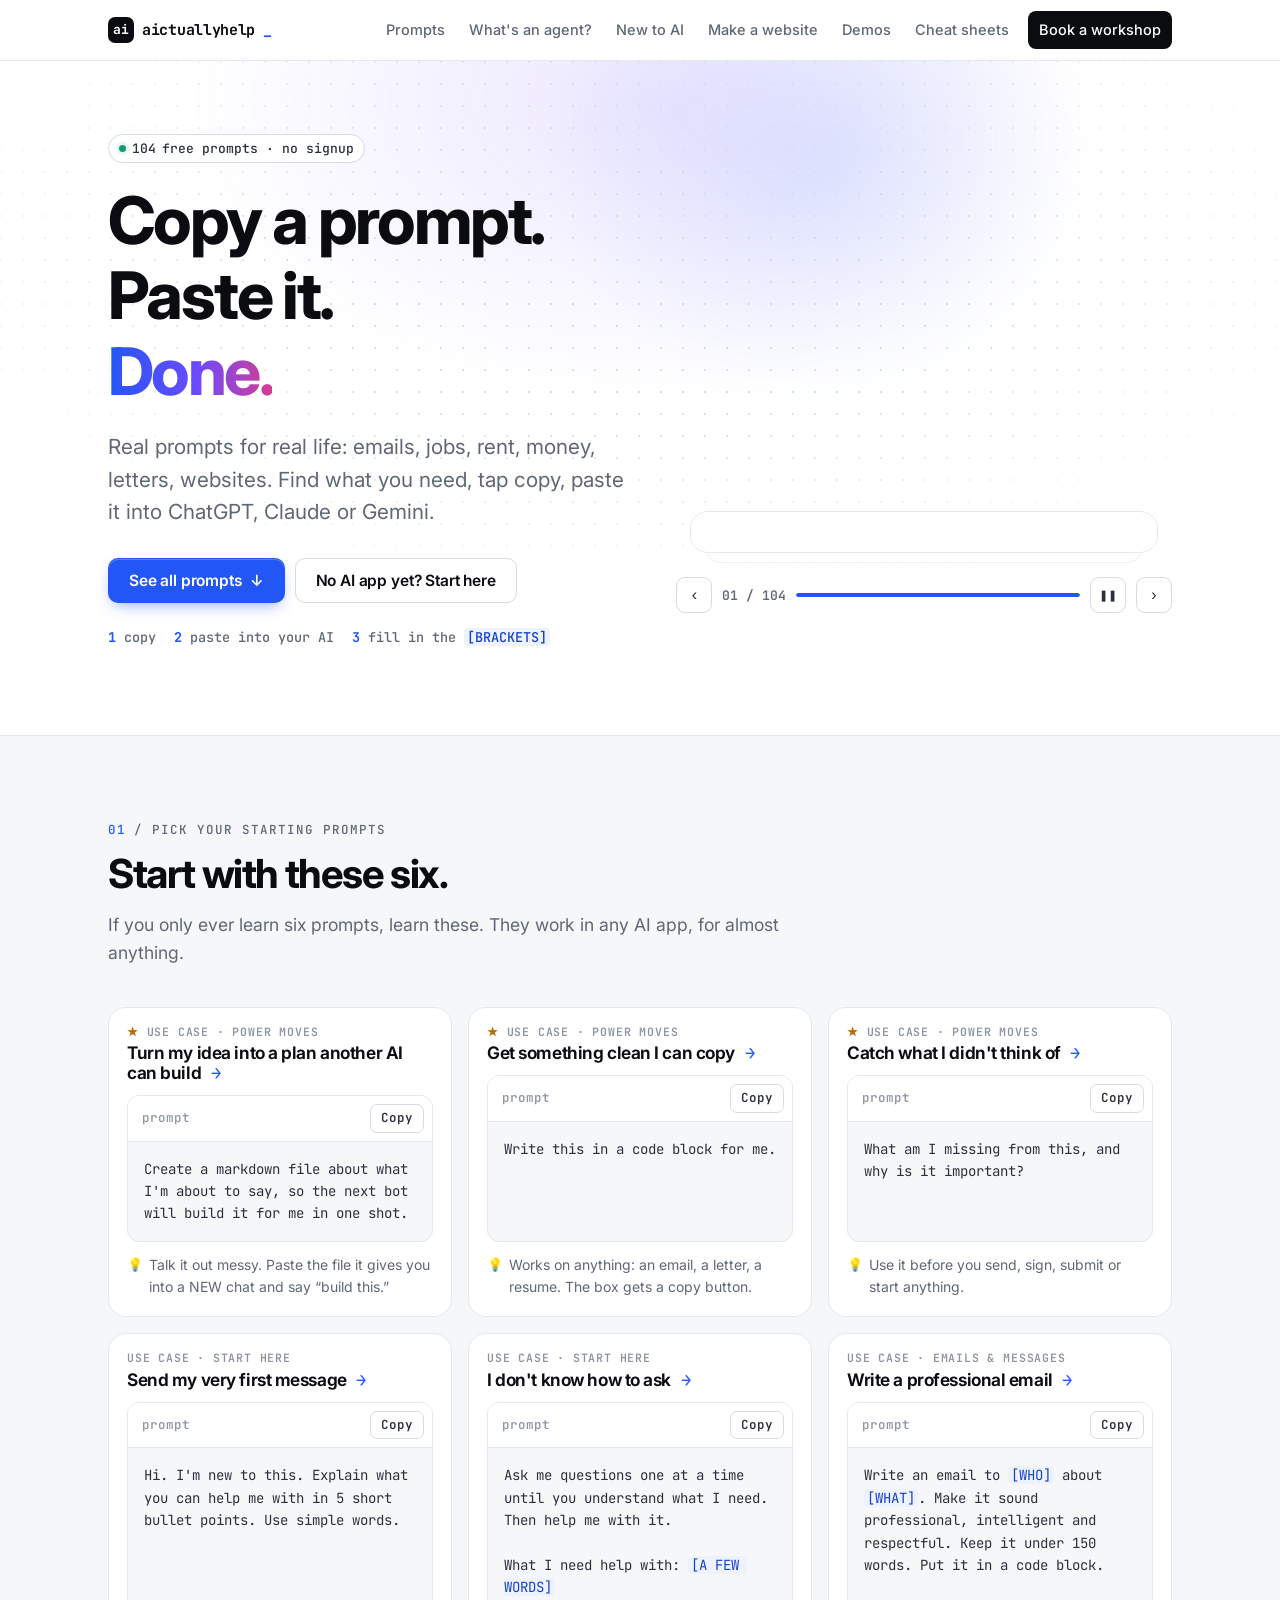
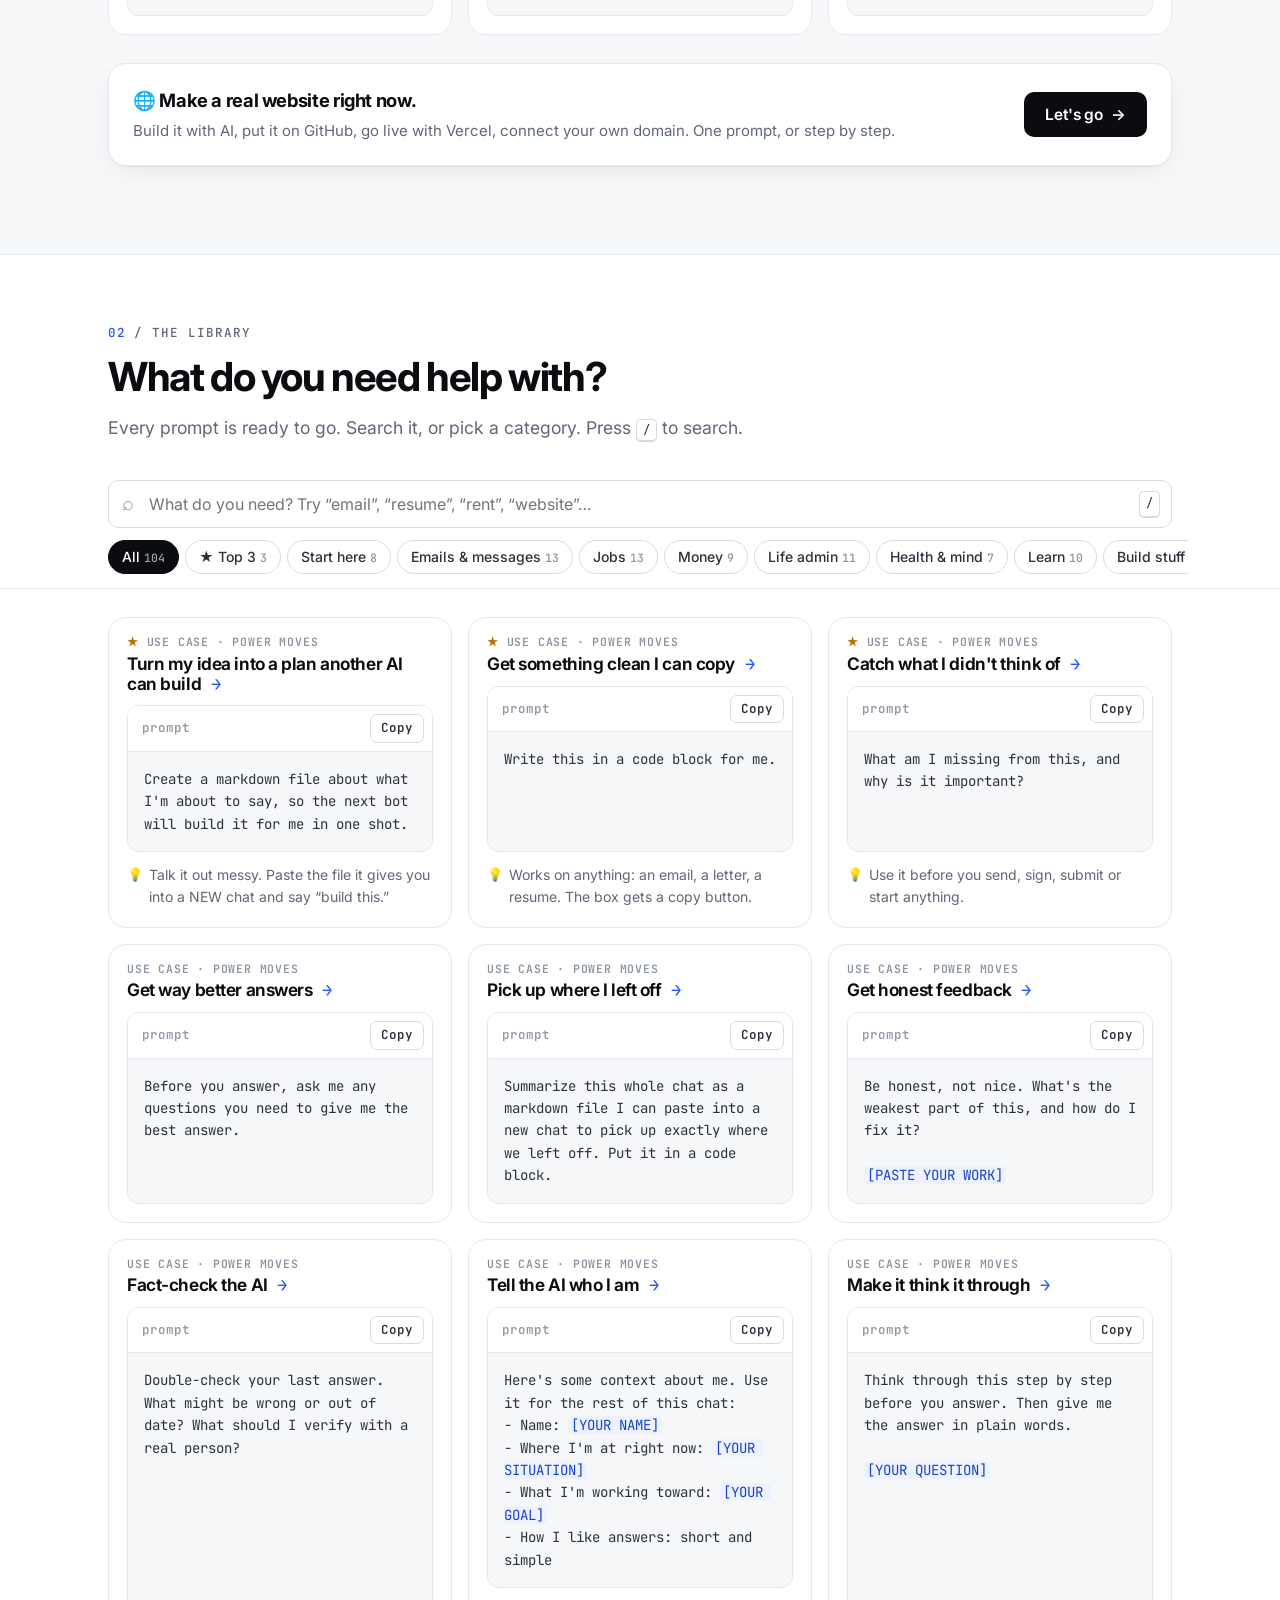
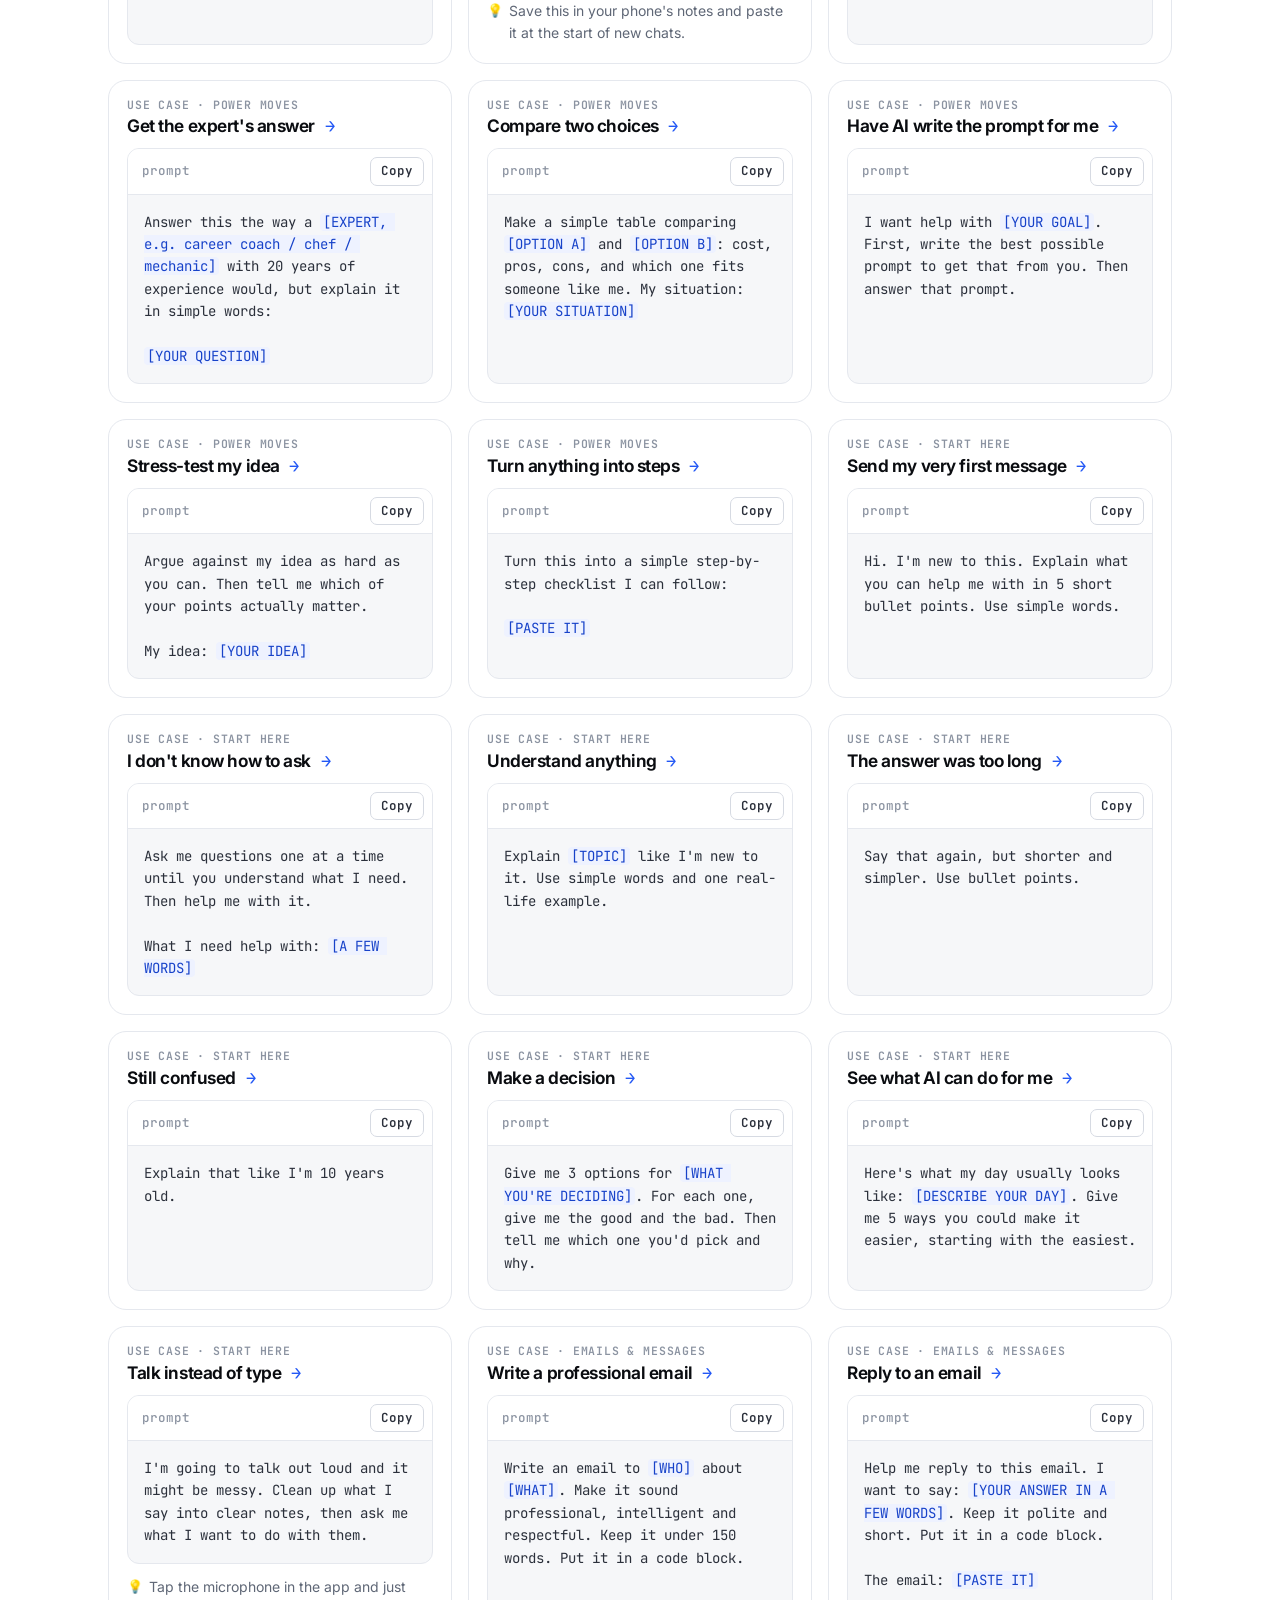
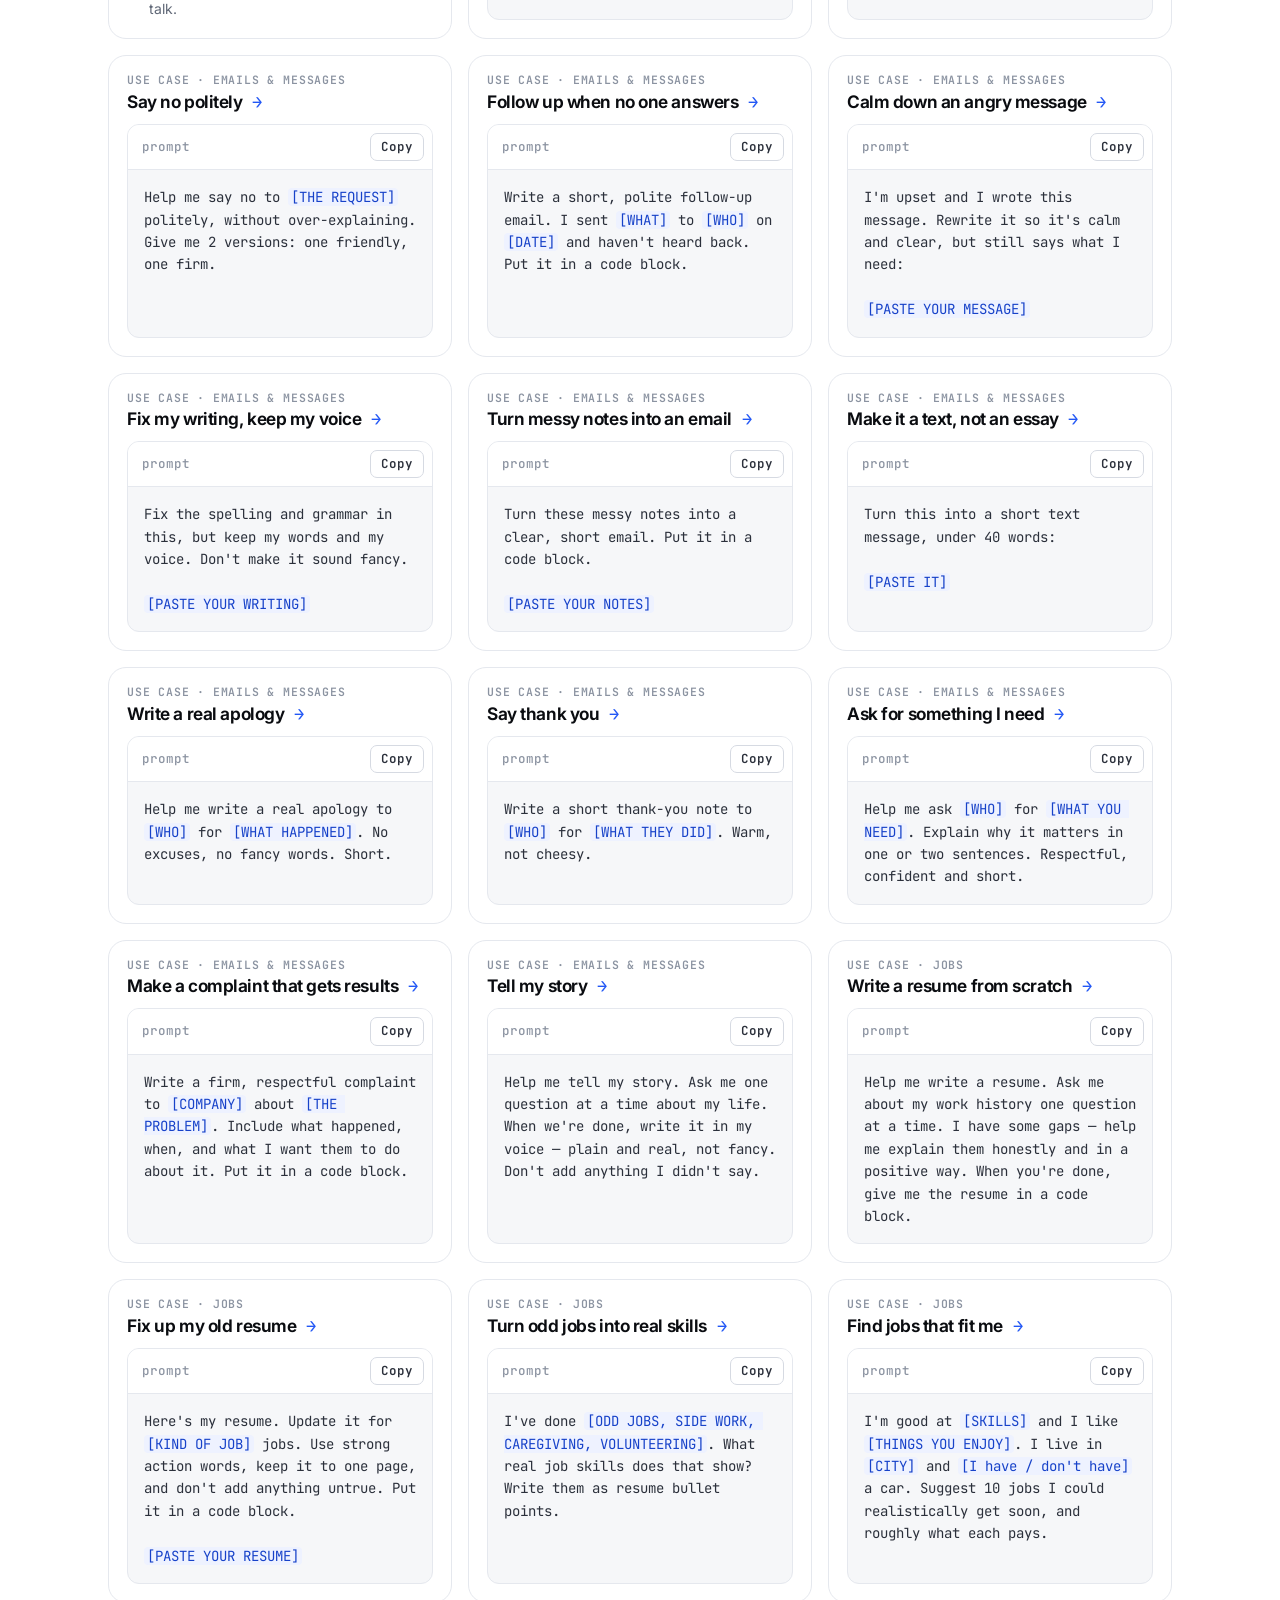
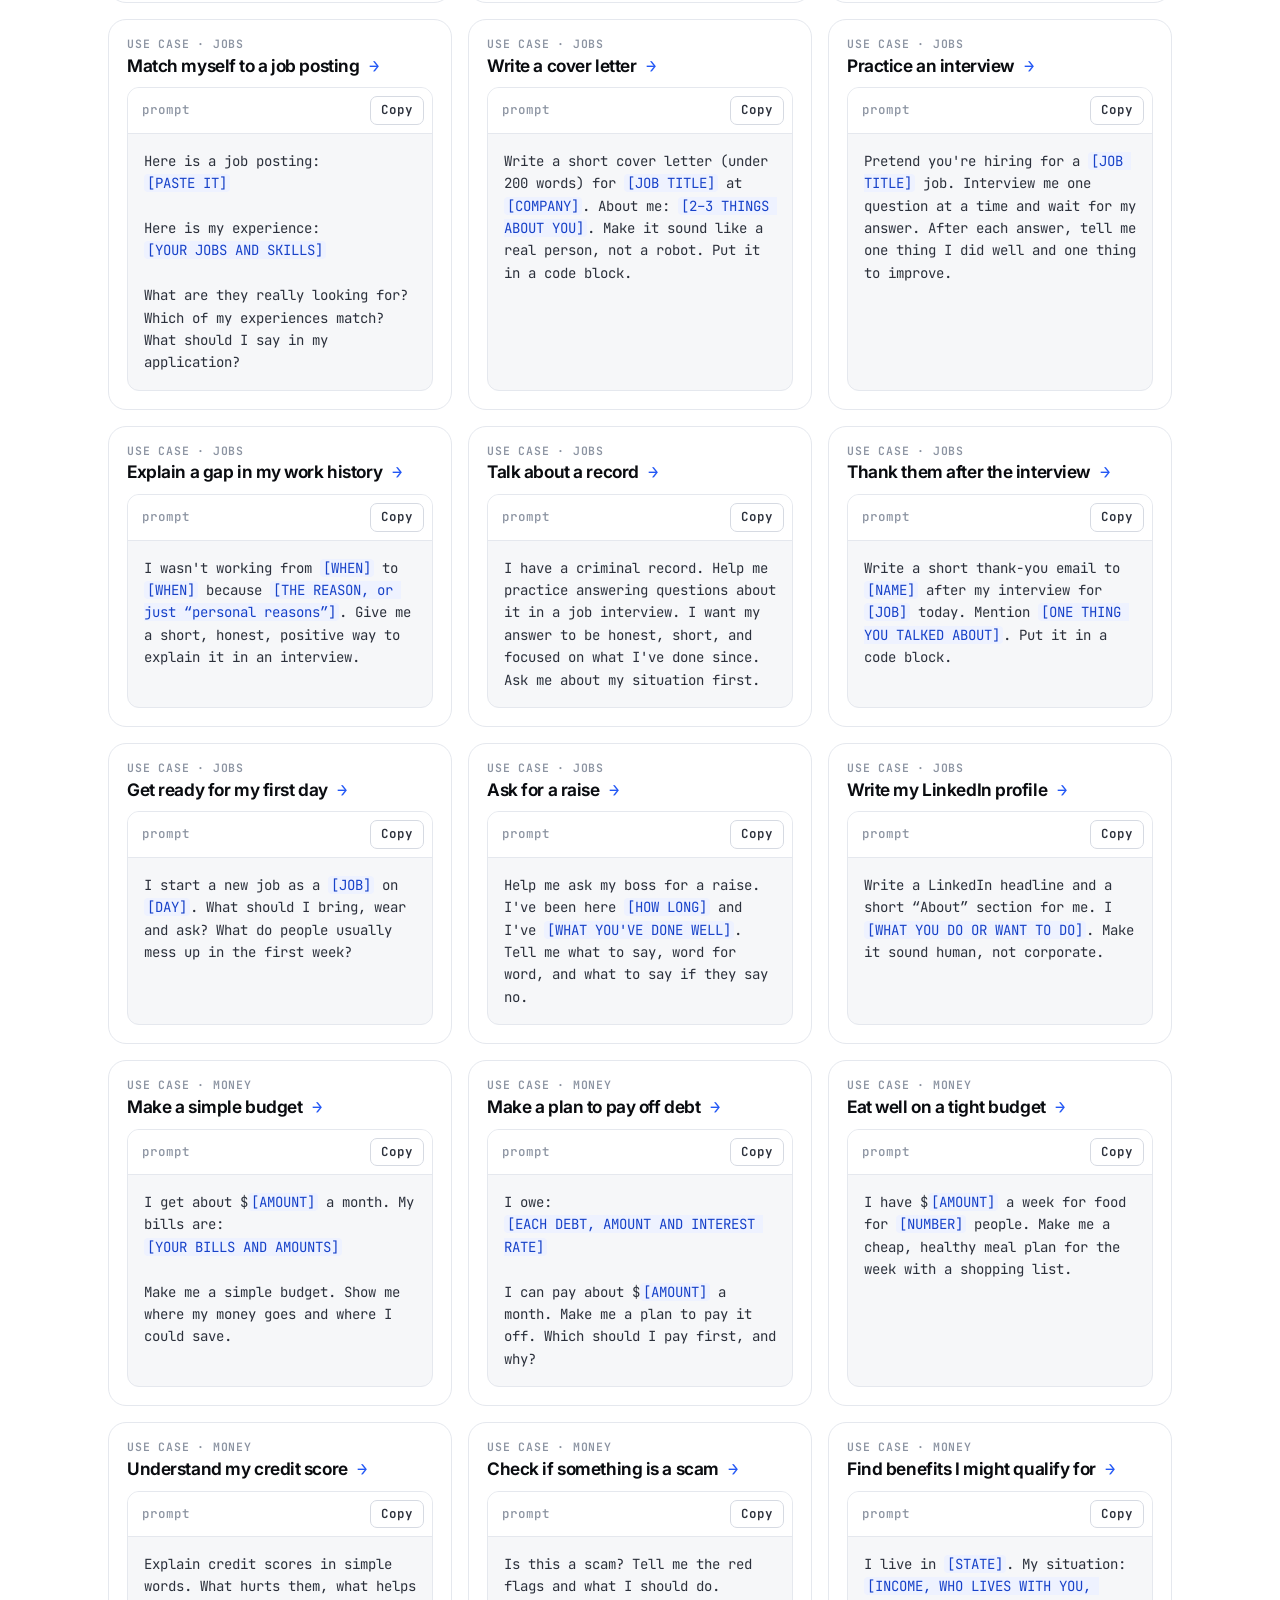
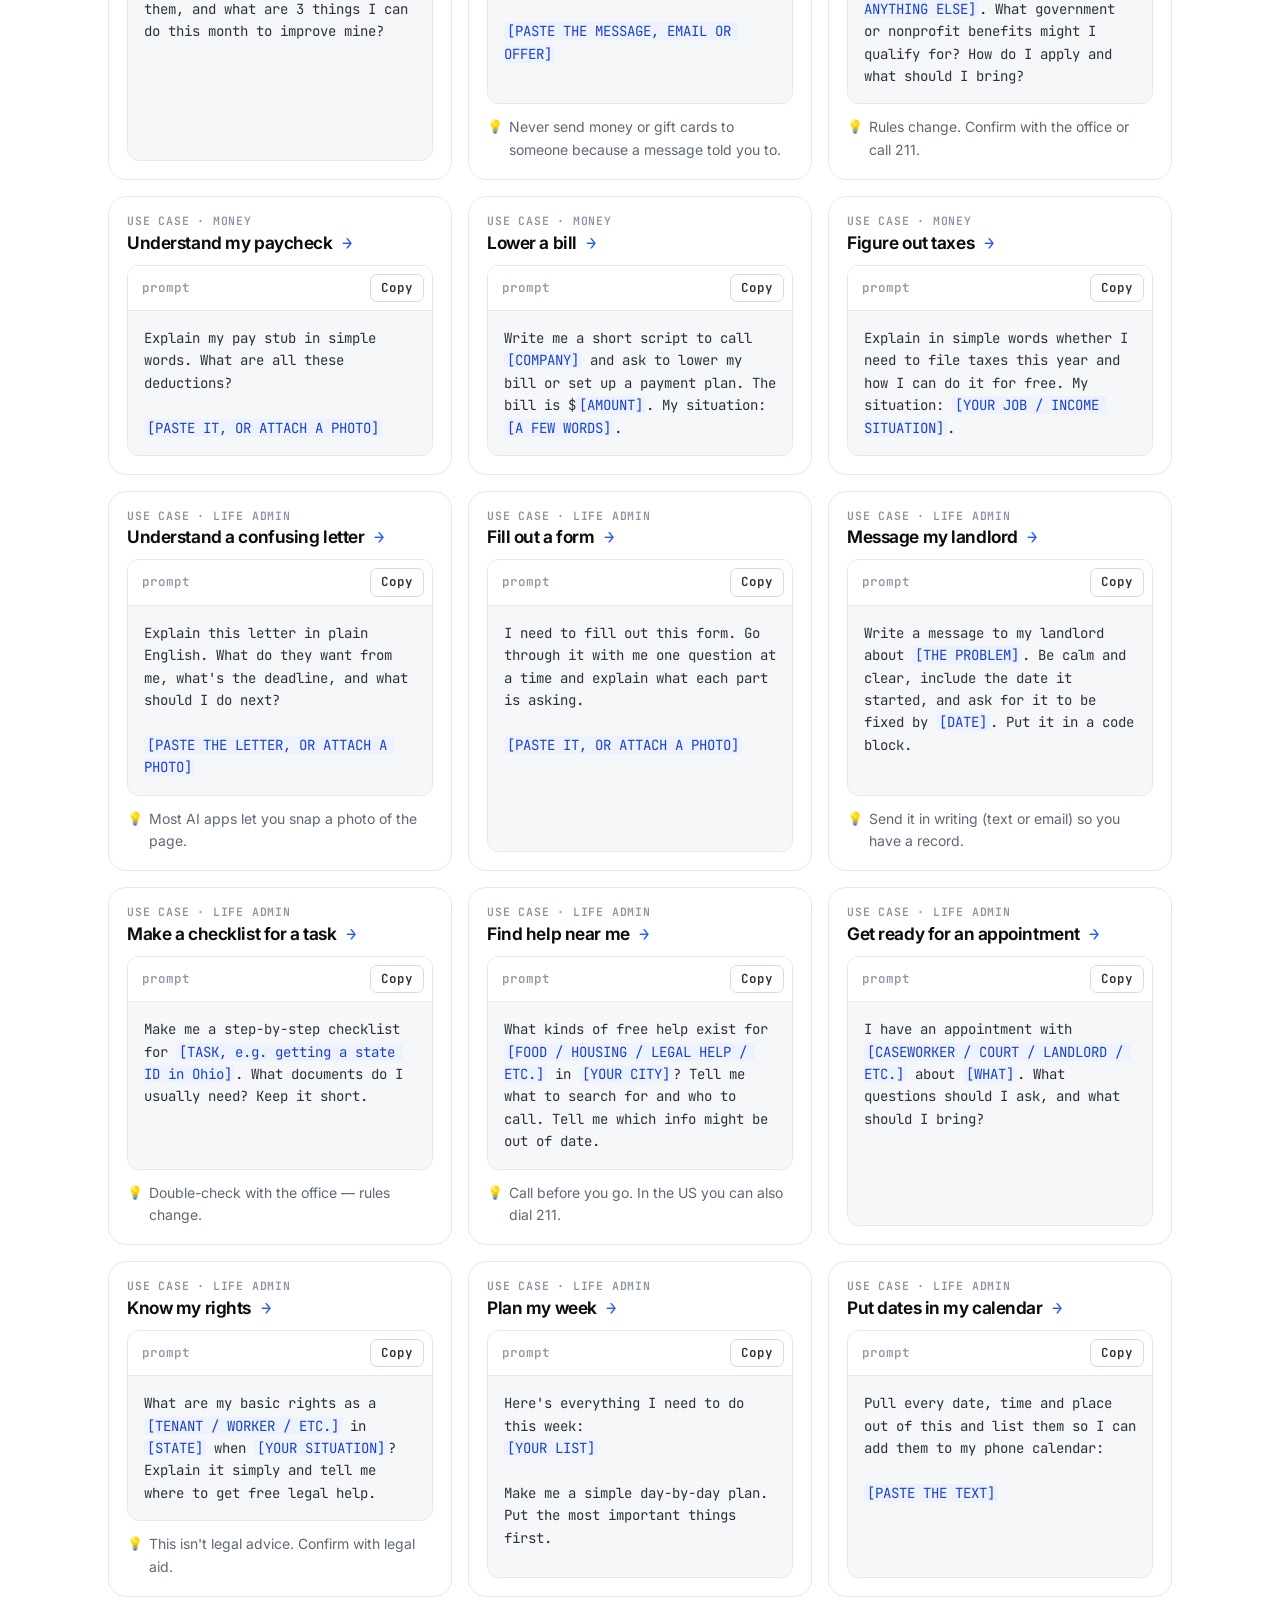
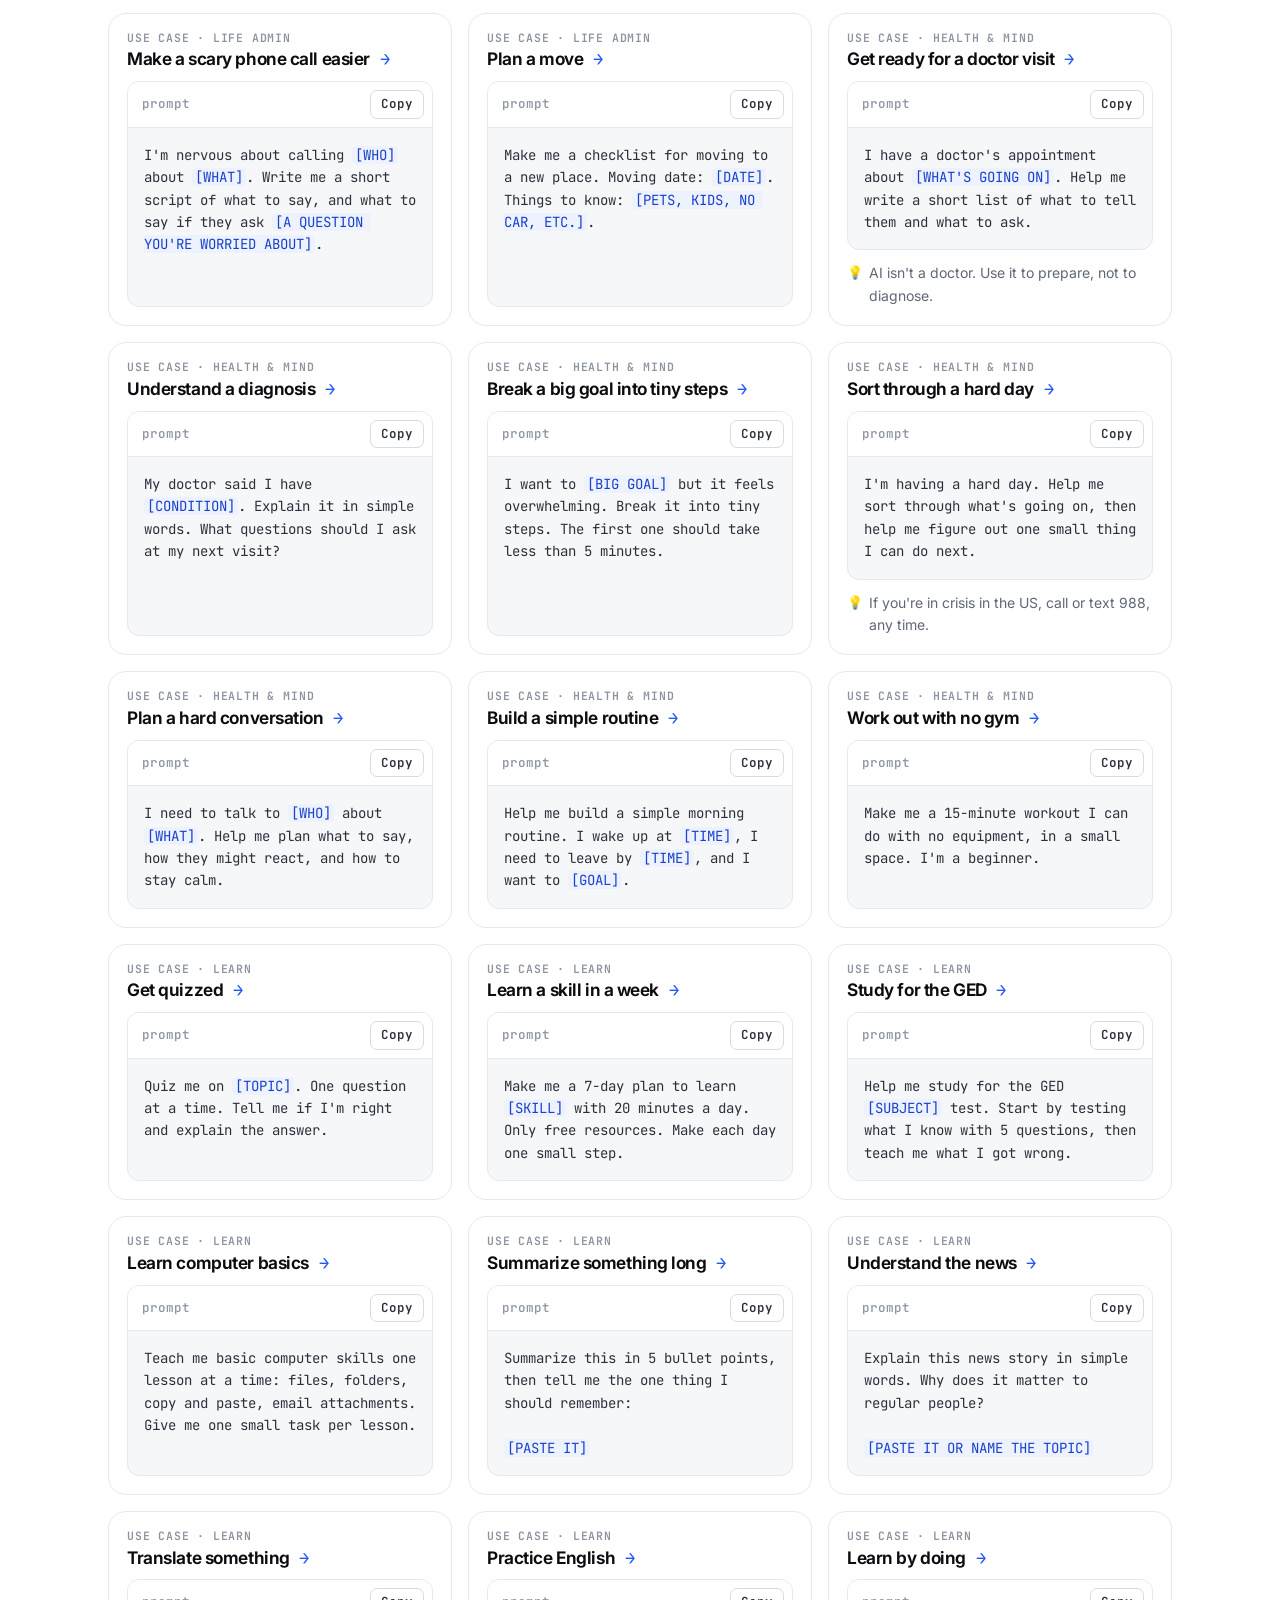
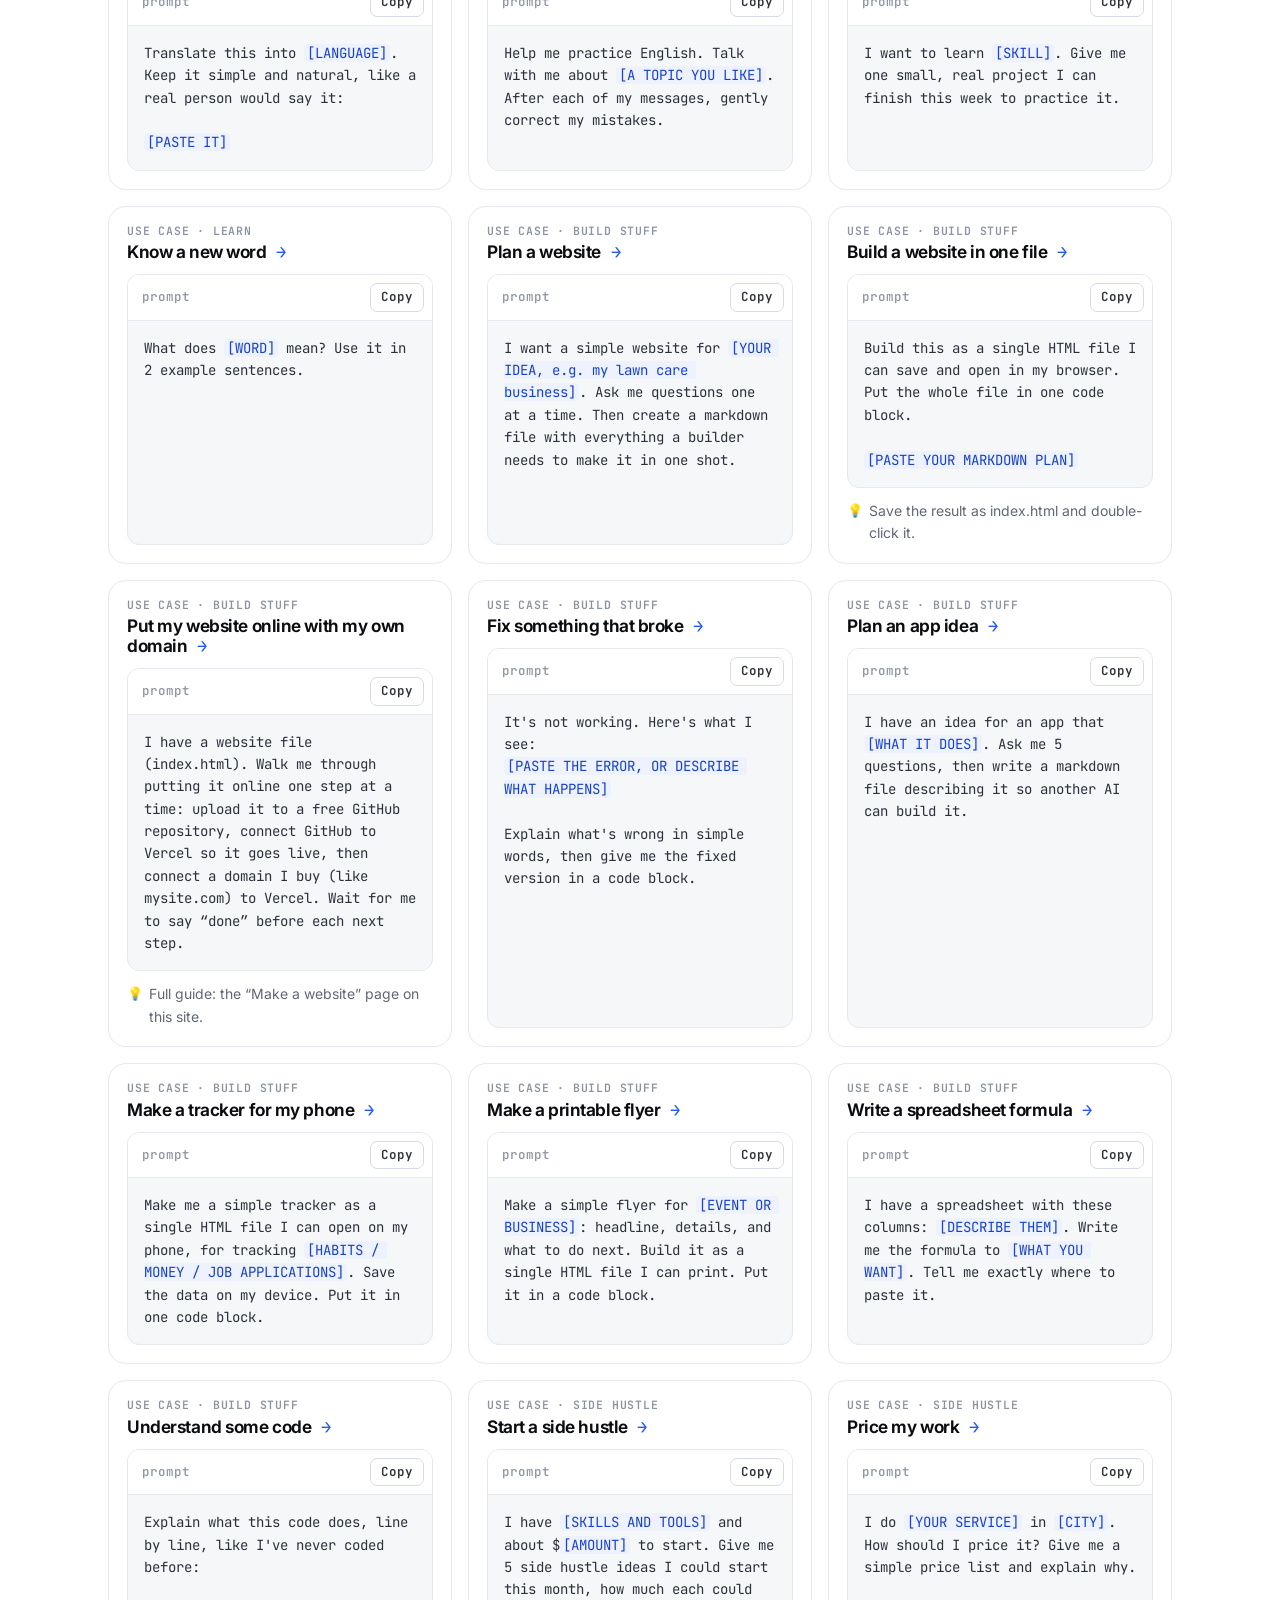
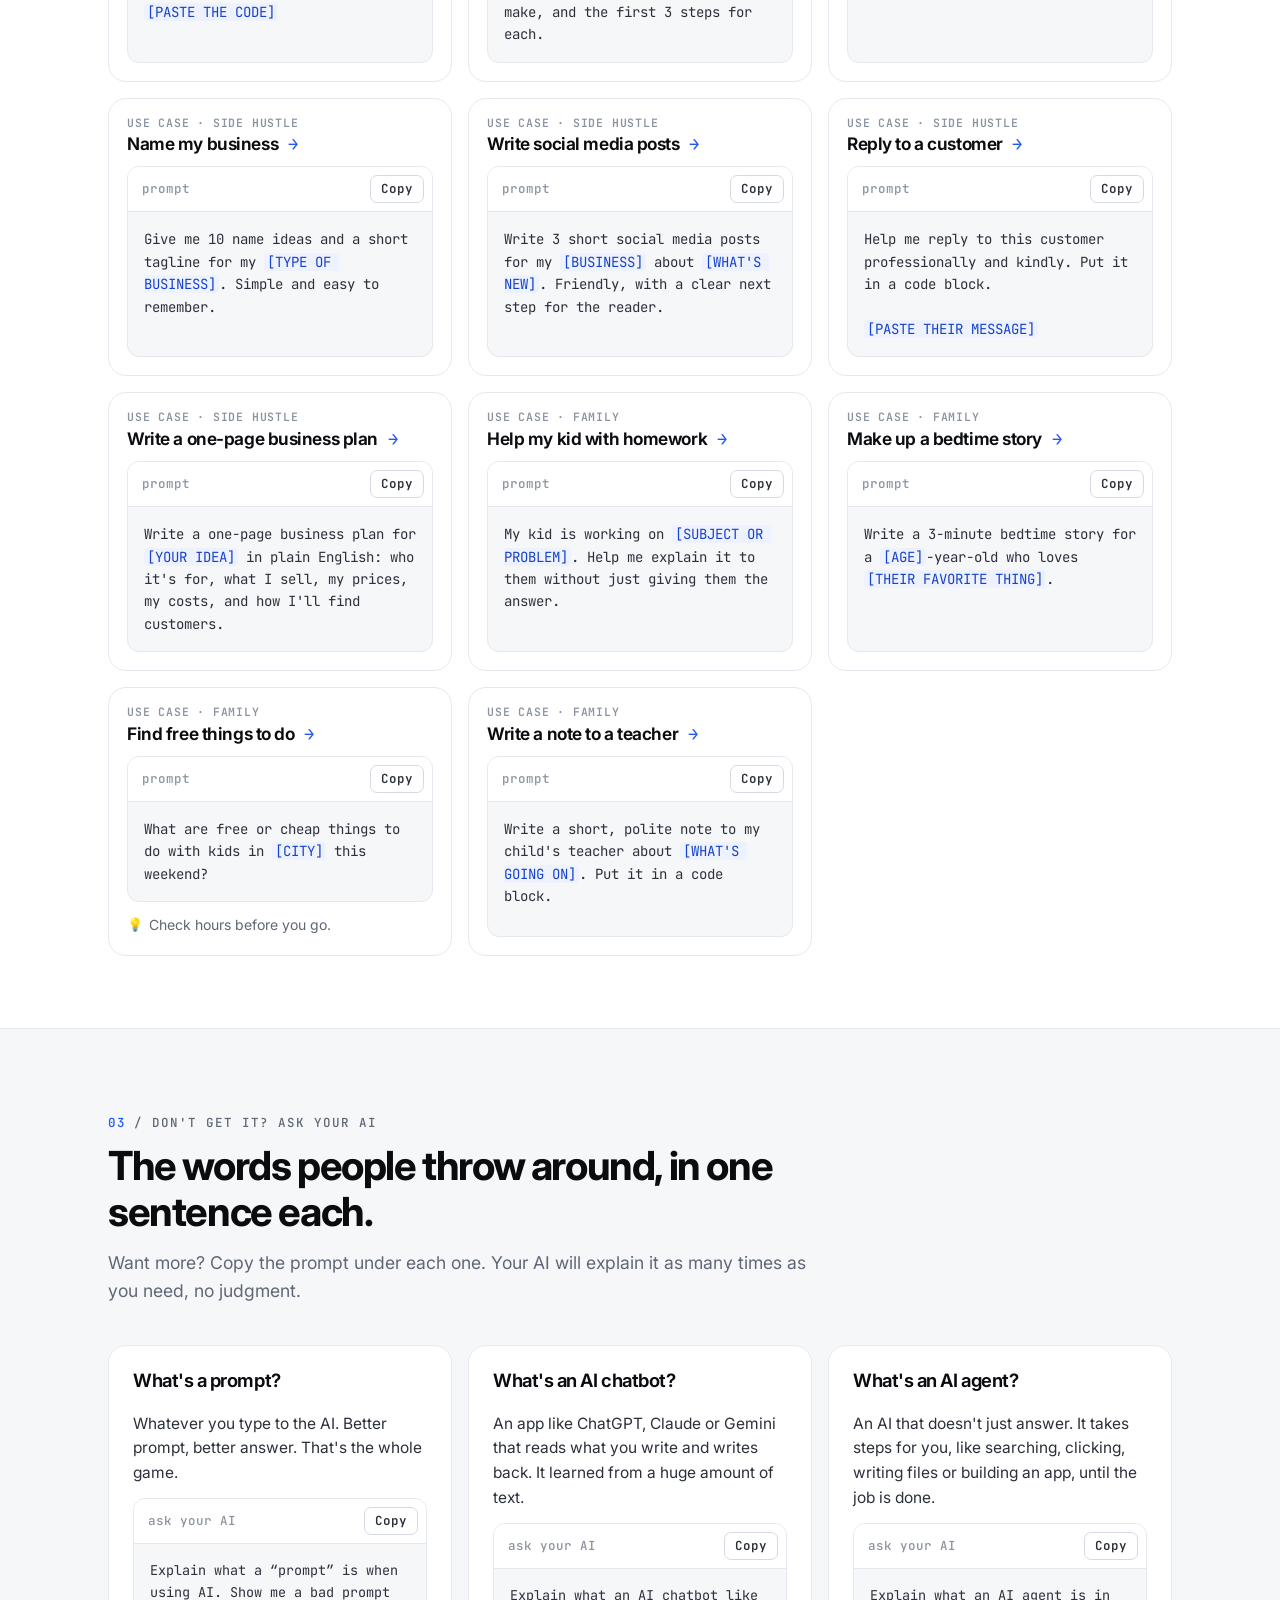
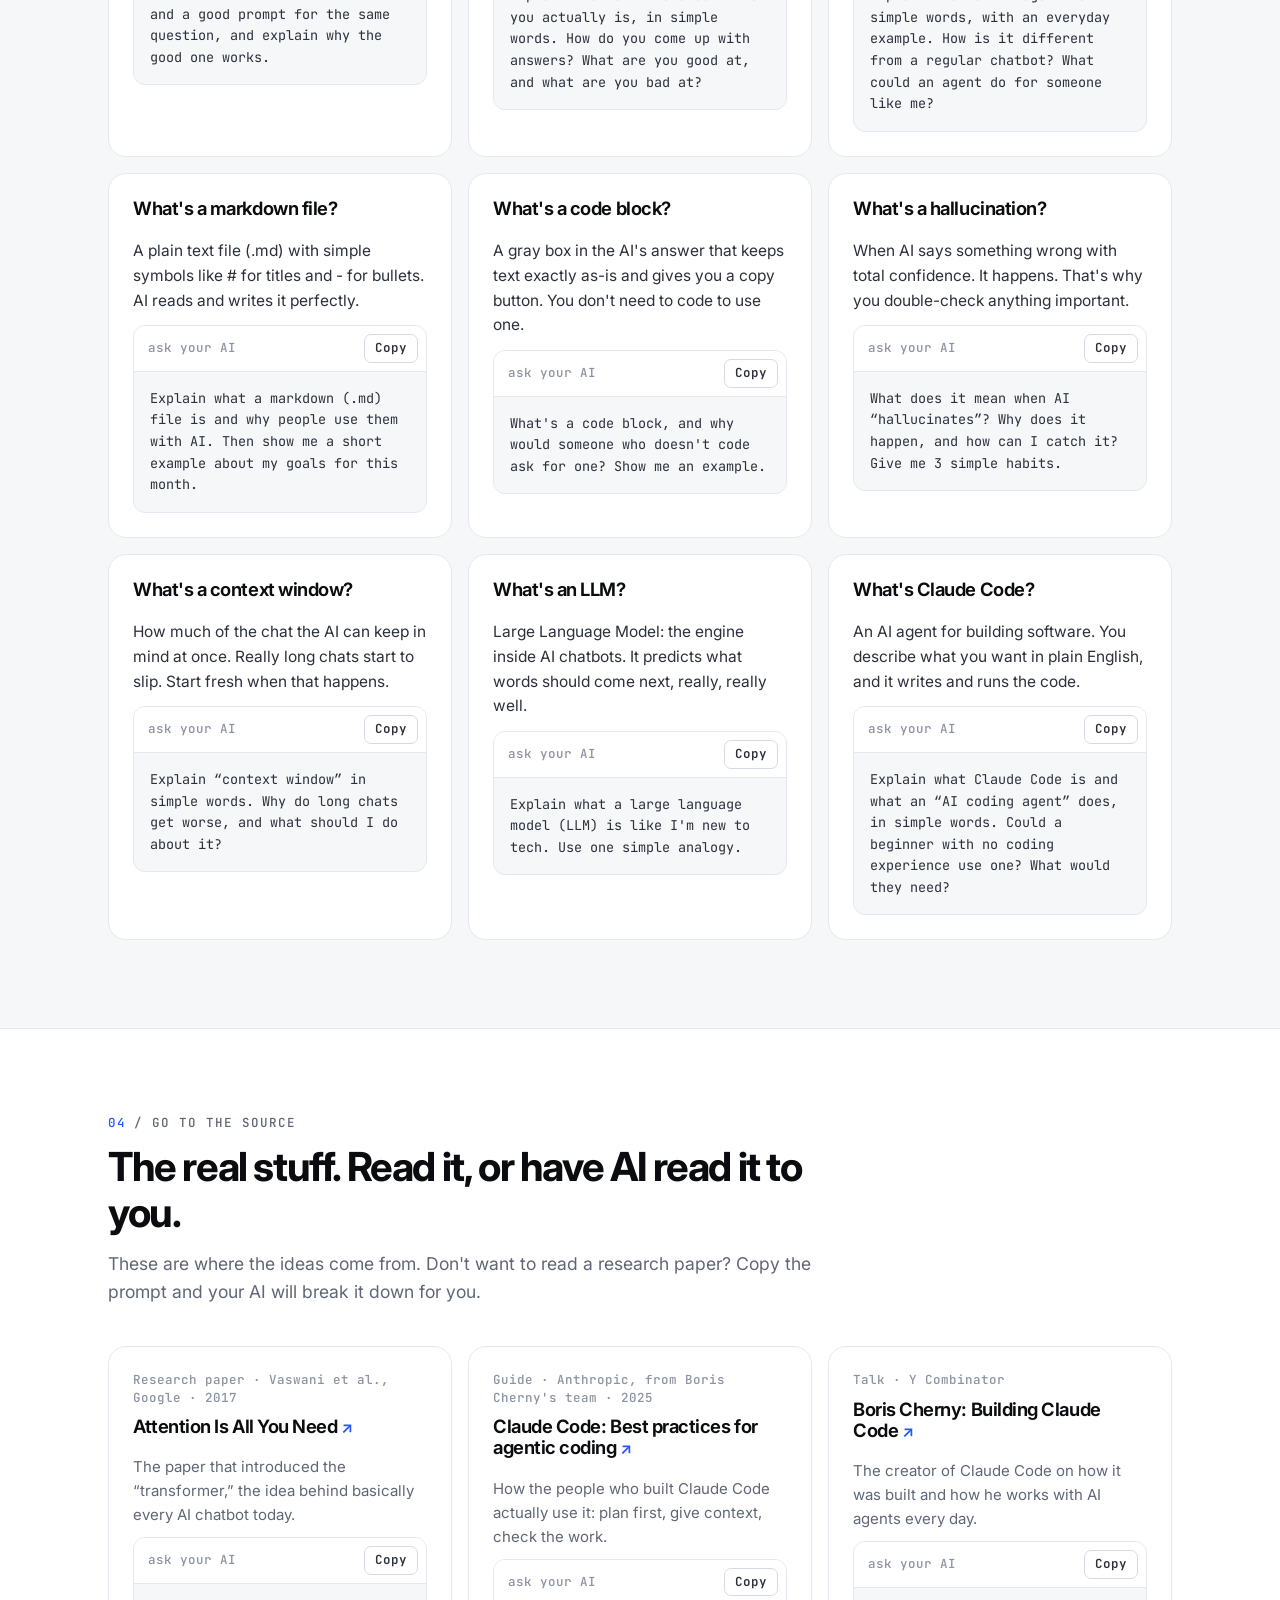
==== commit 31d44316: "Add 'Make a real website right now' page - Master prompt at the top that walks a beginner through th" ====
--- a/index.html
+++ b/index.html
@@ -17,7 +17,7 @@
       <a href="#library">Prompts</a>
       <a href="#explain">What's an agent?</a>
       <a href="start.html">New to AI</a>
-      <a href="prompts.html">Prompt builder</a>
+      <a href="website.html">Make a website</a>
       <a href="lab.html">Demos</a>
       <a href="cheatsheets.html">Cheat sheets</a>
       <a href="workshops.html" class="nav-cta">Book a workshop</a>
@@ -51,6 +51,10 @@
           <p>If you only ever learn six prompts, learn these. They work in any AI app, for almost anything.</p>
         </div>
         <div class="prompt-list" id="starterList" style="padding:0"></div>
+        <div class="cta-strip">
+          <div><b>🌐 Make a real website right now.</b><p>Build it with AI, put it on GitHub, go live with Vercel, connect your own domain. One prompt, or step by step.</p></div>
+          <a class="btn btn-dark" href="website.html">Let's go <span class="arrow">→</span></a>
+        </div>
       </div>
     </section>
 
@@ -131,7 +135,7 @@
       <a class="logo" href="index.html"><span class="logo-mark">ai</span>aictuallyhelp</a>
       <p style="margin-top:14px">A free, hands-on way to learn AI — built for people starting over. Not a product. Not a pitch.</p>
     </div>
-    <div><h4>Learn</h4><ul><li><a href="index.html#library">All prompts</a></li><li><a href="start.html">New to AI</a></li><li><a href="prompts.html">Prompt builder</a></li><li><a href="lab.html">Demos</a></li></ul></div>
+    <div><h4>Learn</h4><ul><li><a href="index.html#library">All prompts</a></li><li><a href="start.html">New to AI</a></li><li><a href="website.html">Make a website</a></li><li><a href="prompts.html">Prompt builder</a></li><li><a href="lab.html">Demos</a></li></ul></div>
     <div><h4>Print</h4><ul><li><a href="cheatsheets.html">Cheat sheets</a></li><li><a href="cheatsheets.html#flyer">Workshop flyer</a></li></ul></div>
     <div><h4>Organizations</h4><ul><li><a href="workshops.html">Book a workshop</a></li><li><a href="mailto:Roman@aictuallyhelp.com">Roman@aictuallyhelp.com</a></li><li><a href="https://github.com/rawmware/aictuallyhelp">Source on GitHub</a></li></ul></div>
   </div></footer>
--- a/assets/site.css
+++ b/assets/site.css
@@ -672,3 +672,22 @@
 .source p { margin: 0; color: var(--muted); font-size: 15px; }
 .source .codebox pre { font-size: 13.5px; }
 @media (max-width: 480px) { .btn { white-space: normal; text-align: center; line-height: 1.25; } }
+
+/* ---------- website page ---------- */
+.flow { display: grid; gap: 12px; grid-template-columns: 1fr; align-items: stretch; }
+@media (min-width: 980px) { .flow { grid-template-columns: 1fr auto 1fr auto 1fr auto 1fr; } }
+.flow-step { background: #fff; border: 1px solid var(--line); border-radius: var(--radius-lg); padding: 20px; display: grid; gap: 6px; align-content: start; }
+.flow-step b { font-size: 1.1rem; }
+.flow-step span:last-child { color: var(--muted); font-size: 15px; }
+.flow-ic { font-size: 26px; width: 44px; height: 44px; display: grid; place-items: center; border-radius: 10px; background: var(--bg-soft); border: 1px solid var(--line); margin-bottom: 6px; }
+.flow-arrow { display: grid; place-items: center; color: var(--blue); font: 600 20px/1 var(--mono); }
+@media (max-width: 979px) { .flow-arrow { transform: rotate(90deg); } }
+table.dns { width: 100%; border-collapse: collapse; font-size: 14.5px; min-width: 360px; }
+table.dns th, table.dns td { text-align: left; padding: 10px 14px; border-bottom: 1px solid var(--line); }
+table.dns th { font: 600 11.5px/1 var(--mono); text-transform: uppercase; letter-spacing: .06em; color: var(--faint); background: #fff; }
+table.dns tr:last-child td { border-bottom: 0; }
+.cta-strip { display: flex; flex-wrap: wrap; align-items: center; justify-content: space-between; gap: 16px; margin-top: 28px; padding: 22px 24px; border-radius: var(--radius-lg); background: #fff; border: 1px solid var(--line); box-shadow: var(--shadow); }
+.cta-strip b { font-size: 1.15rem; letter-spacing: -.02em; }
+.cta-strip p { margin: 4px 0 0; color: var(--muted); font-size: 15px; }
+.step > .body { min-width: 0; }
+@media (max-width: 600px) { .step { grid-template-columns: minmax(0, 1fr); } }
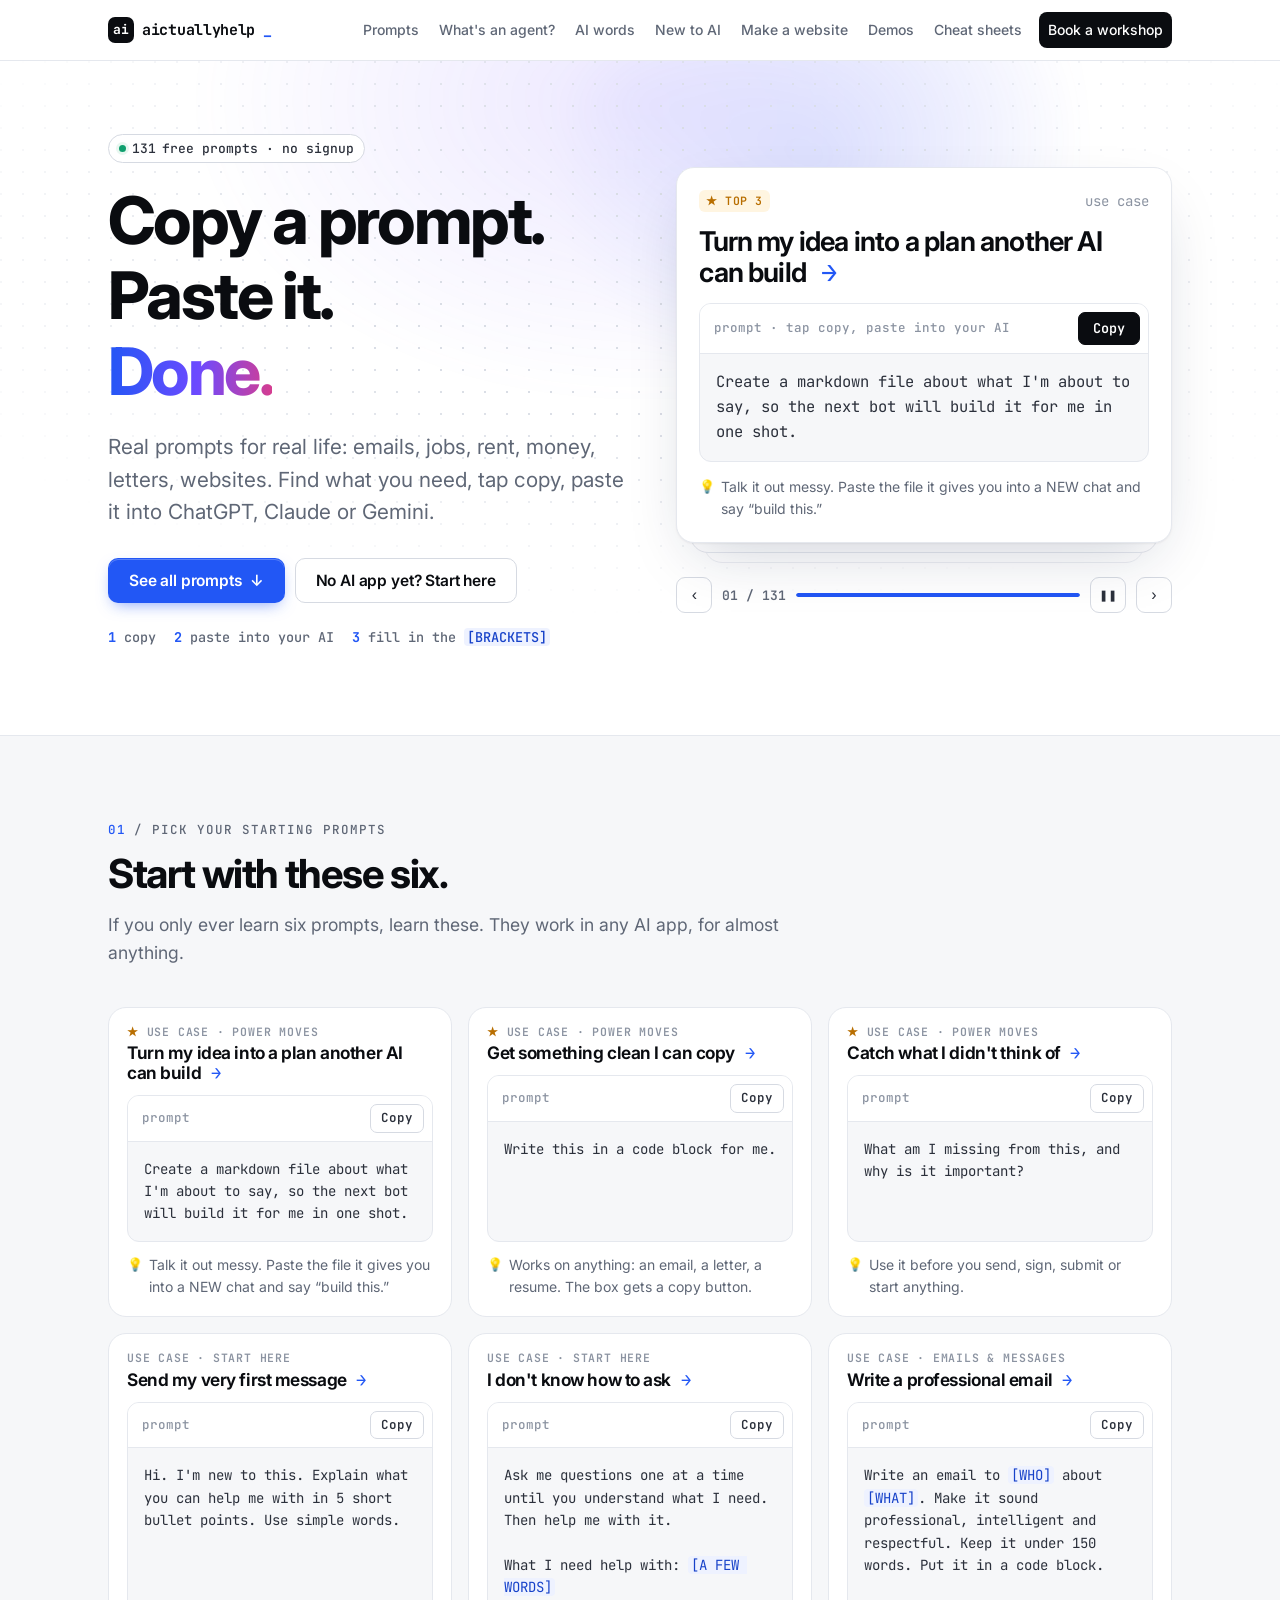
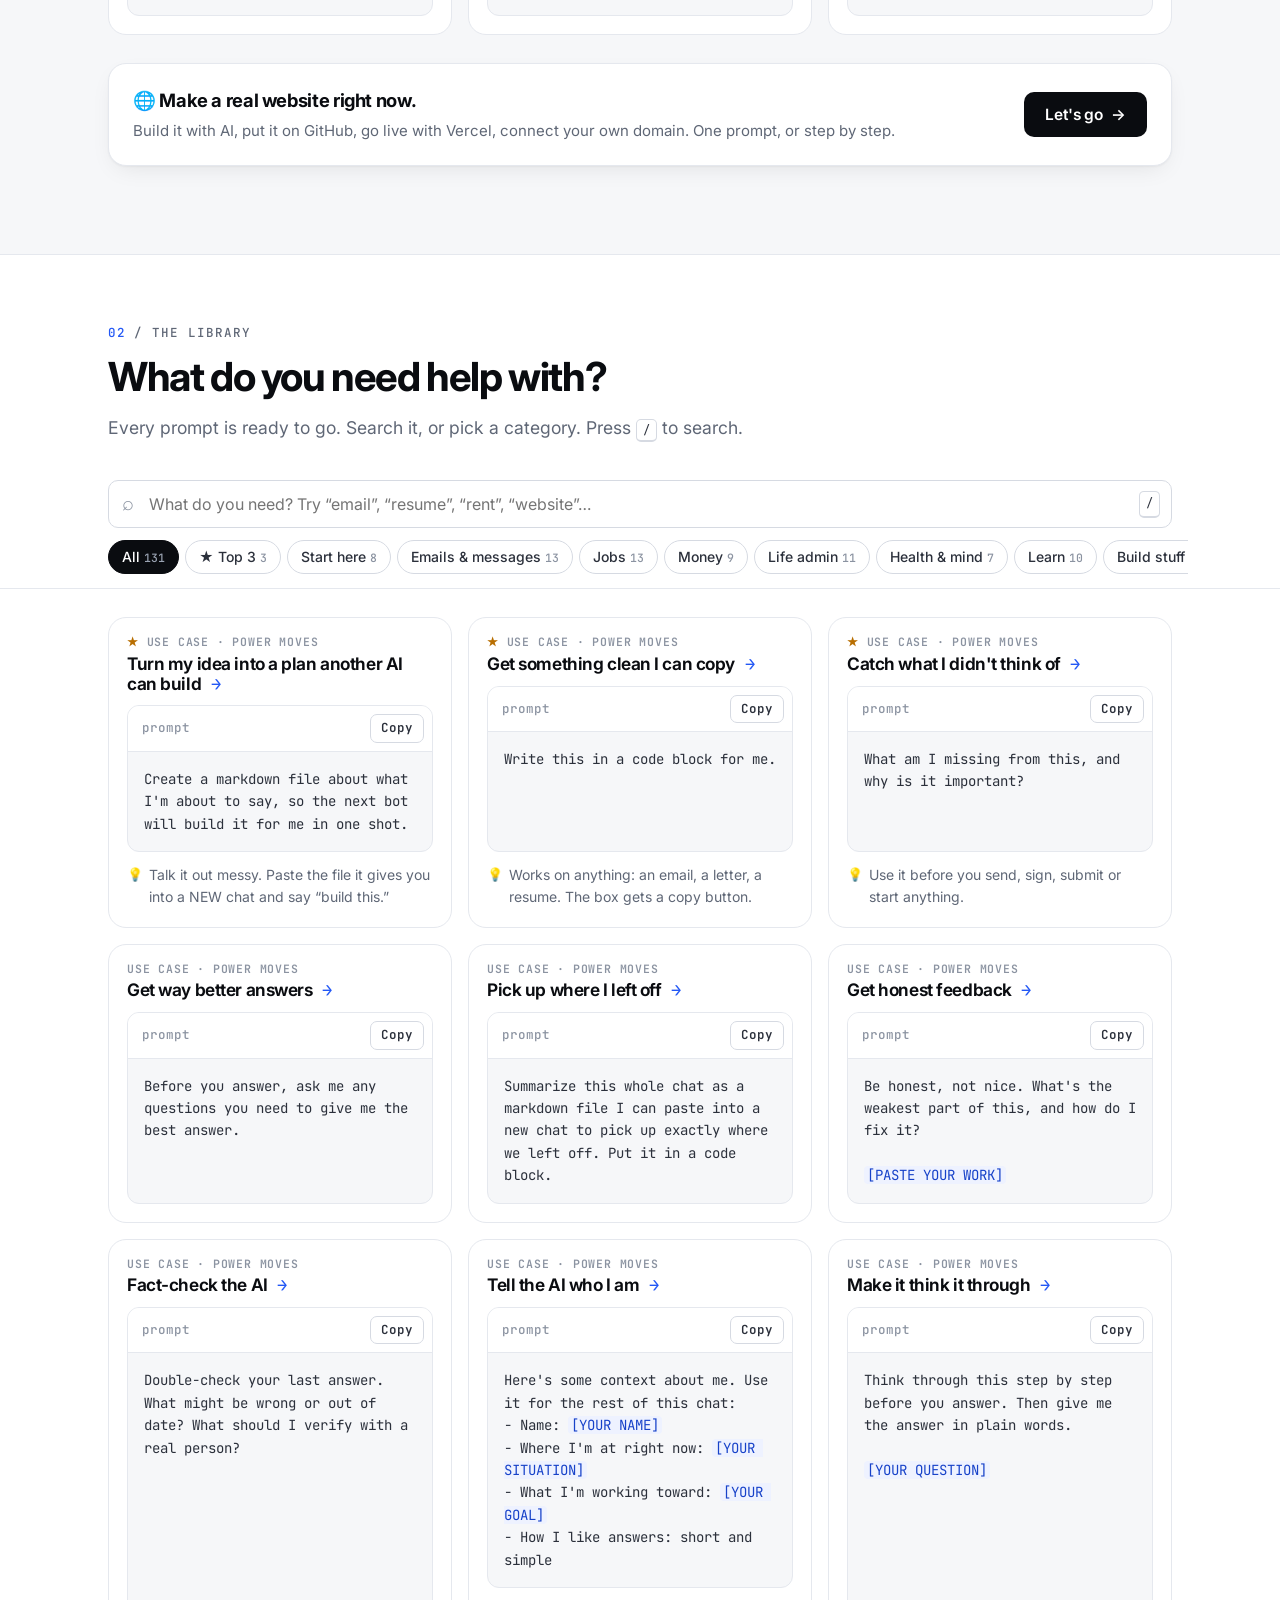
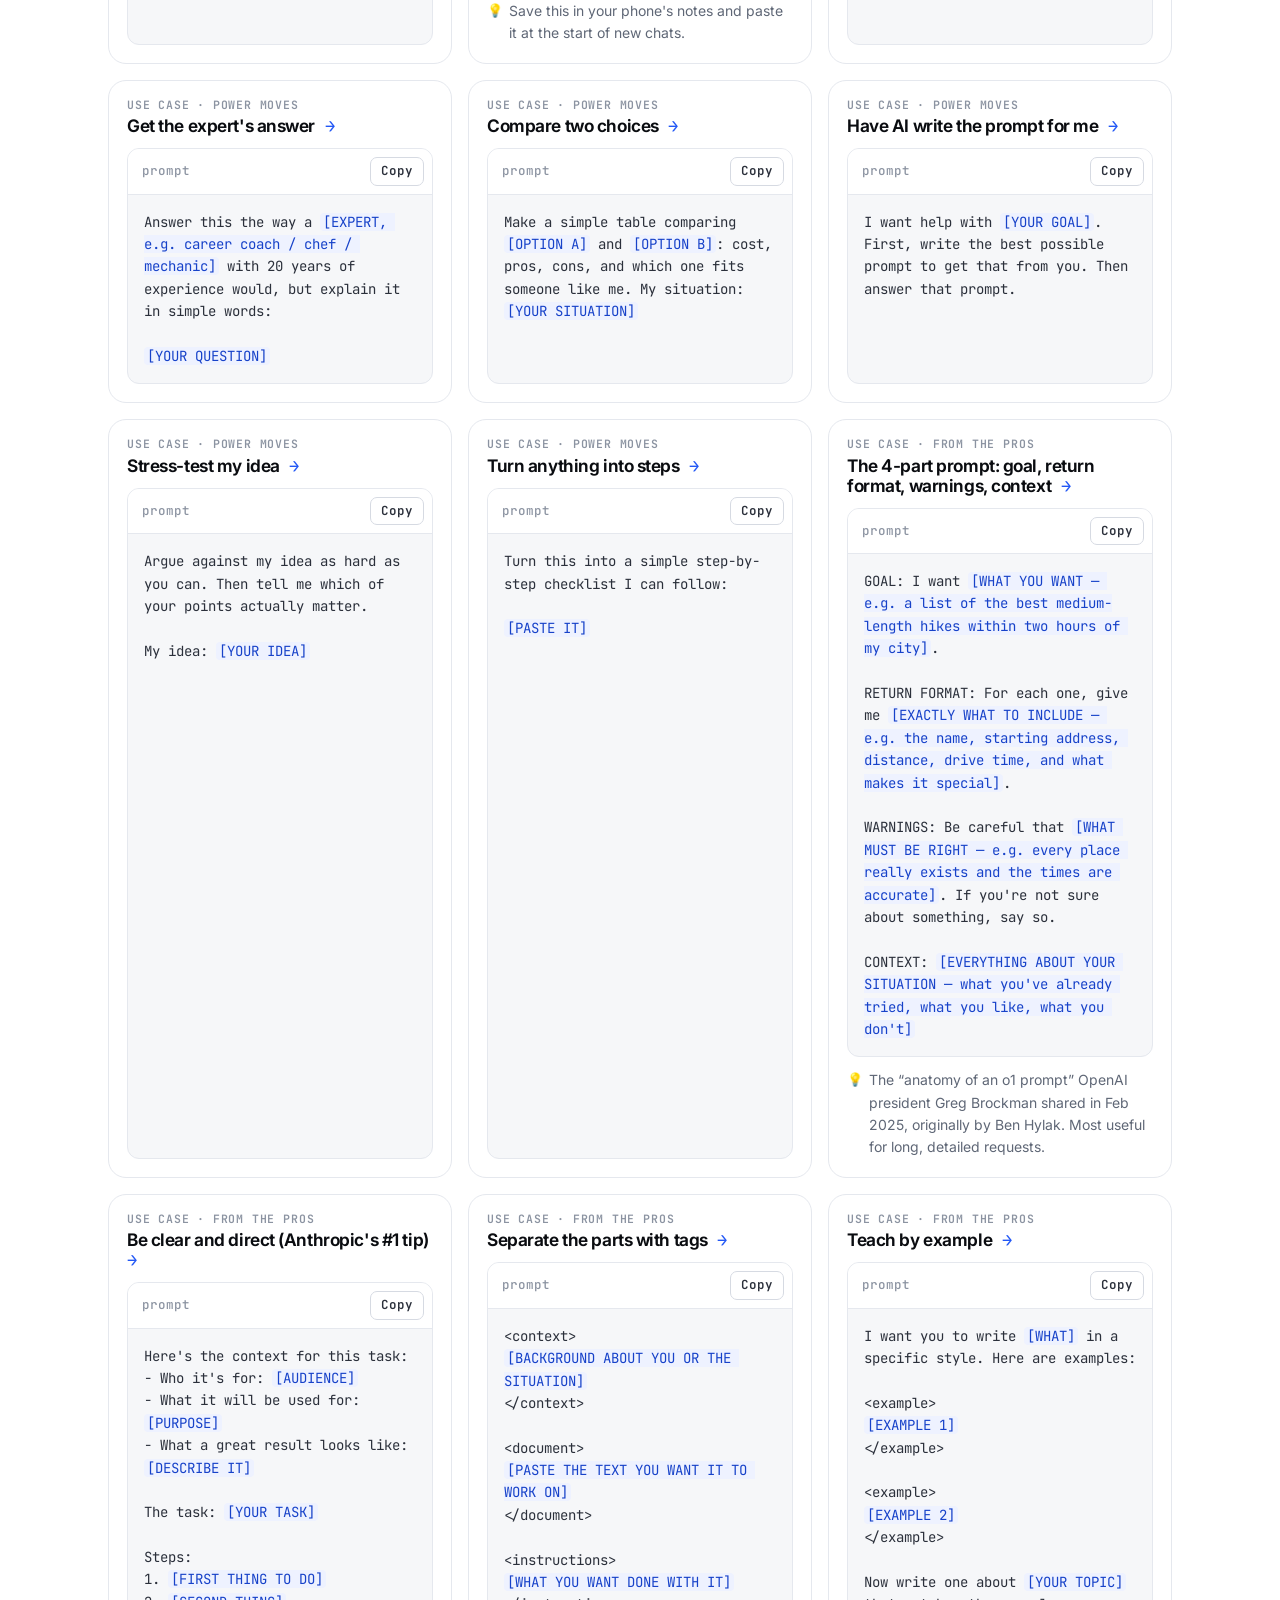
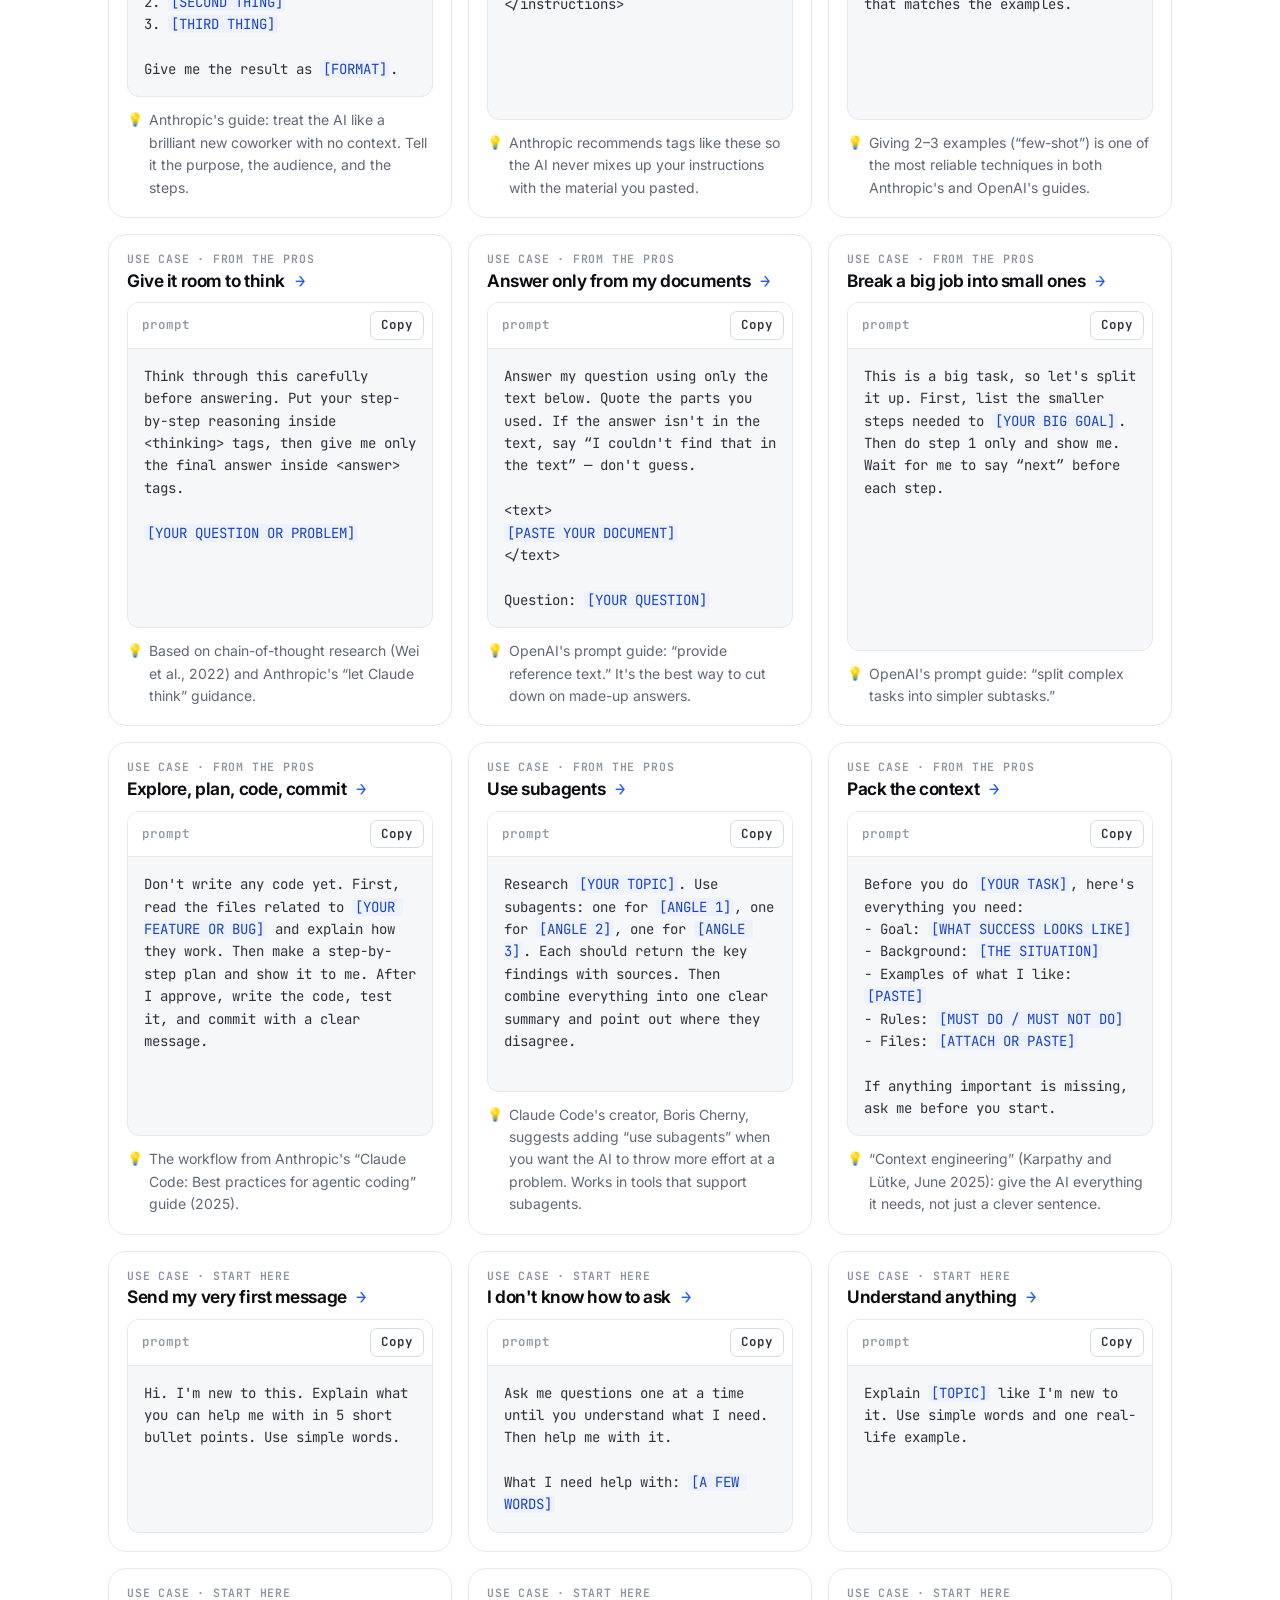
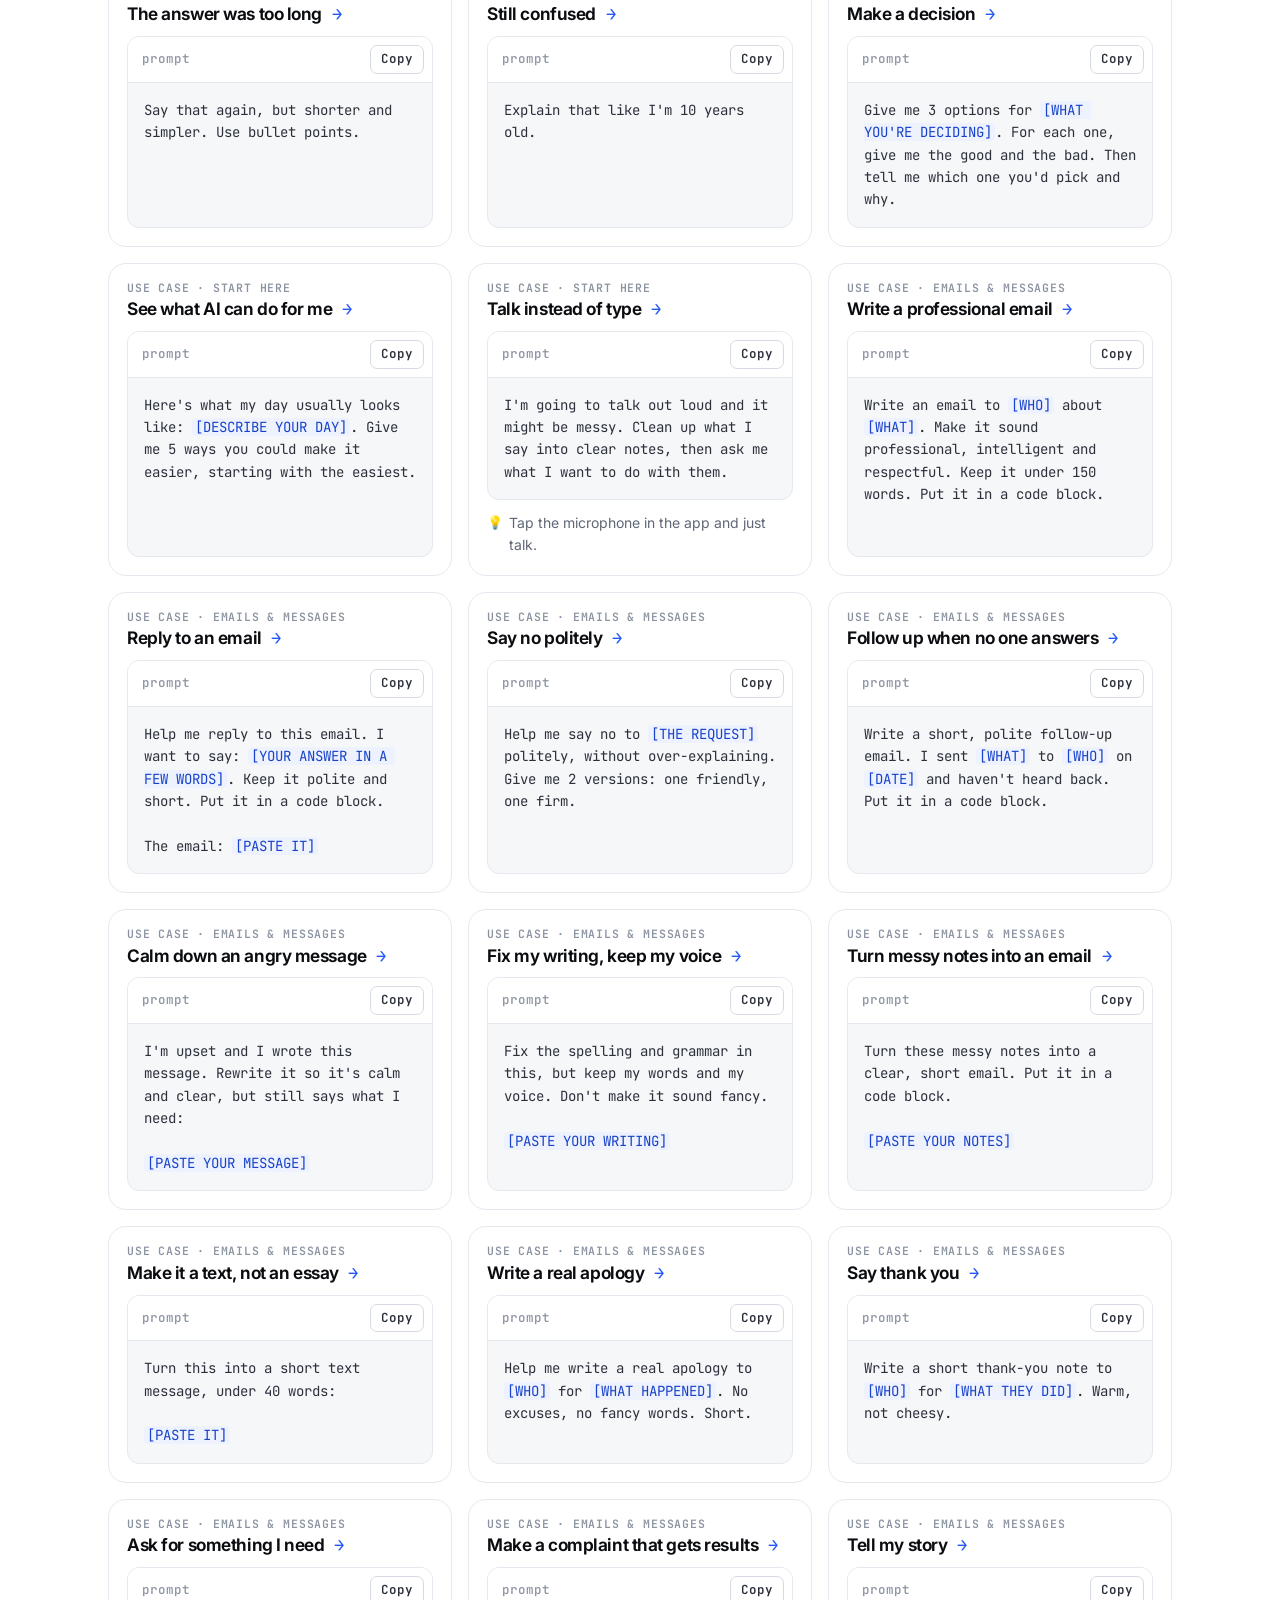
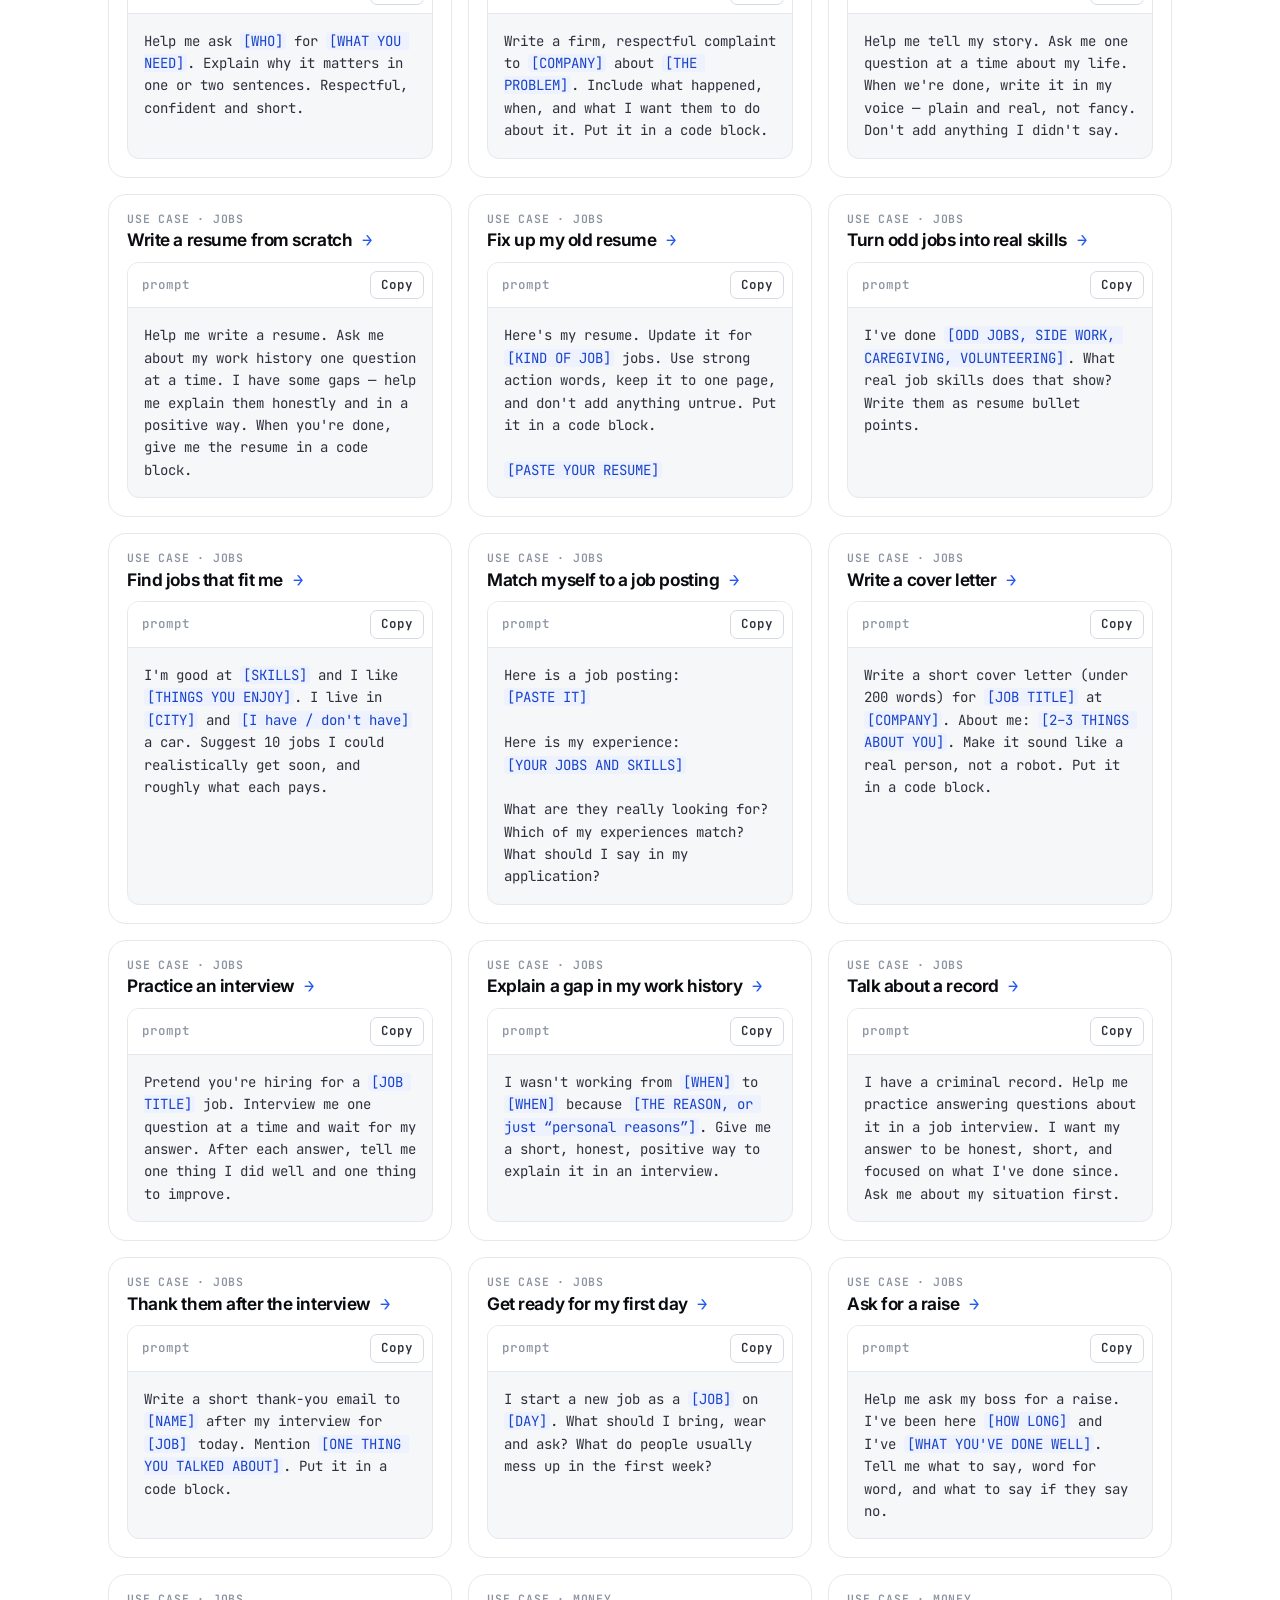
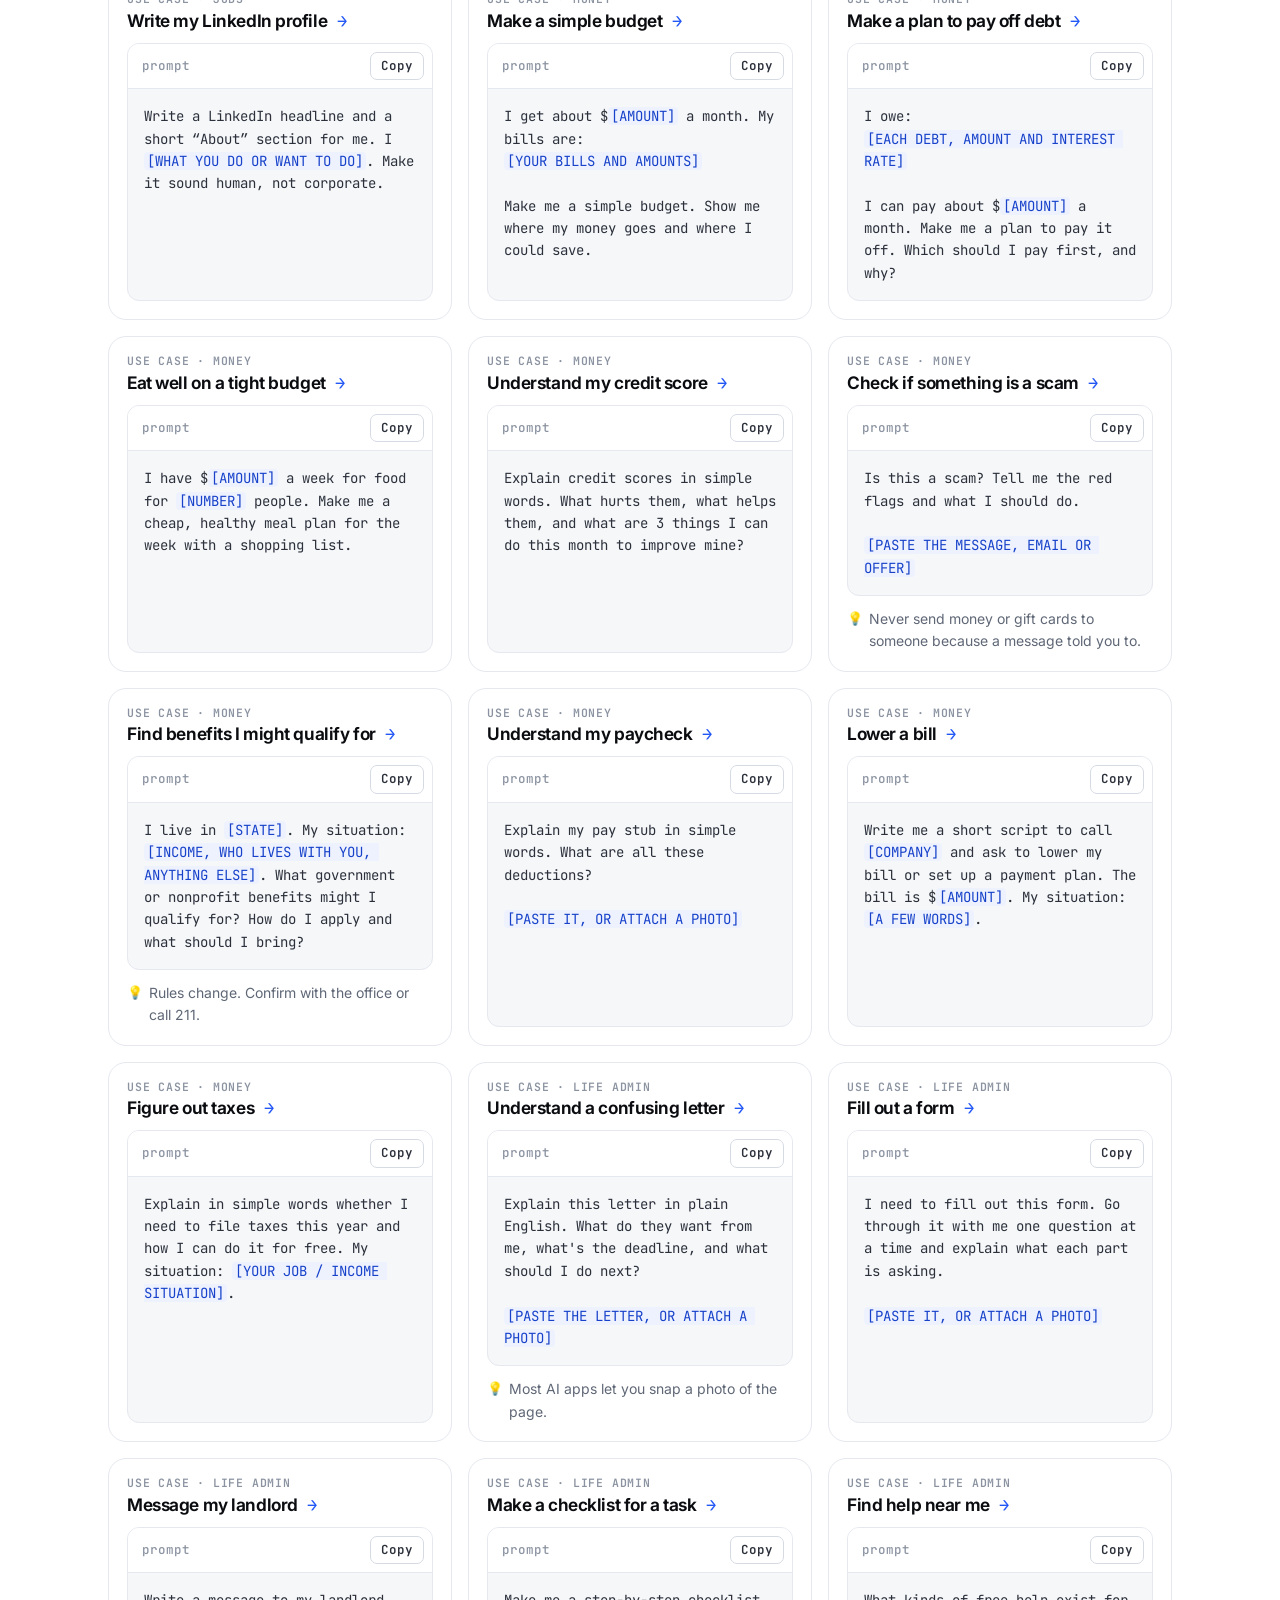
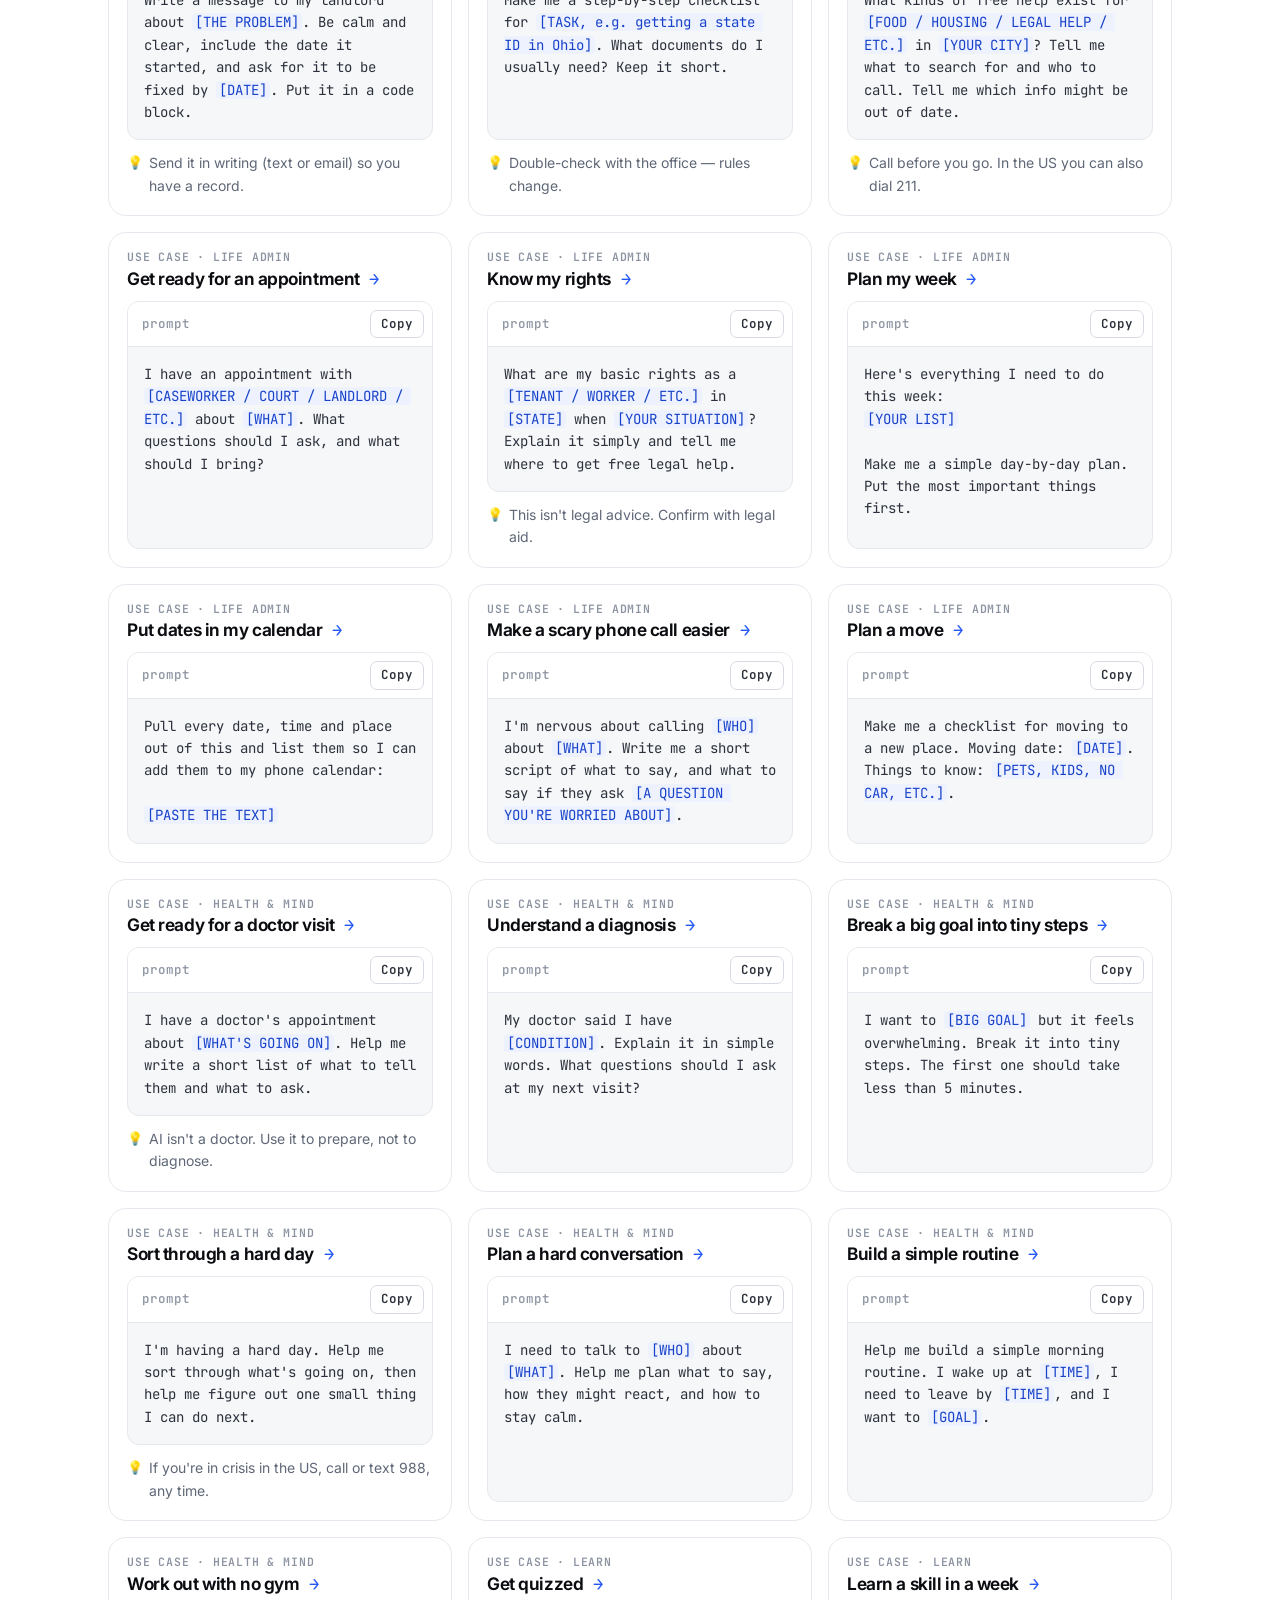
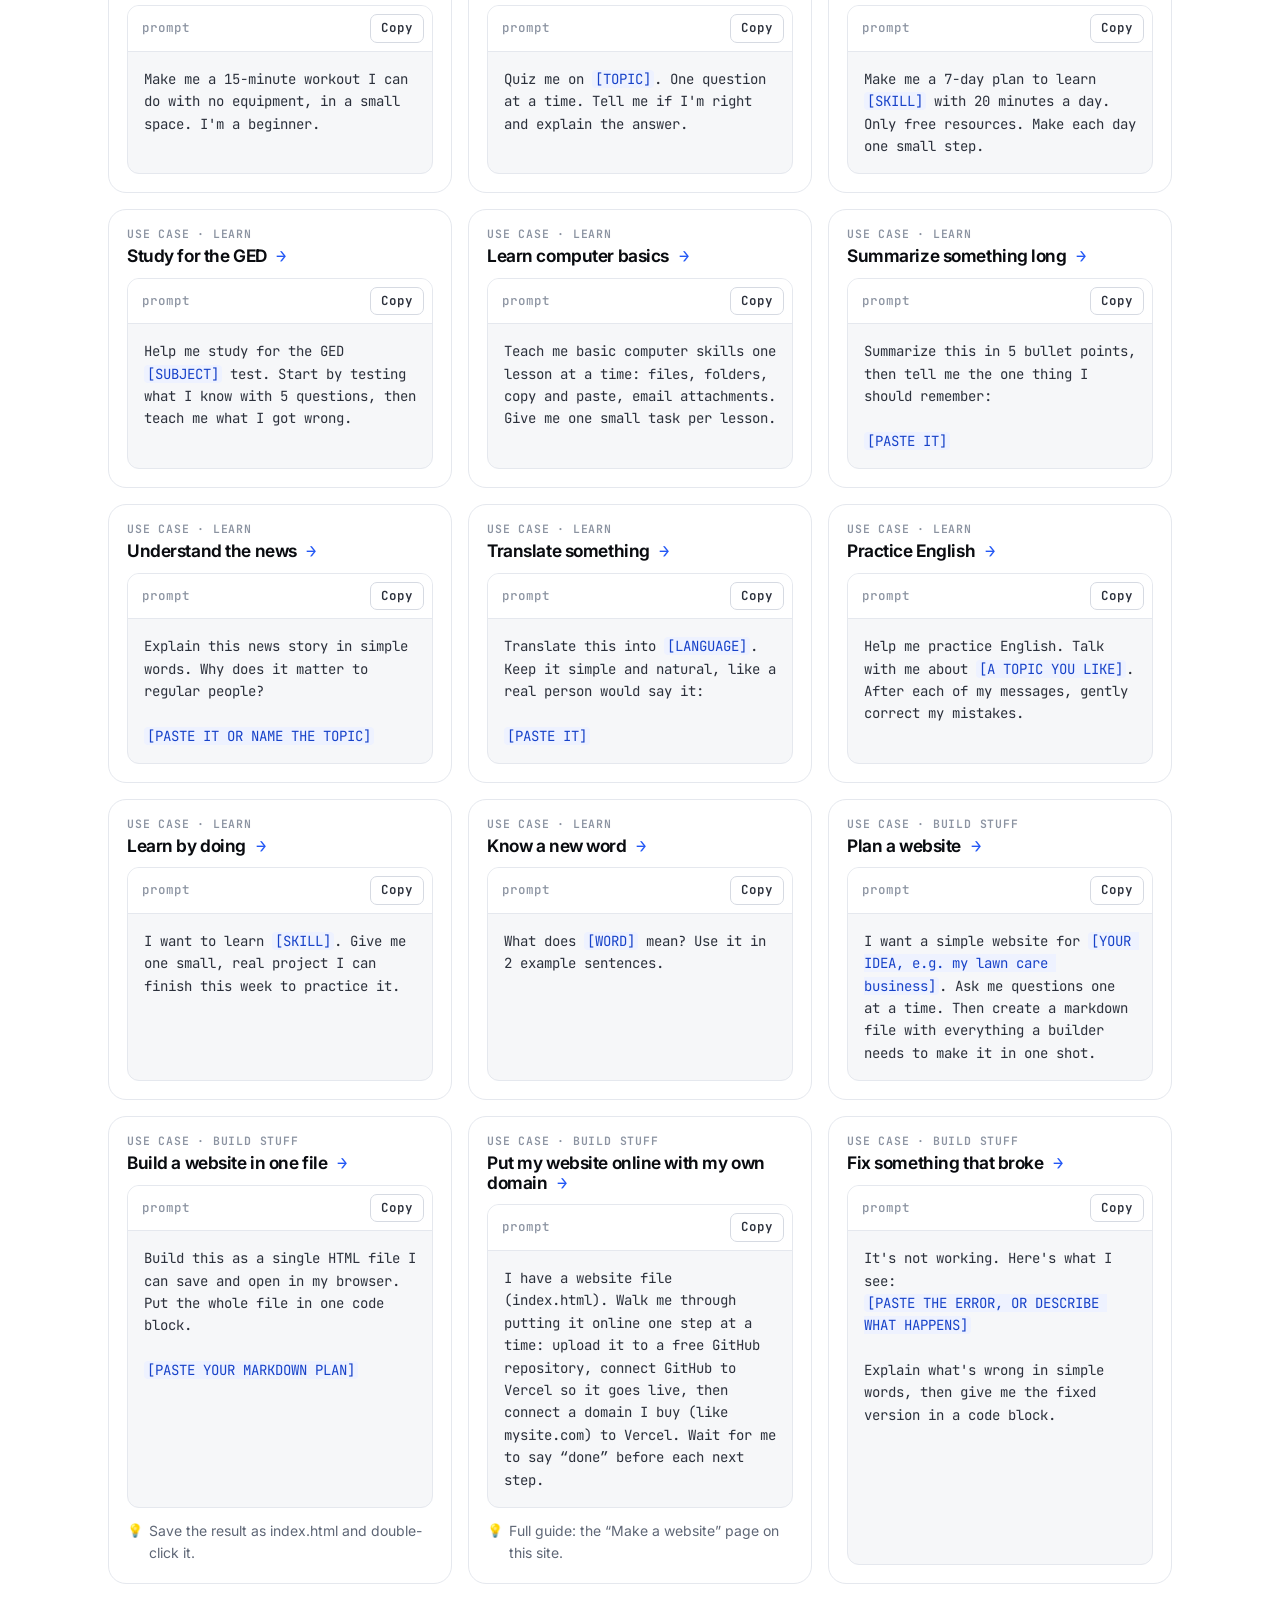
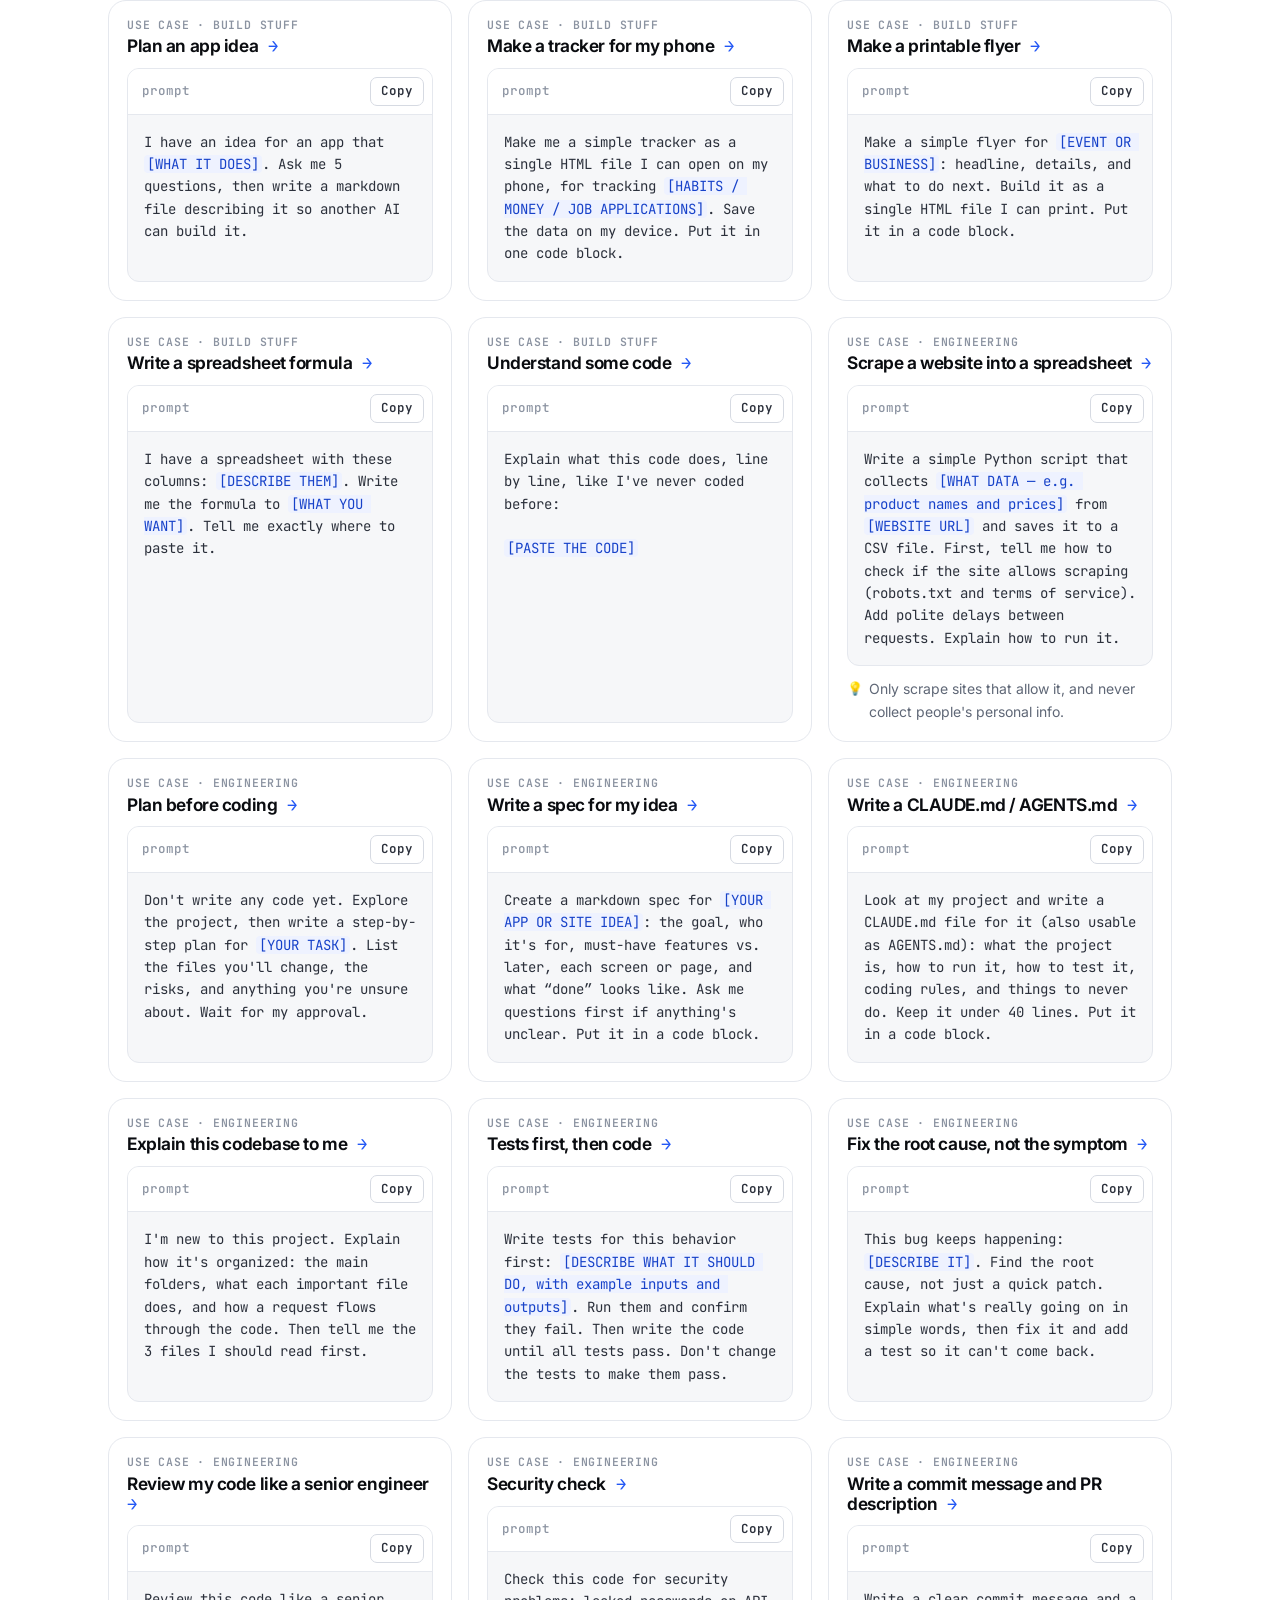
==== commit 7c9c2839: "Add AI words page, agent demo, engineering and pro prompts - New words.html: 46 terms (agent, subage" ====
--- a/index.html
+++ b/index.html
@@ -15,7 +15,8 @@
     <a class="logo" href="index.html"><span class="logo-mark">ai</span>aictuallyhelp<span class="cursor">_</span></a>
     <nav class="nav" aria-label="Main">
       <a href="#library">Prompts</a>
-      <a href="#explain">What's an agent?</a>
+      <a href="#agent">What's an agent?</a>
+      <a href="words.html">AI words</a>
       <a href="start.html">New to AI</a>
       <a href="website.html">Make a website</a>
       <a href="lab.html">Demos</a>
@@ -79,6 +80,24 @@
           <p>Want more? Copy the prompt under each one. Your AI will explain it as many times as you need, no judgment.</p>
         </div>
         <div class="grid grid-3" id="concepts"></div>
+
+        <div id="agent" style="margin-top:72px;scroll-margin-top:80px">
+          <div class="section-head" style="margin-bottom:22px">
+            <span class="label"><span class="n">03b</span> / what's an agent? watch one work</span>
+            <h2>An agent is AI that does the steps for you.</h2>
+            <p>A chatbot answers. An agent <b>acts</b>: it searches, opens pages, reads files, writes code, checks its work, and keeps going until the job is done. Press play and watch the loop.</p>
+          </div>
+          <div id="agentDemo"></div>
+        </div>
+
+        <div style="margin-top:64px">
+          <div class="section-head" style="margin-bottom:22px">
+            <span class="label"><span class="n">03c</span> / how engineers talk to agents</span>
+            <h2>The phrases that make agents work better.</h2>
+            <p>This is how people who build with AI actually tell agents what to do. Each one is ready to copy. <a href="words.html">See all the AI words →</a></p>
+          </div>
+          <div class="grid grid-3" id="agentWords"></div>
+        </div>
       </div>
     </section>
 
@@ -135,7 +154,7 @@
       <a class="logo" href="index.html"><span class="logo-mark">ai</span>aictuallyhelp</a>
       <p style="margin-top:14px">A free, hands-on way to learn AI — built for people starting over. Not a product. Not a pitch.</p>
     </div>
-    <div><h4>Learn</h4><ul><li><a href="index.html#library">All prompts</a></li><li><a href="start.html">New to AI</a></li><li><a href="website.html">Make a website</a></li><li><a href="prompts.html">Prompt builder</a></li><li><a href="lab.html">Demos</a></li></ul></div>
+    <div><h4>Learn</h4><ul><li><a href="index.html#library">All prompts</a></li><li><a href="words.html">AI words, decoded</a></li><li><a href="start.html">New to AI</a></li><li><a href="website.html">Make a website</a></li><li><a href="prompts.html">Prompt builder</a></li><li><a href="lab.html">Demos</a></li></ul></div>
     <div><h4>Print</h4><ul><li><a href="cheatsheets.html">Cheat sheets</a></li><li><a href="cheatsheets.html#flyer">Workshop flyer</a></li></ul></div>
     <div><h4>Organizations</h4><ul><li><a href="workshops.html">Book a workshop</a></li><li><a href="mailto:Roman@aictuallyhelp.com">Roman@aictuallyhelp.com</a></li><li><a href="https://github.com/rawmware/aictuallyhelp">Source on GitHub</a></li></ul></div>
   </div></footer>
@@ -143,6 +162,8 @@
   <script src="assets/site.js"></script>
   <script src="assets/prompts.js"></script>
   <script src="assets/library.js"></script>
+  <script src="assets/words.js"></script>
+  <script src="assets/agent.js"></script>
   <script>
   (function () {
     const { $, escapeHTML, markBlanks, promptCard, mountLibrary, mountFlip } = window.AH;
@@ -169,6 +190,10 @@
       ["What's an LLM?", "Large Language Model: the engine inside AI chatbots. It predicts what words should come next, really, really well.", "Explain what a large language model (LLM) is like I'm new to tech. Use one simple analogy."],
       ["What's Claude Code?", "An AI agent for building software. You describe what you want in plain English, and it writes and runs the code.", "Explain what Claude Code is and what an “AI coding agent” does, in simple words. Could a beginner with no coding experience use one? What would they need?"],
     ];
+    window.AH.mountAgent($("#agentDemo"));
+    $("#agentWords").innerHTML = window.WORDS.filter(w => w.g === "agents" && w.t !== "Agent").map(w => `
+      <article class="card concept" style="box-shadow:none"><h3>${escapeHTML(w.t)}</h3><p>${escapeHTML(w.what)}</p>${w.hist ? `<p class="small muted" style="margin:0">${escapeHTML(w.hist)}</p>` : ""}${box(w.p).replace("ask your AI", "prompt")}</article>`).join("");
+
     $("#concepts").innerHTML = concepts.map(([h, p, q]) => `<article class="card concept" style="box-shadow:none"><h3>${escapeHTML(h)}</h3><p>${escapeHTML(p)}</p>${box(q)}</article>`).join("");
 
     const sources = [
--- a/assets/site.css
+++ b/assets/site.css
@@ -74,9 +74,10 @@
 .nav { display: flex; gap: 2px; margin-left: auto; overflow-x: auto; scrollbar-width: none; }
 .nav::-webkit-scrollbar { display: none; }
 .nav a {
-  color: var(--muted); font-size: 14.5px; font-weight: 500;
-  padding: 7px 11px; border-radius: 8px; white-space: nowrap;
-}
+  color: var(--muted); font-size: 14px; font-weight: 500;
+  padding: 7px 9px; border-radius: 8px; white-space: nowrap;
+}
+@media (min-width: 761px) and (max-width: 1240px) { .logo .cursor { display: none; } .nav a { padding: 7px 7px; font-size: 13.5px; } }
 .nav a:hover { color: var(--ink); background: var(--bg-soft); text-decoration: none; }
 .nav a[aria-current="page"] { color: var(--ink); background: var(--bg-sunk); }
 .nav a.nav-cta { color: #fff; background: var(--ink); margin-left: 6px; }
@@ -691,3 +692,49 @@
 .cta-strip p { margin: 4px 0 0; color: var(--muted); font-size: 15px; }
 .step > .body { min-width: 0; }
 @media (max-width: 600px) { .step { grid-template-columns: minmax(0, 1fr); } }
+
+/* ---------- agent demo ---------- */
+.agent-top { max-width: 900px; display: flex; flex-wrap: wrap; gap: 12px; align-items: center; justify-content: space-between; margin-bottom: 14px; }
+.agent-win { max-width: 900px; }
+.agent-goal { padding: 14px 18px; border-bottom: 1px solid var(--line); font-size: 15.5px; font-weight: 600; color: var(--ink); display: flex; gap: 10px; align-items: baseline; }
+.agent-body { padding: 16px 18px; min-height: 360px; max-height: 520px; overflow: auto; display: grid; gap: 8px; align-content: start; font-size: 14.5px; }
+.agent-idle { color: var(--muted); margin: 8px 0; }
+.aline { display: grid; grid-template-columns: 96px 1fr; gap: 12px; align-items: baseline; animation: pop .25s ease both; }
+.aline .ak { font: 700 11px/1.6 var(--mono); letter-spacing: .06em; padding: 2px 7px; border-radius: 6px; text-align: center; background: var(--bg-sunk); color: var(--muted); }
+.aline .at { color: var(--ink-2); }
+.aline.ak-think .ak { background: var(--blue-soft); color: var(--blue-2); }
+.aline.ak-tool .ak { background: #f1ecff; color: var(--violet); }
+.aline.ak-tool .at { font-family: var(--mono); font-size: 13.5px; }
+.aline.ak-result .ak { background: var(--bg-sunk); color: var(--muted); }
+.aline.ak-result .at { color: var(--muted); }
+.aline.ak-check .ak, .aline.ak-answer .ak { background: var(--green-soft); color: var(--green); }
+@media (max-width: 600px) { .aline { grid-template-columns: 1fr; gap: 4px; } .aline .ak { justify-self: start; } }
+.lanes { display: grid; gap: 10px; grid-template-columns: repeat(auto-fit, minmax(min(100%, 220px), 1fr)); margin: 4px 0; animation: pop .25s ease both; }
+.lane { border: 1px solid var(--line); border-radius: 10px; padding: 10px; background: #fafbfc; display: grid; gap: 6px; align-content: start; transition: border-color .3s; }
+.lane.done { border-color: #bfe8d6; }
+.lane-h { font: 700 12px/1.3 var(--mono); color: var(--violet); }
+.lane-b { display: grid; gap: 4px; min-height: 60px; }
+.lstep { font: 12.5px/1.4 var(--mono); color: var(--muted); animation: pop .25s ease both; }
+.lstep.found { color: var(--green); font-weight: 600; }
+.lane-bar { height: 4px; border-radius: 99px; background: var(--bg-sunk); overflow: hidden; }
+.lane-bar i { display: block; height: 100%; width: 0; background: var(--violet); transition: width .5s ease; }
+.lane.done .lane-bar i { background: var(--green); }
+.afinal { margin-top: 6px; border: 1px solid #bfe8d6; background: var(--green-soft); border-radius: 12px; padding: 14px 16px; animation: pop .3s ease both; }
+.afinal ol { margin: 8px 0; padding-left: 20px; display: grid; gap: 6px; }
+.afinal span { color: var(--muted); font-size: 14px; }
+.afinal small { color: #0b5a3f; }
+.agent-note { max-width: 900px; margin: 16px 0 0; color: var(--ink-2); }
+
+/* ---------- words page ---------- */
+.word { display: flex; flex-direction: column; gap: 10px; scroll-margin-top: 150px; }
+.word h3 { font-size: 1.12rem; }
+.word .what { margin: 0; color: var(--ink-2); font-size: 15.5px; }
+.word .hist { margin: 0; font-size: 13.5px; color: var(--muted); border-left: 3px solid var(--amber); padding: 2px 0 2px 10px; }
+.word .hist::before { content: "HISTORY · "; font: 700 11px/1 var(--mono); color: var(--amber); letter-spacing: .05em; }
+.word .codebox pre { font-size: 13.5px; }
+.pro { display: flex; flex-direction: column; gap: 12px; }
+.pro .who { font: 600 12px/1.4 var(--mono); color: var(--faint); text-transform: uppercase; letter-spacing: .05em; }
+.pro p { margin: 0; color: var(--ink-2); font-size: 15.5px; }
+.pro .codebox pre { font-size: 13.5px; }
+.src-list { columns: 2 320px; column-gap: 32px; padding-left: 20px; margin: 0; }
+.src-list li { break-inside: avoid; margin: 0 0 10px; font-size: 15px; color: var(--muted); }
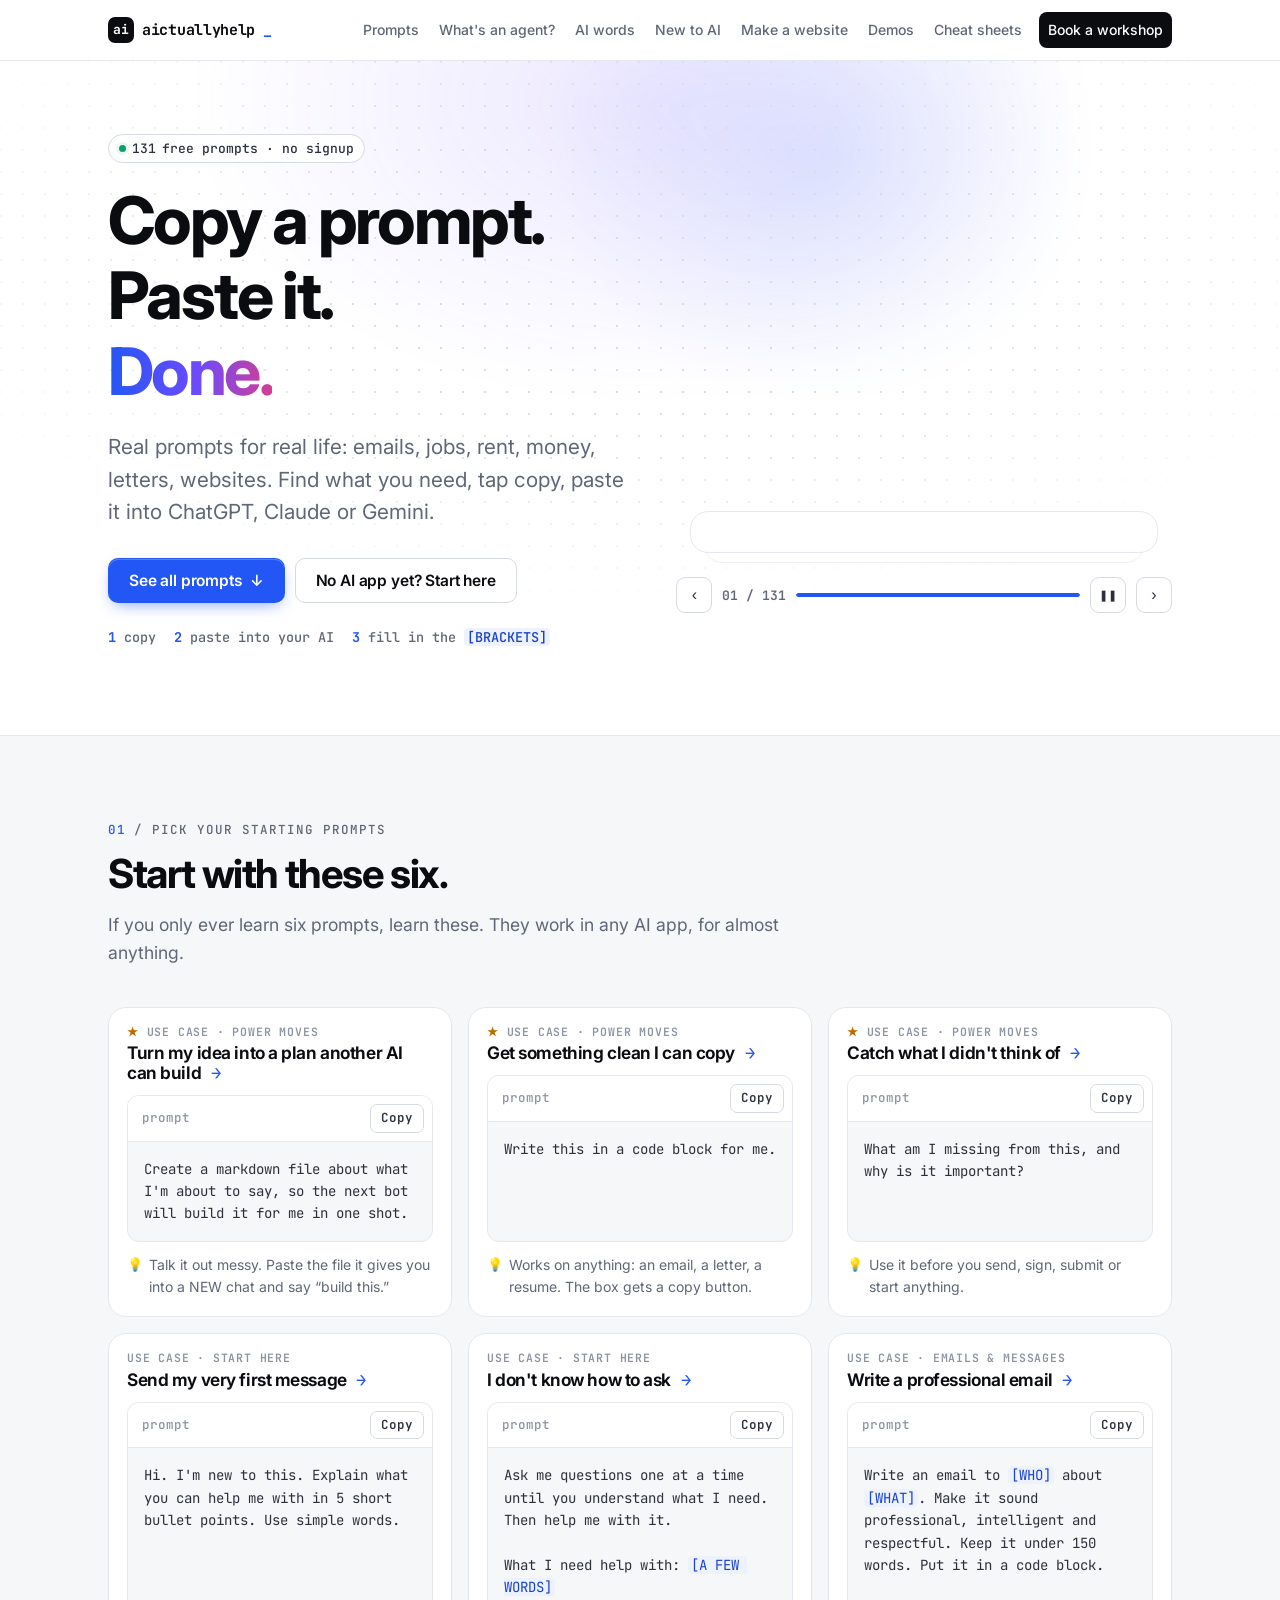
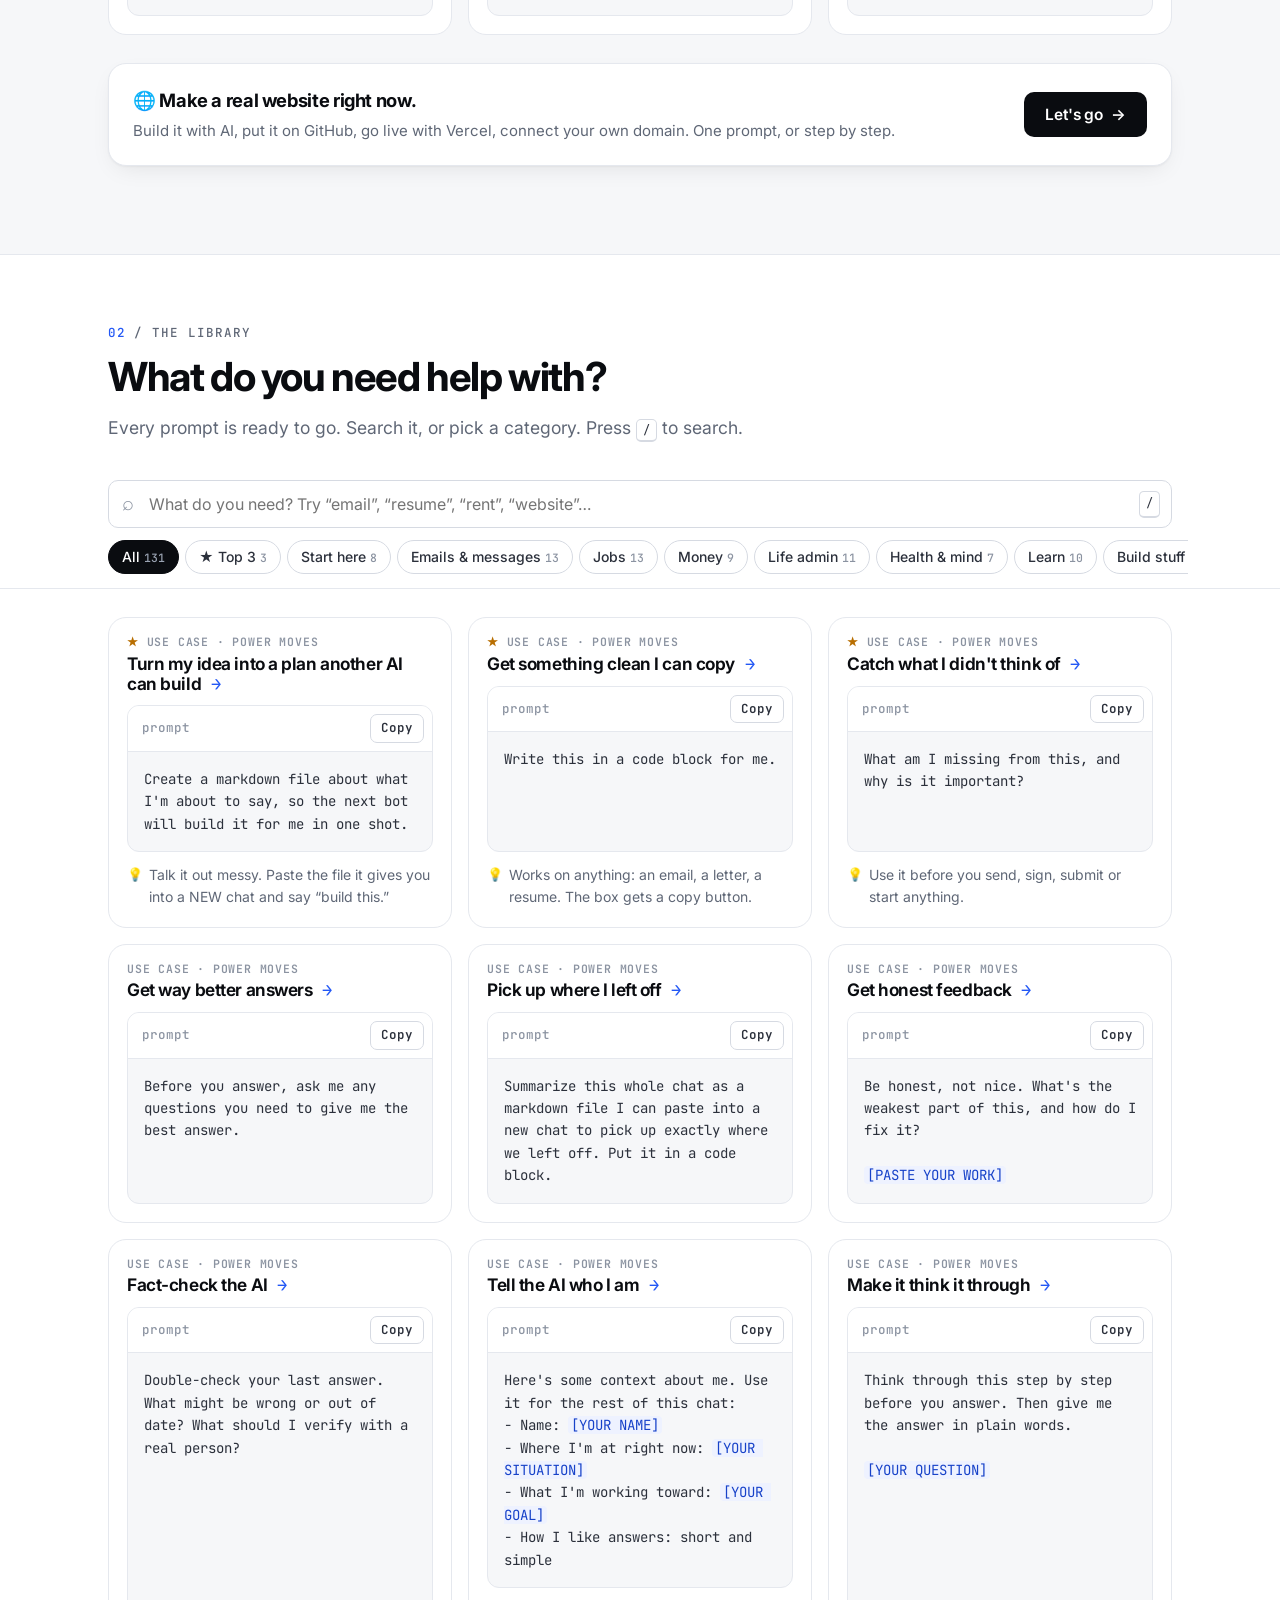
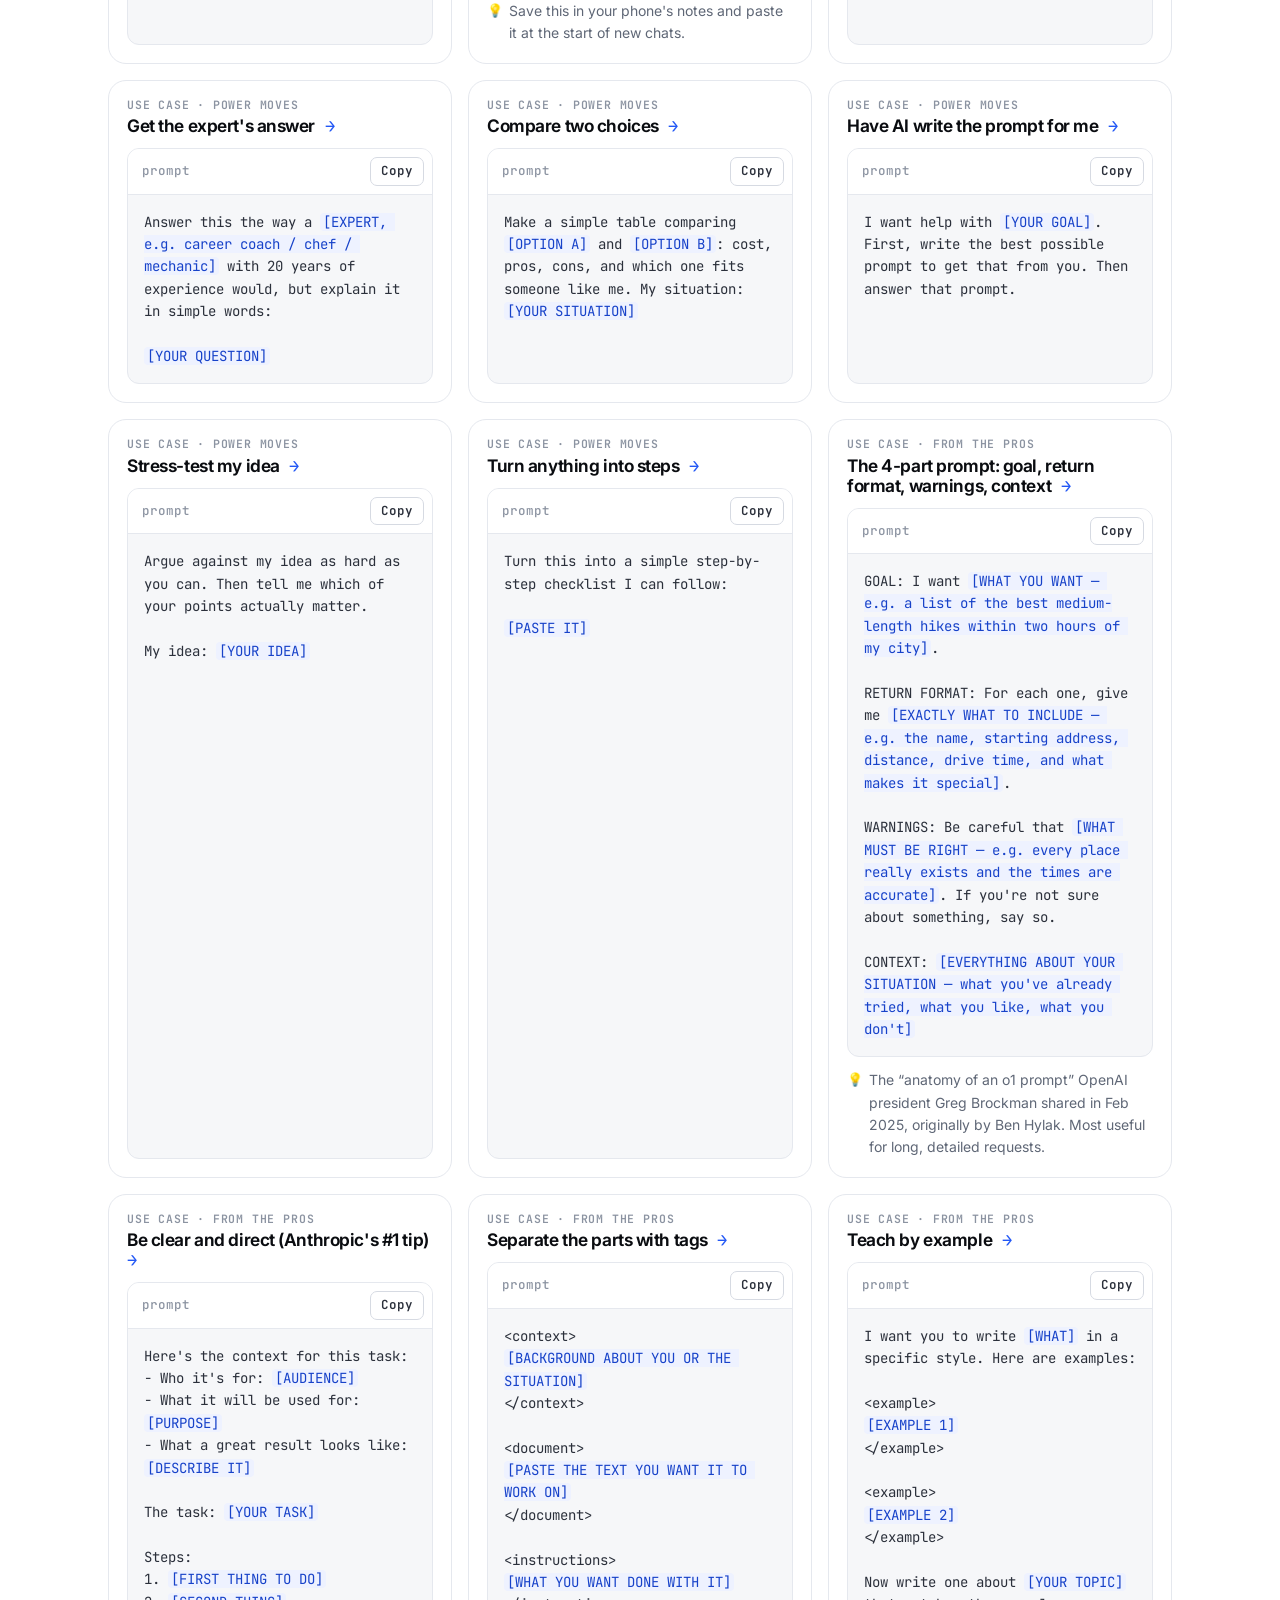
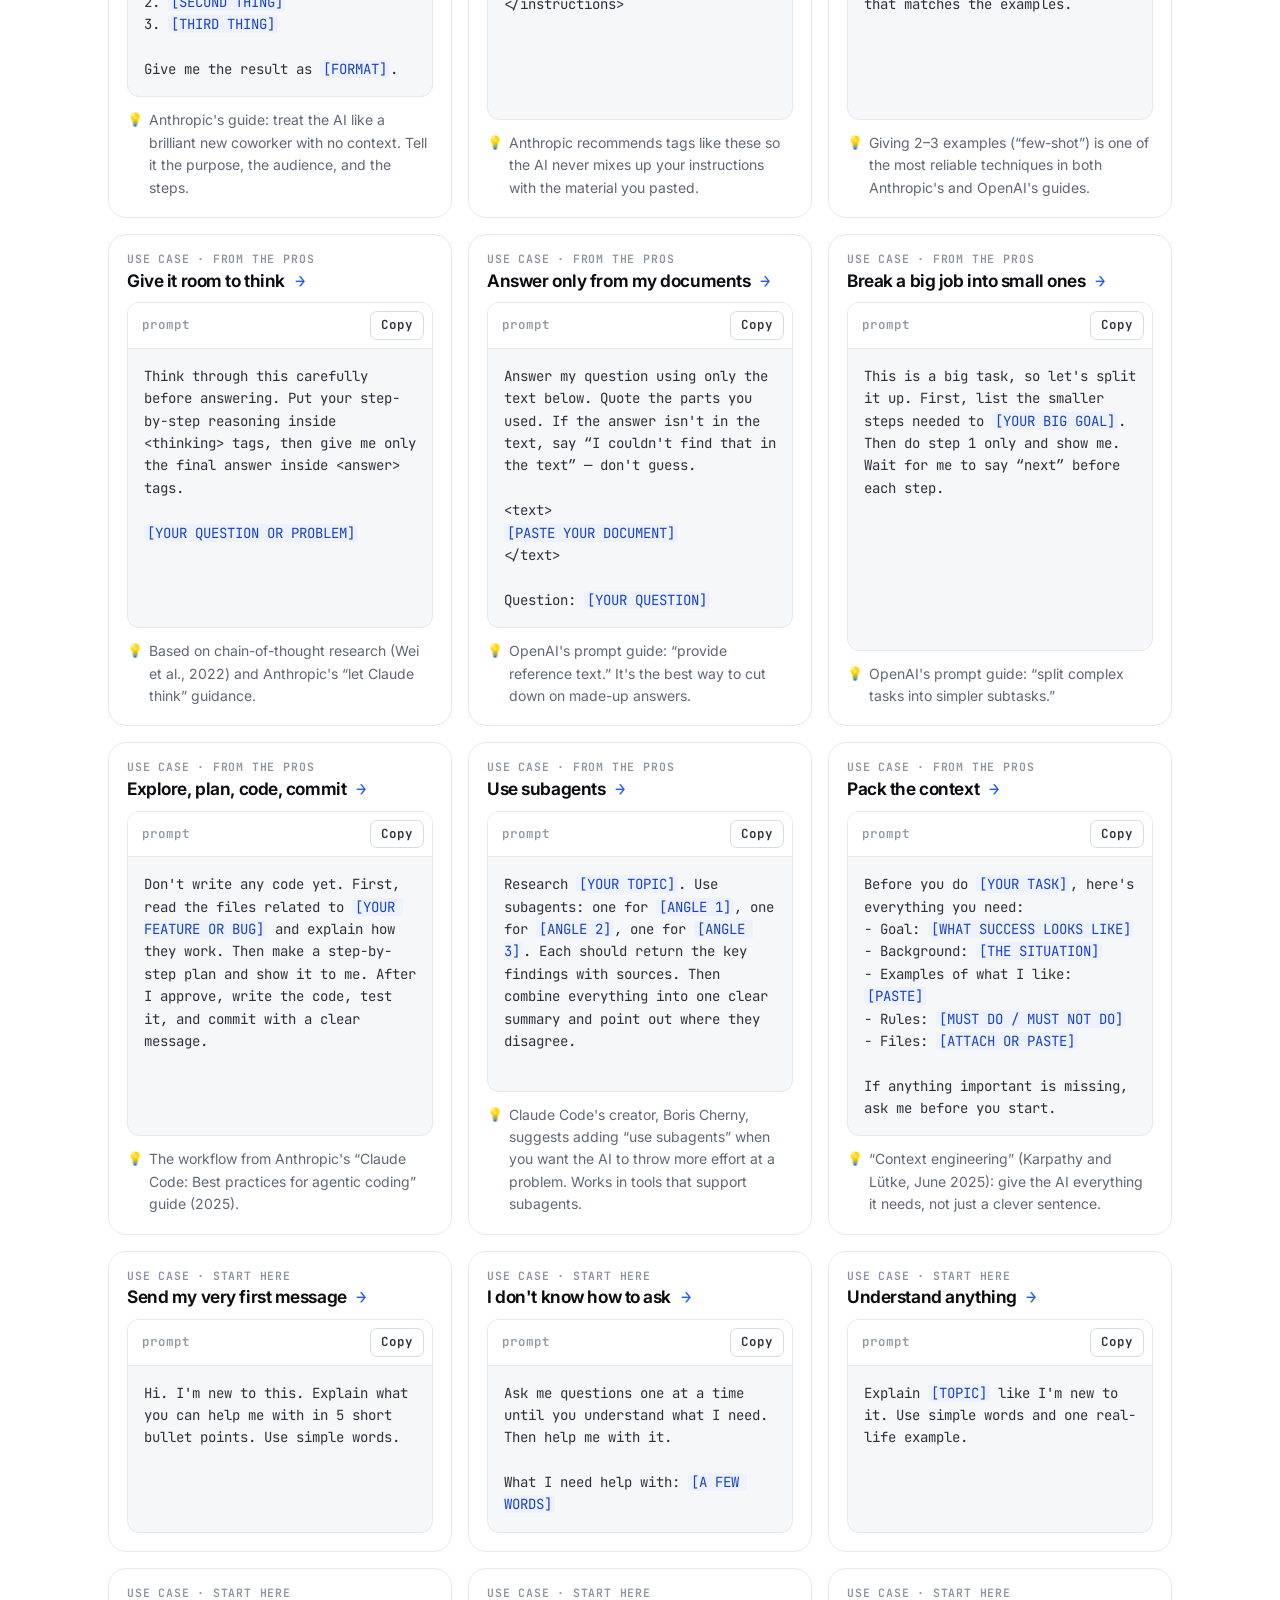
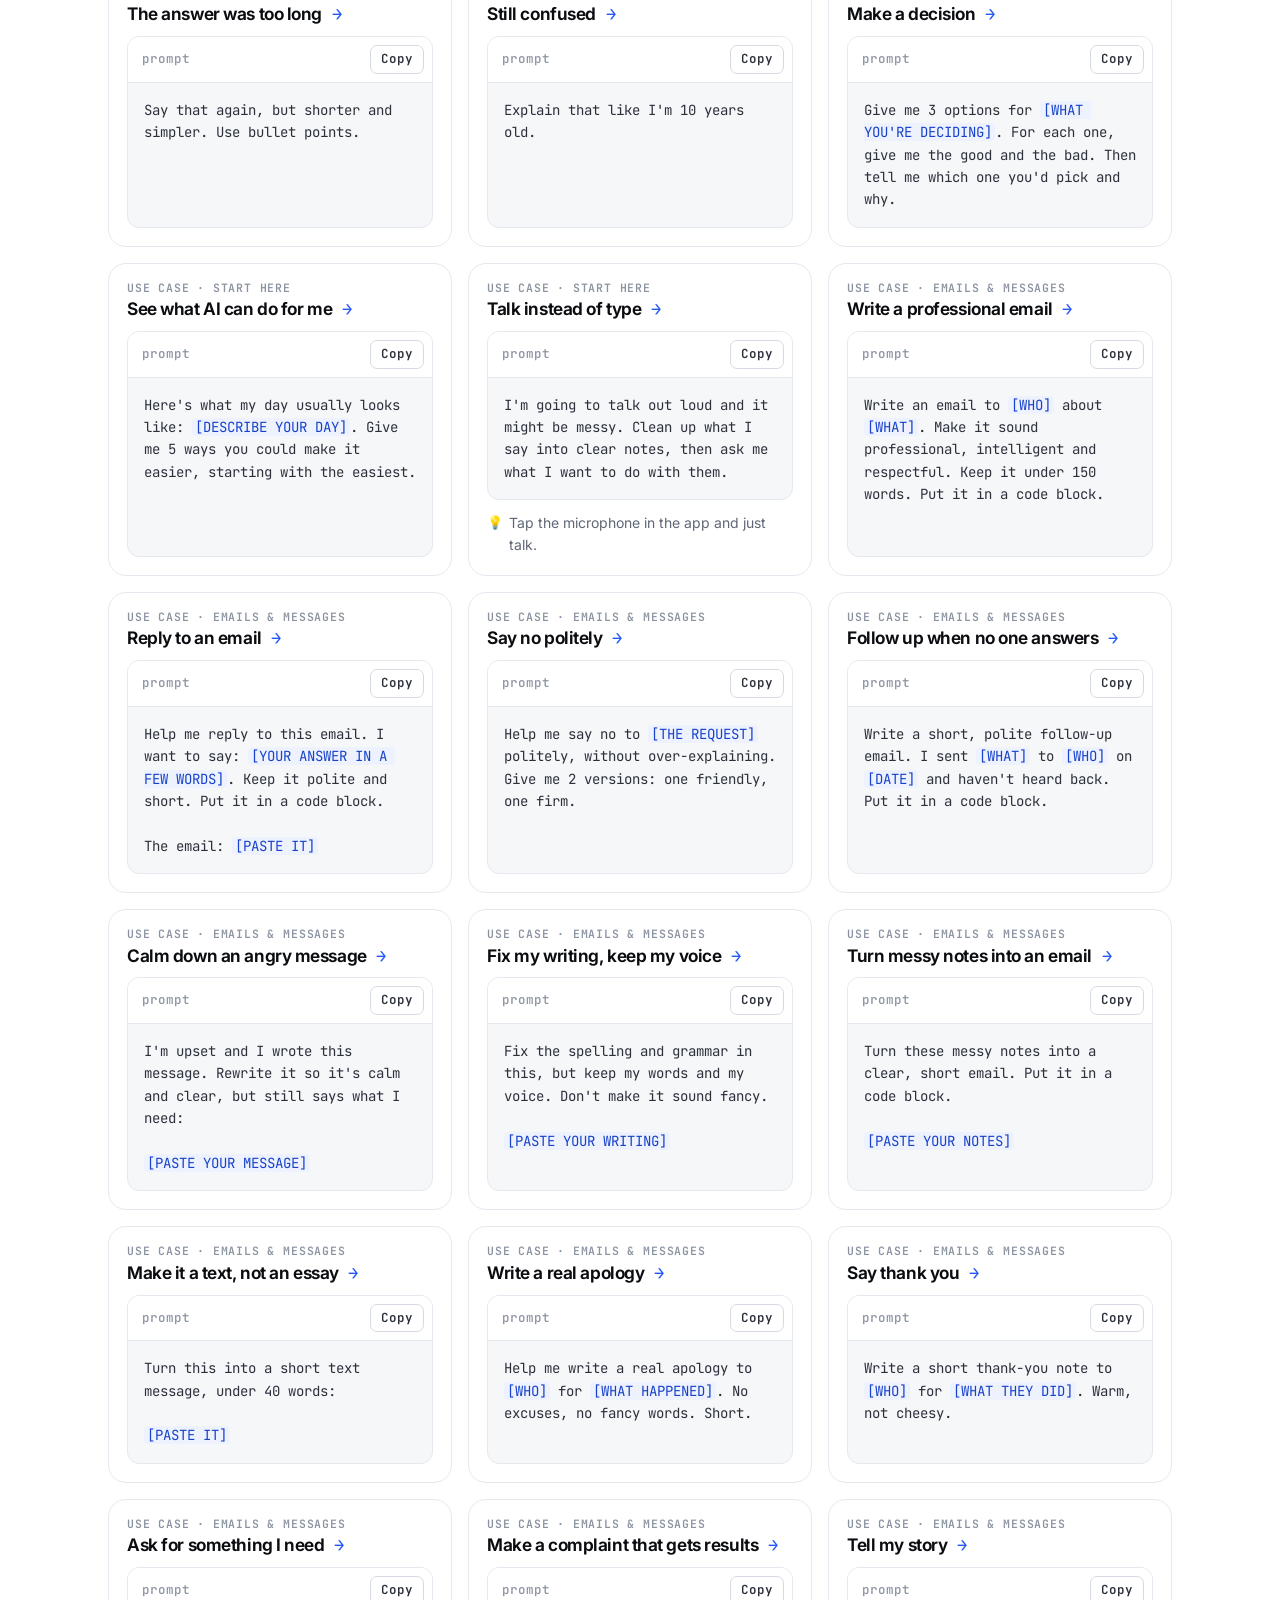
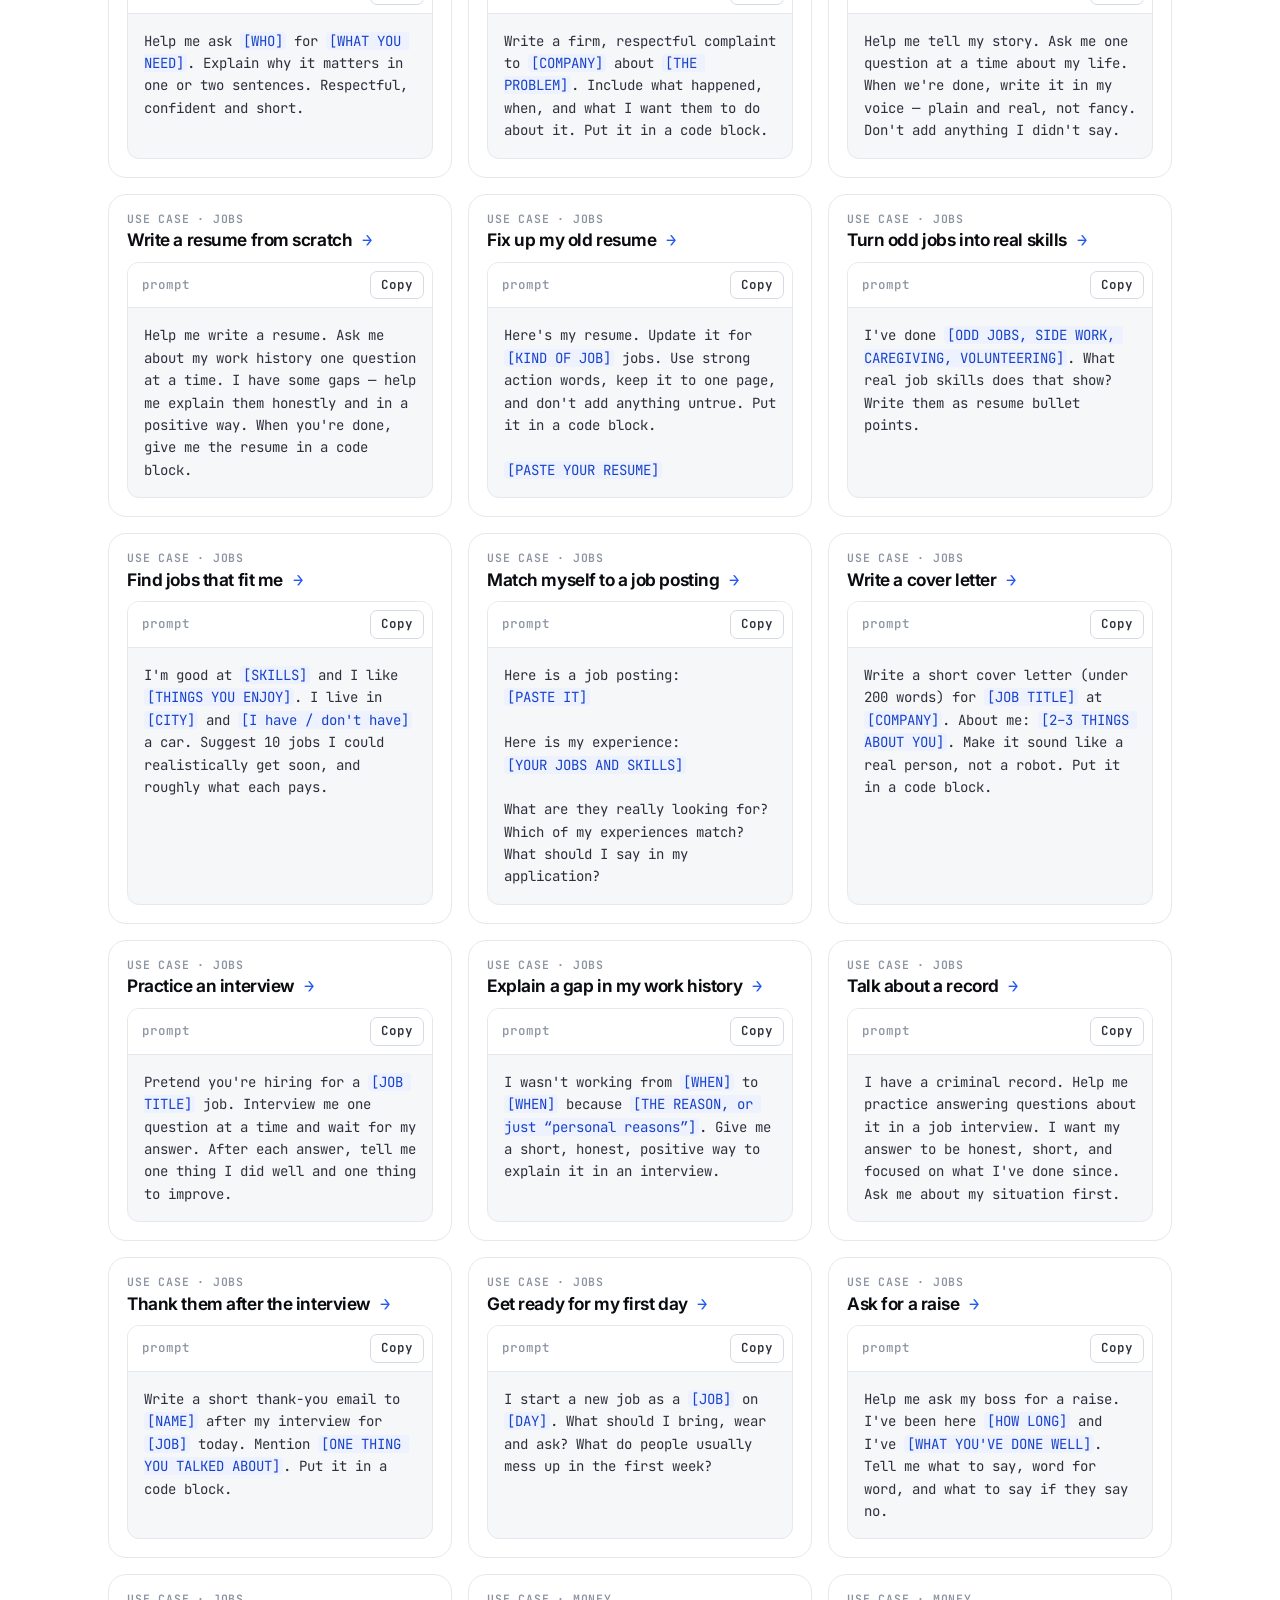
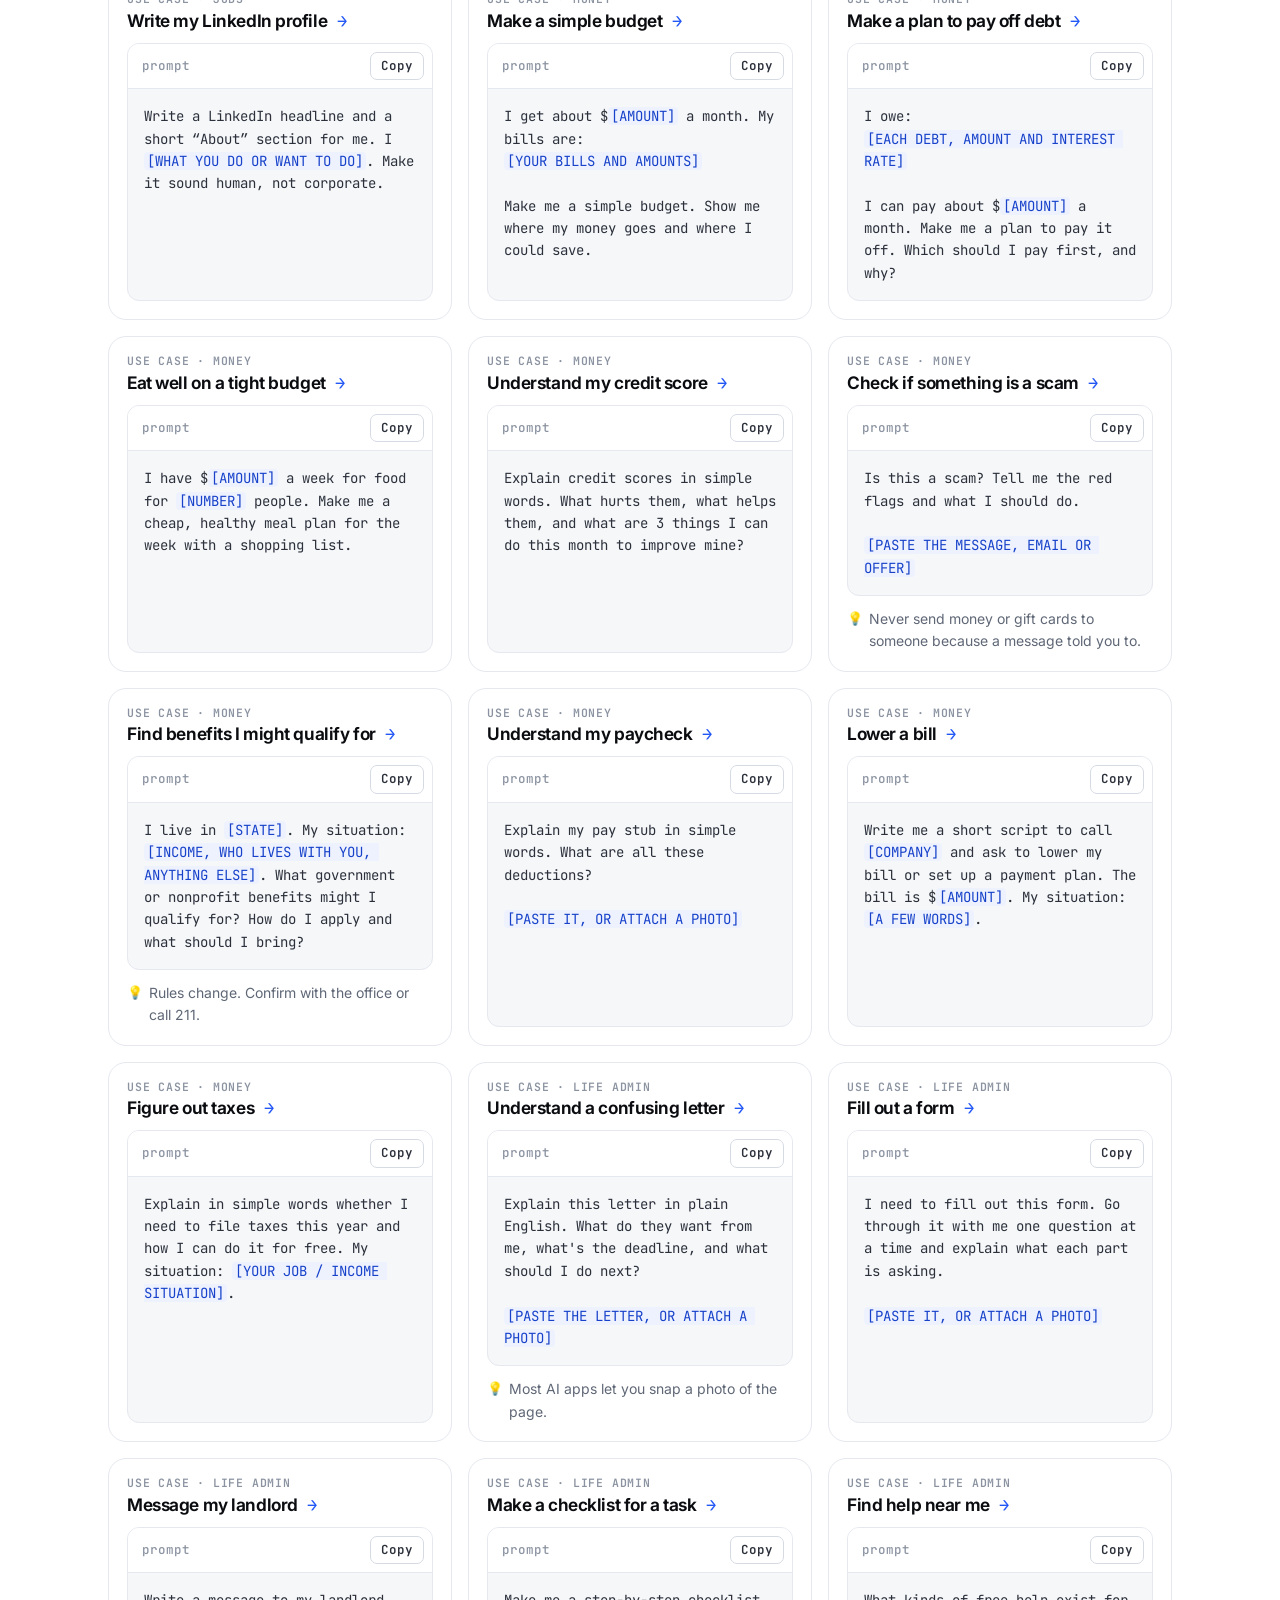
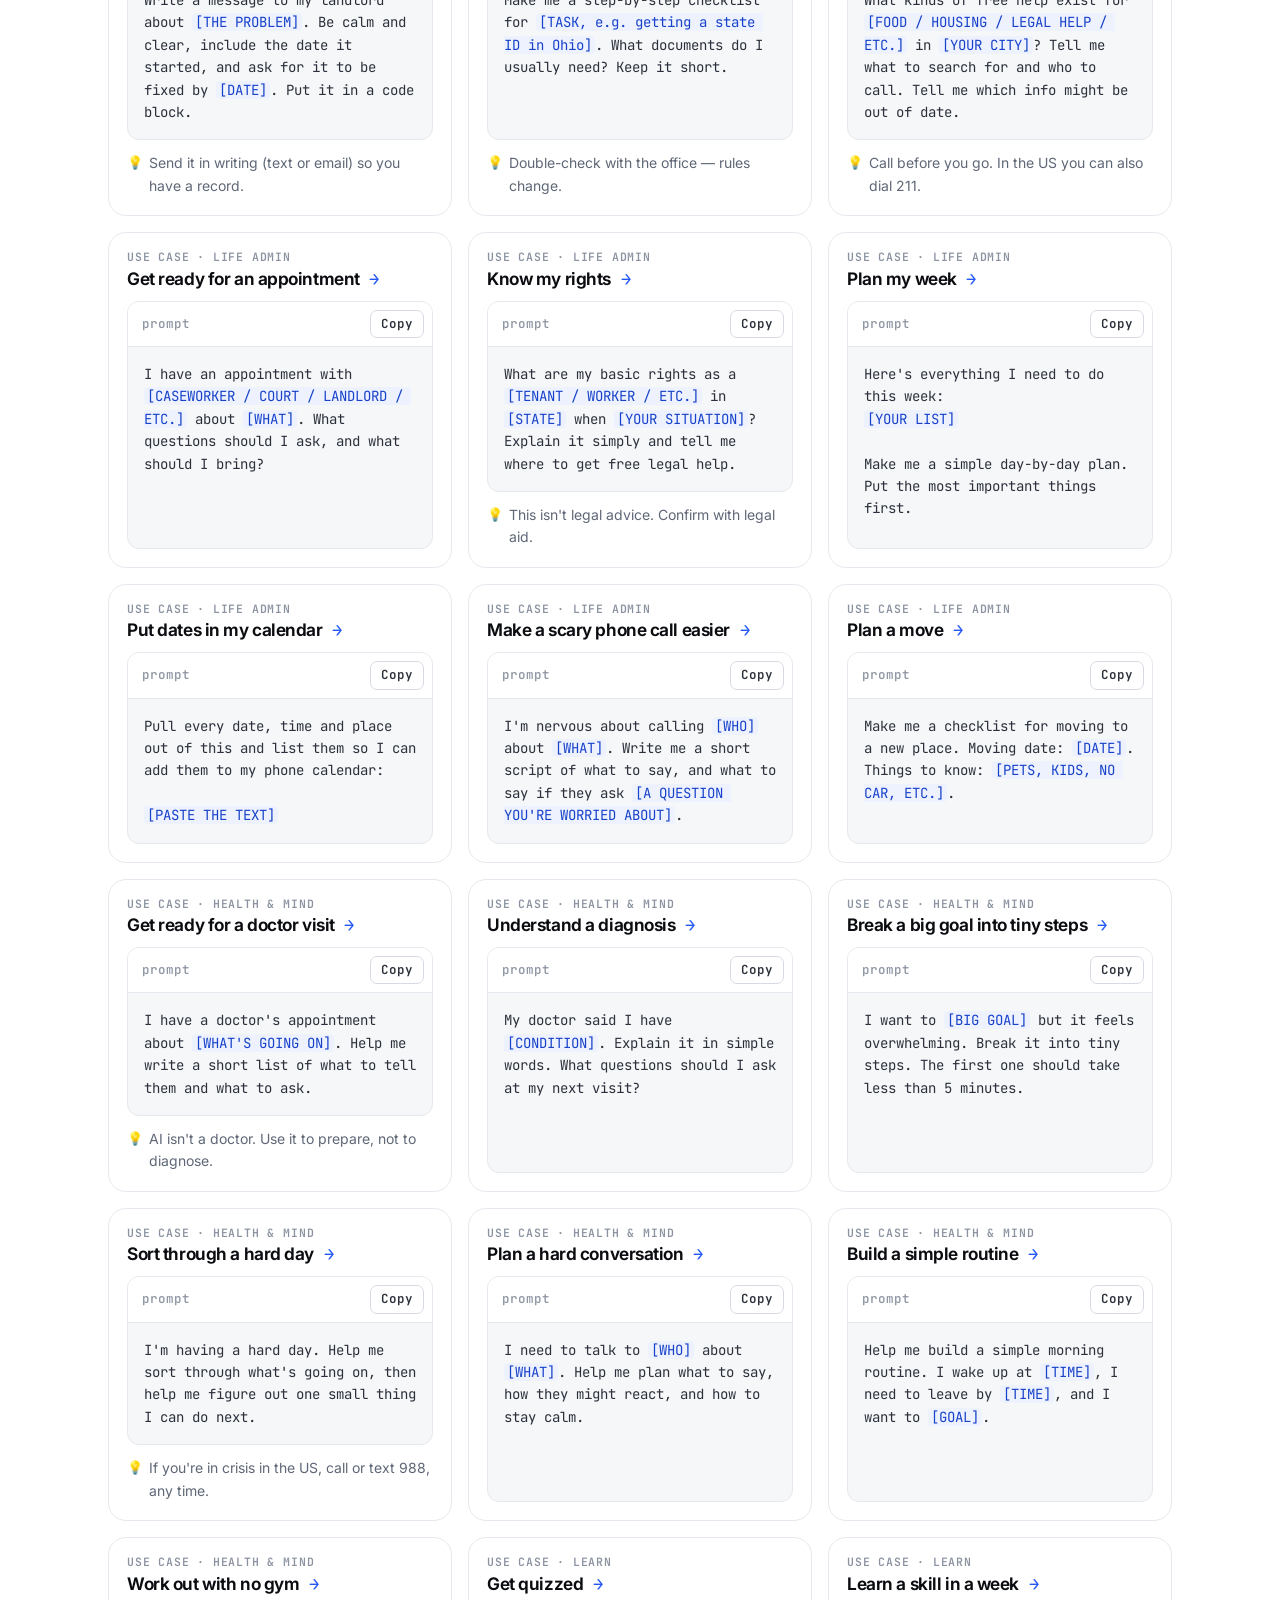
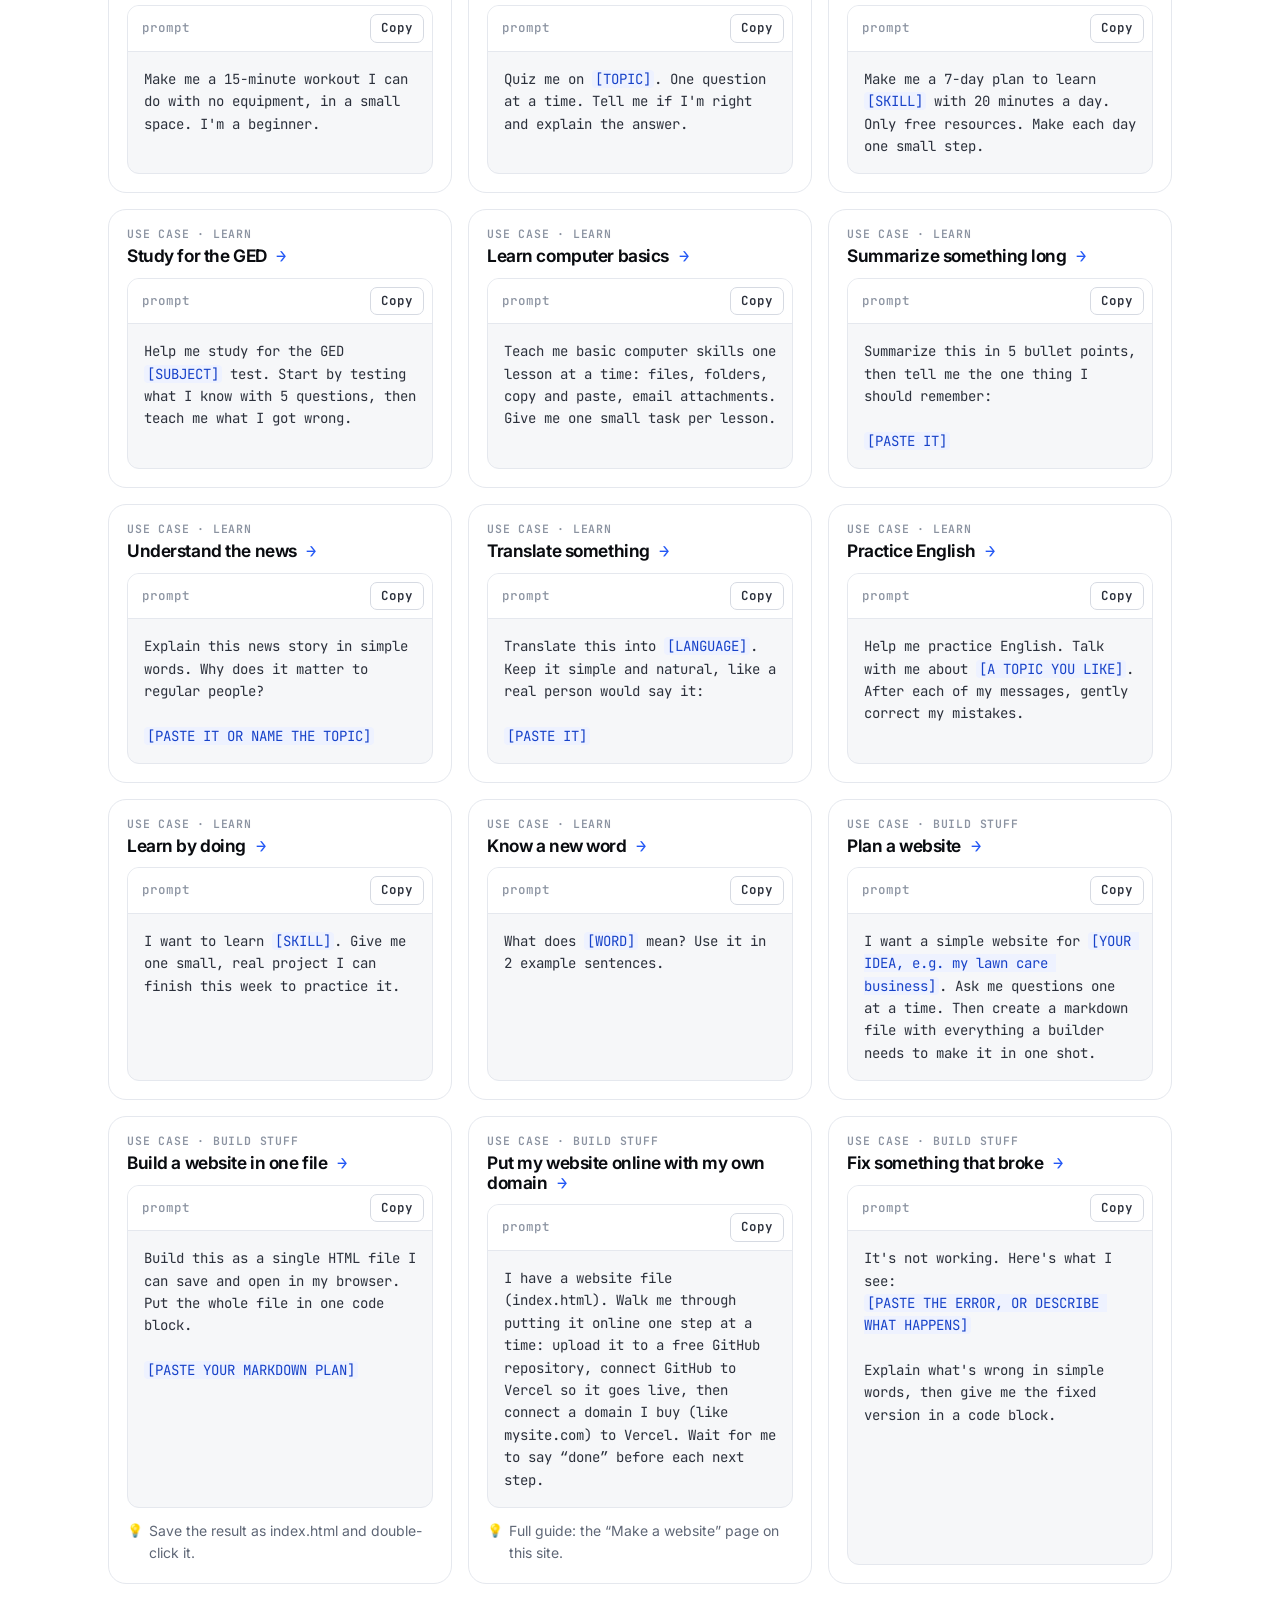
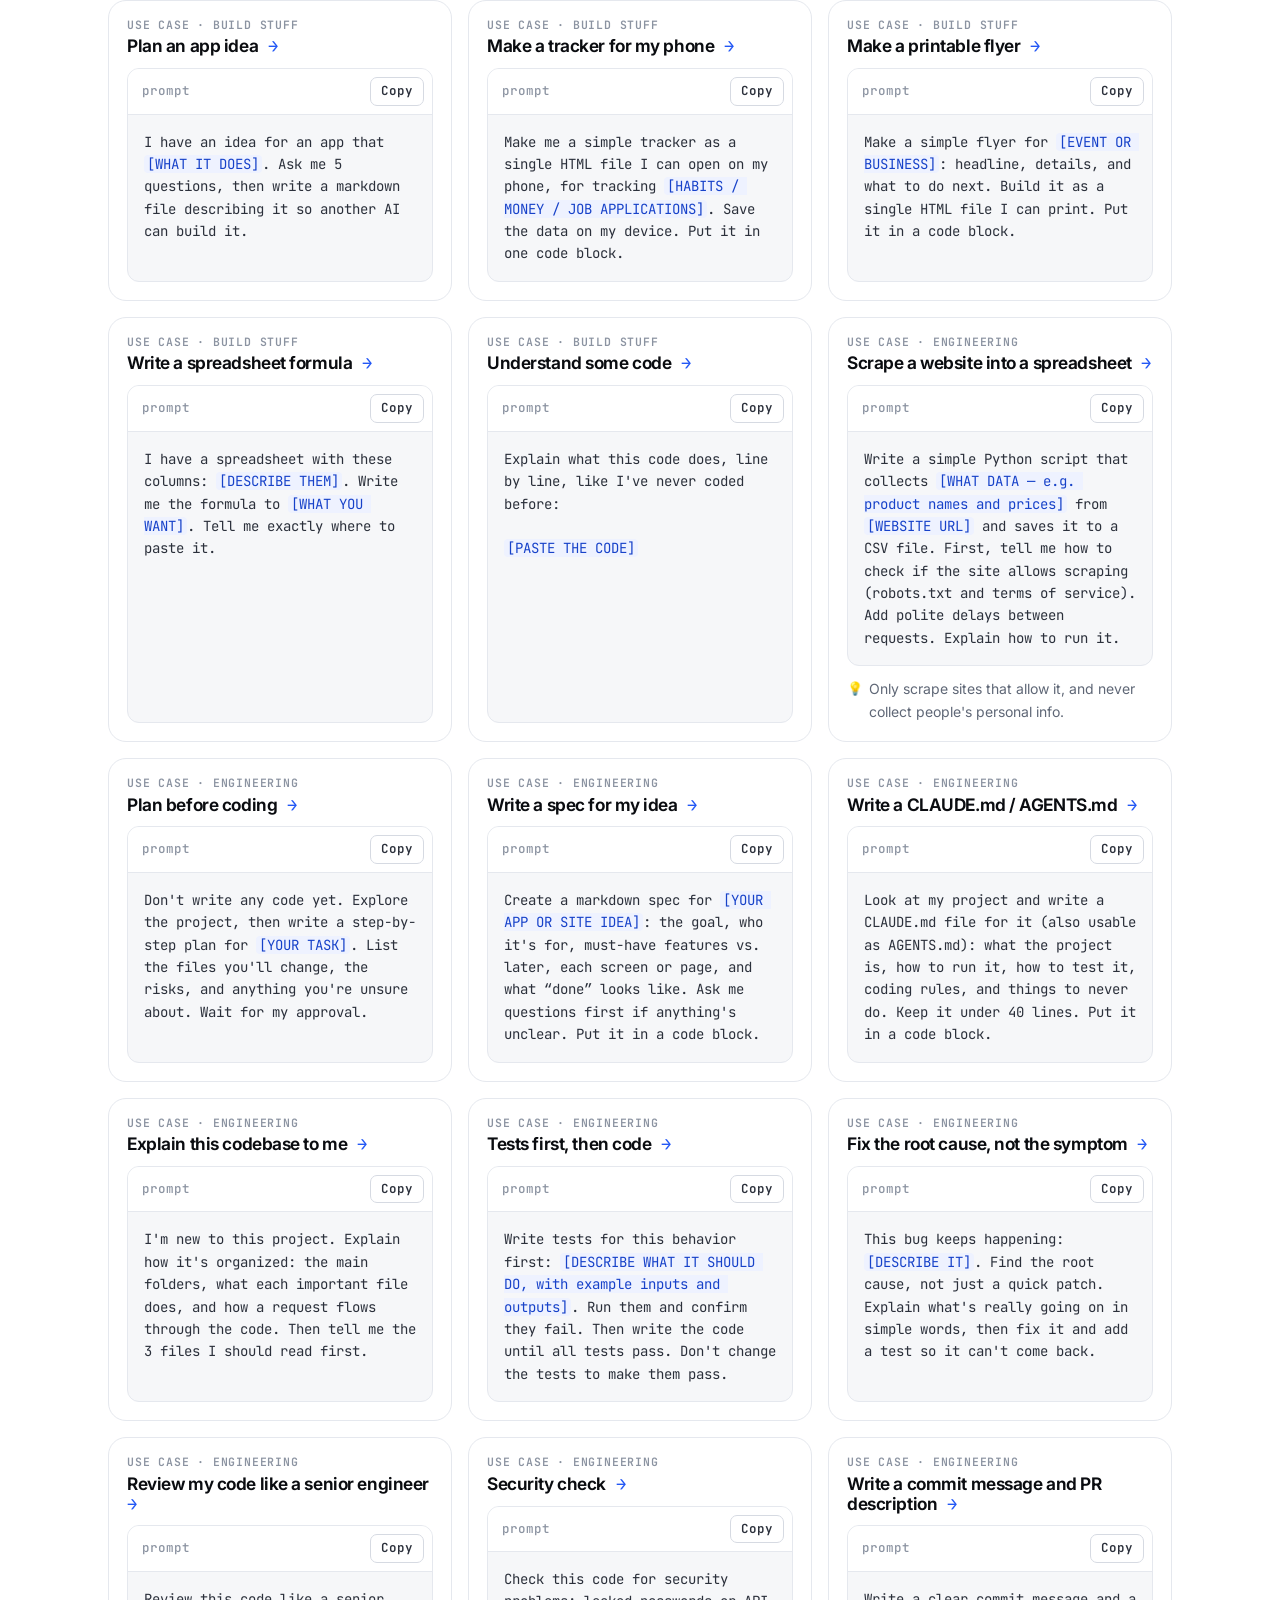
==== commit 79bf4030: "Add regional community workshops and search discovery metadata" ====
--- a/index.html
+++ b/index.html
@@ -9,6 +9,65 @@
   <link rel="preconnect" href="https://fonts.gstatic.com" crossorigin>
   <link href="https://fonts.googleapis.com/css2?family=Inter:wght@400;500;600;700;800&family=JetBrains+Mono:wght@400;500;600;700&display=swap" rel="stylesheet">
   <link rel="stylesheet" href="assets/site.css">
+<link rel="canonical" href="https://www.aictuallyhelp.com/">
+<meta property="og:title" content="AI Actually Help — copy a prompt, paste it, done">
+<meta property="og:description" content="100+ free, real AI prompts for real life: emails, jobs, money, letters, websites. Tap copy, paste into ChatGPT, Claude or Gemini. Plus plain-English explainers and in-person workshops.">
+<meta property="og:url" content="https://www.aictuallyhelp.com/">
+<meta property="og:type" content="website">
+<meta property="og:site_name" content="AI Actually Help">
+<meta name="twitter:card" content="summary">
+<script type="application/ld+json">
+{
+  "@context": "https://schema.org",
+  "@graph": [
+    {
+      "@type": "Organization",
+      "@id": "https://www.aictuallyhelp.com/#organization",
+      "name": "AI Actually Help",
+      "url": "https://www.aictuallyhelp.com/",
+      "areaServed": [
+        {
+          "@type": "City",
+          "name": "Portsmouth",
+          "containedInPlace": {
+            "@type": "State",
+            "name": "New Hampshire"
+          }
+        },
+        {
+          "@type": "City",
+          "name": "Rye",
+          "containedInPlace": {
+            "@type": "State",
+            "name": "New Hampshire"
+          }
+        },
+        {
+          "@type": "State",
+          "name": "New Hampshire"
+        },
+        {
+          "@type": "State",
+          "name": "Maine"
+        },
+        {
+          "@type": "State",
+          "name": "Massachusetts"
+        }
+      ],
+      "description": "Free AI learning resources and community workshops for nonprofits and beginners."
+    },
+    {
+      "@type": "WebSite",
+      "name": "AI Actually Help",
+      "url": "https://www.aictuallyhelp.com/",
+      "publisher": {
+        "@id": "https://www.aictuallyhelp.com/#organization"
+      }
+    }
+  ]
+}
+</script>
 </head>
 <body>
   <header class="topbar"><div class="wrap">
@@ -147,6 +206,7 @@
         </div>
       </div>
     </section>
+  <section class="section soft" id="new-england"><div class="wrap"><div class="cta-strip"><div><h2>Free AI workshops in New Hampshire, Maine &amp; Massachusetts.</h2><p>In-person and online learning for nonprofits and community groups, including Portsmouth and Rye, NH. Choose a useful first task and leave with resources to keep practicing.</p></div><a class="btn btn-primary" href="workshops-new-england.html">Explore regional workshops →</a></div></div></section>
   </main>
 
   <footer class="footer"><div class="wrap">
